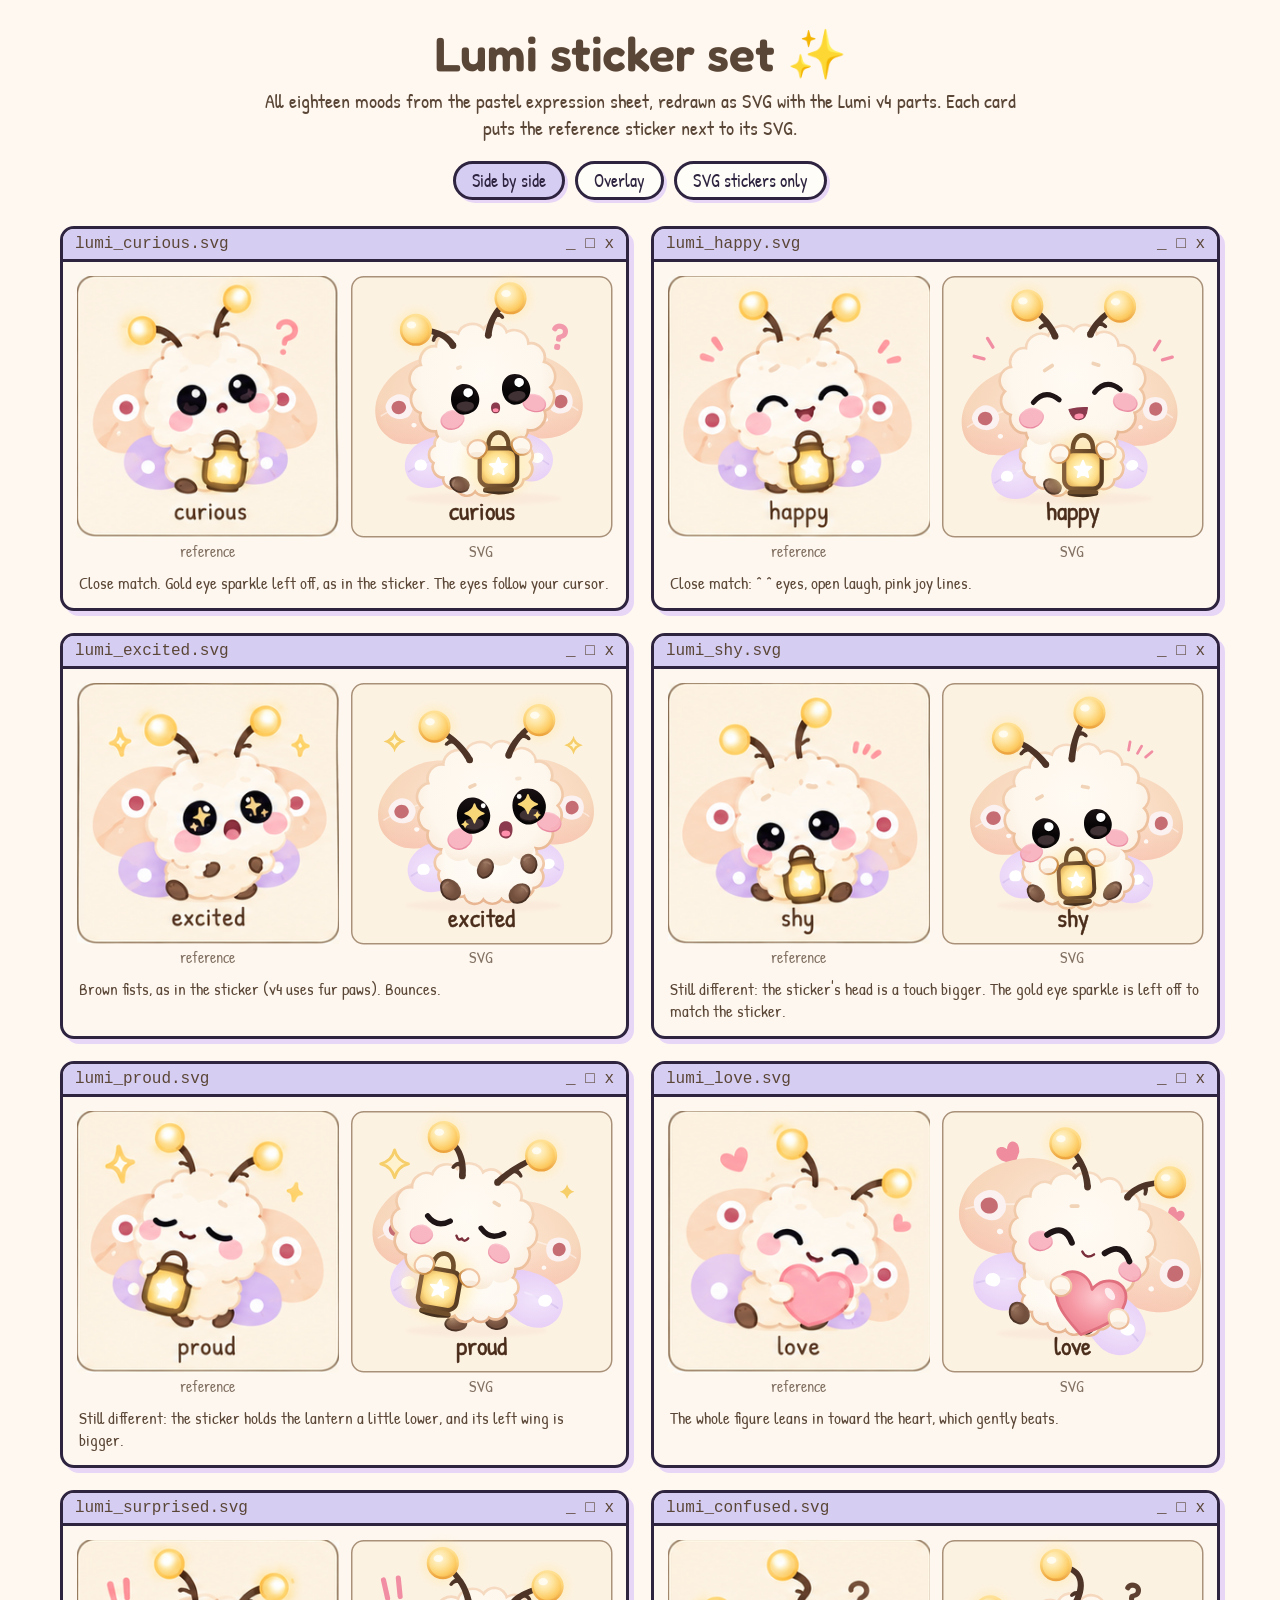
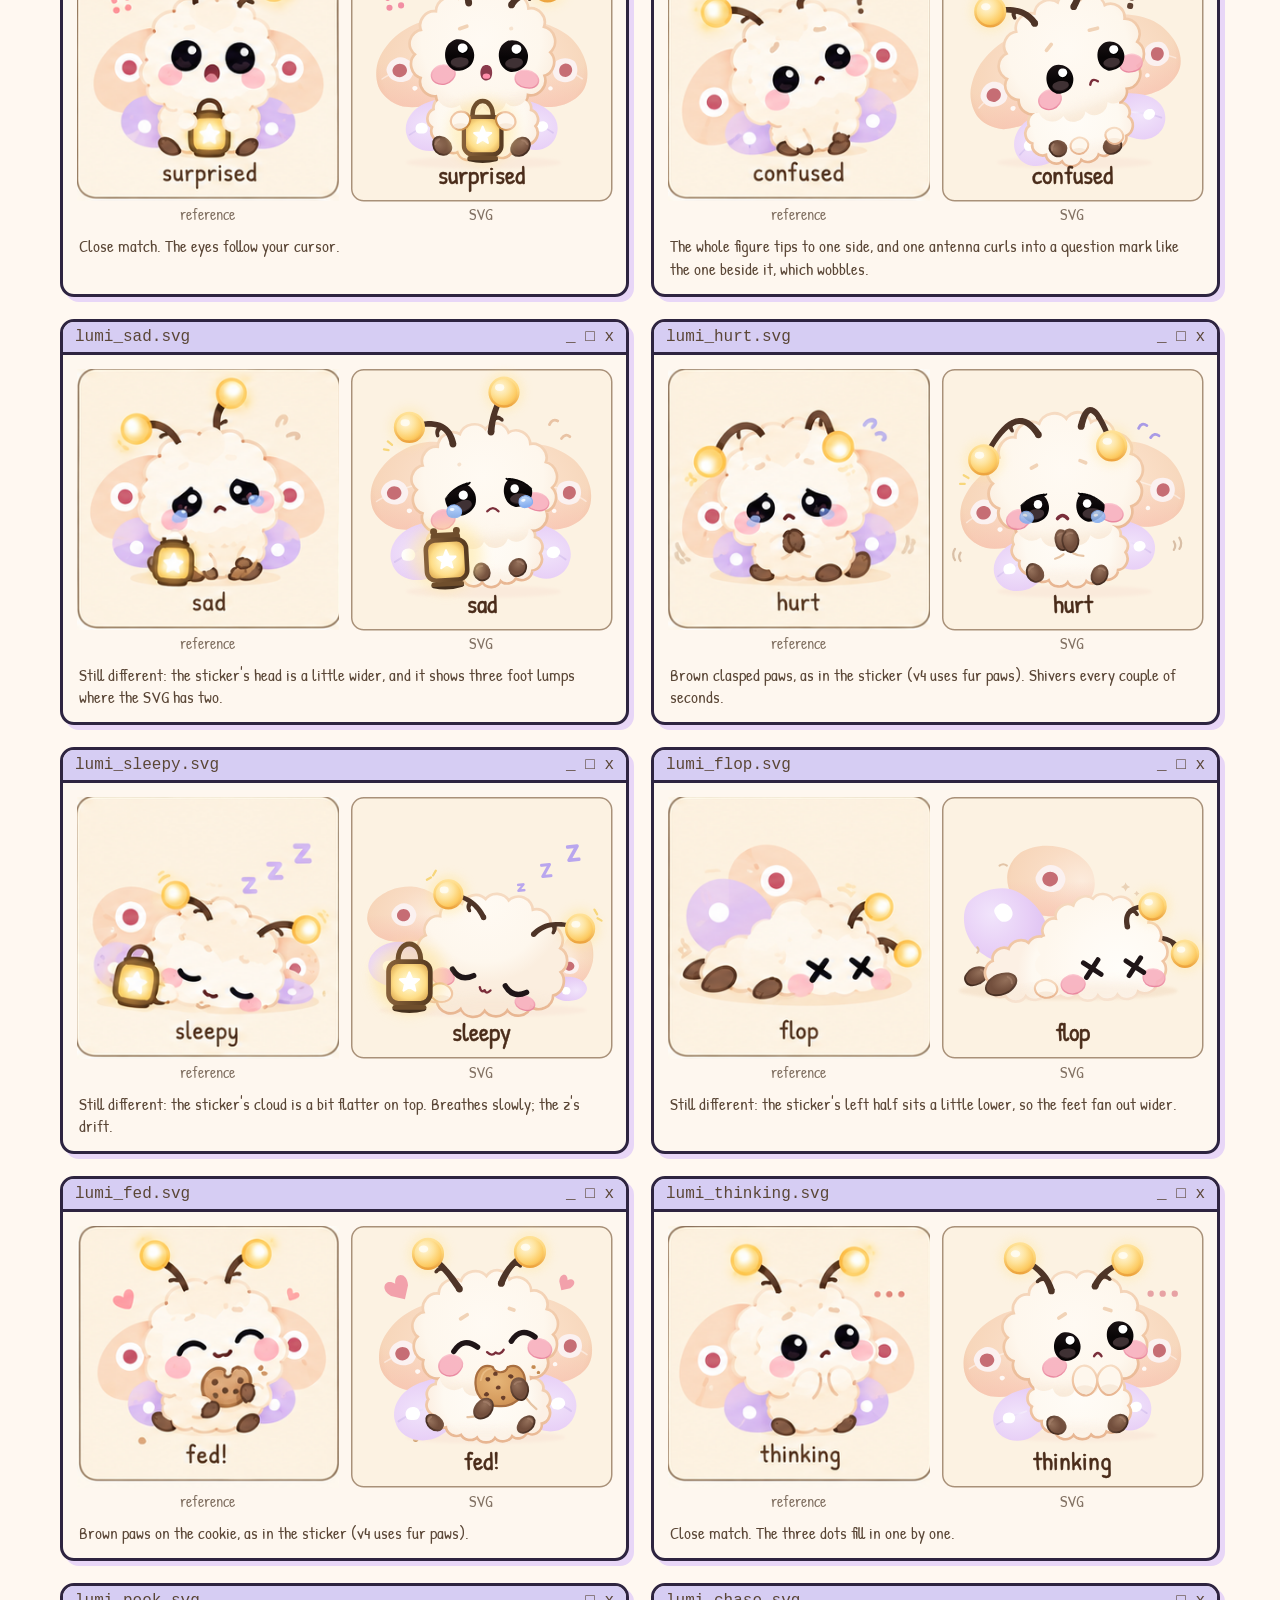
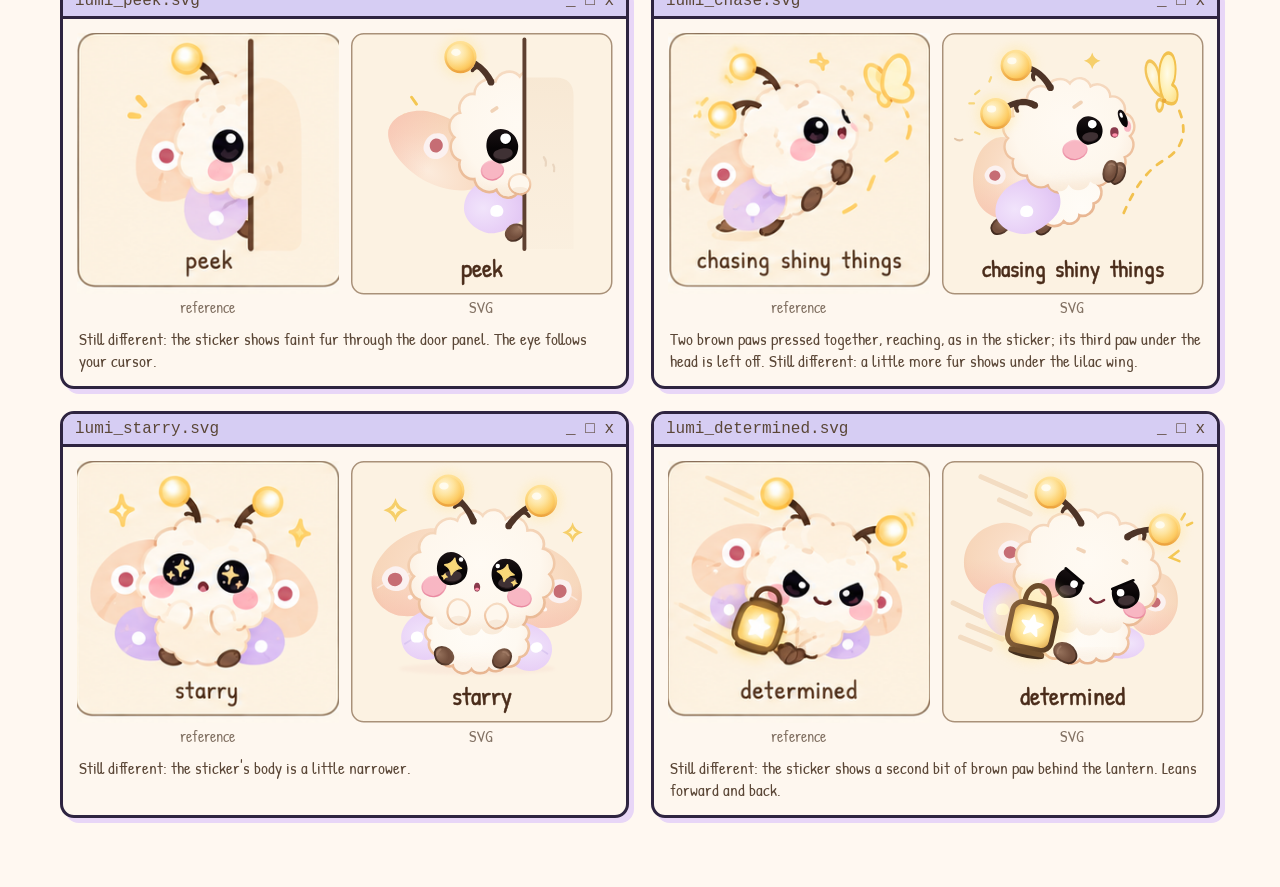
==== design/lumi-stickers.html @ 9dce3dbc "Shape the chased butterfly's wings like the sticker: one outline for the near pair, an oval far wing" ====
<!doctype html>
<html lang="en">
<head>
<meta charset="utf-8">
<meta name="viewport" content="width=device-width, initial-scale=1">
<title>Lumi Sticker Set</title>
<link href="https://fonts.googleapis.com/css2?family=Fredoka:wght@400;600&family=Patrick+Hand&display=swap" rel="stylesheet">
<style>
  :root {
    --cocoa: #5a4636;
    --lilac: #e8d6f7;
    --bg: #fff8f1;
    --ink: #2e2440;
  }
  * { box-sizing: border-box; }
  body {
    margin: 0; background: var(--bg); color: var(--cocoa);
    font-family: "Patrick Hand", "Comic Sans MS", cursive; font-size: 20px;
    padding: 24px 16px 60px;
  }
  main { max-width: 1160px; margin: 0 auto; }
  h1 { font-family: "Fredoka", sans-serif; font-weight: 600; font-size: clamp(28px, 6vw, 48px); text-align: center; margin: 0; }
  .sub { text-align: center; margin: 4px auto 20px; max-width: 760px; }
  .tools { display: flex; flex-wrap: wrap; gap: 10px; justify-content: center; align-items: center; margin-bottom: 26px; }
  .tools button {
    font: inherit; font-size: 18px; color: var(--ink); background: #fffdf8; cursor: pointer;
    border: 3px solid var(--ink); border-radius: 999px; padding: 4px 16px; box-shadow: 3px 3px 0 var(--lilac);
  }
  .tools button[aria-pressed="true"] { background: #d6cdf3; }
  .tools label { display: none; align-items: center; gap: 8px; font-size: 18px; }
  body[data-view="overlay"] .tools label { display: inline-flex; }
  .hint { display: none; text-align: center; font-size: 17px; margin: -14px auto 22px; max-width: 640px; opacity: .8; }
  body[data-view="overlay"] .hint { display: block; }

  .win {
    background: #fffdf8; border: 3px solid var(--ink); border-radius: 14px; overflow: hidden;
    box-shadow: 5px 5px 0 var(--lilac);
  }
  .win .bar {
    background: #d6cdf3; border-bottom: 3px solid var(--ink); padding: 6px 12px;
    font-family: monospace; font-size: 16px; display: flex; justify-content: space-between;
  }
  .cards { display: grid; grid-template-columns: repeat(auto-fit, minmax(min(100%, 500px), 1fr)); gap: 22px; }
  .pair { display: grid; grid-template-columns: 1fr 1fr; gap: 12px; padding: 14px 14px 4px; background: #fef7ef; }
  figure { margin: 0; text-align: center; }
  figcaption { font-size: 16px; opacity: .75; margin-top: 2px; }
  .stack { position: relative; aspect-ratio: 1; }
  .stack > * { position: absolute; inset: 0; width: 100%; height: 100%; display: block; }
  .stack svg { overflow: visible; }
  .ref img { width: 100%; aspect-ratio: 1; display: block; }
  .ghost { opacity: .5; pointer-events: none; display: none !important; }
  .note { margin: 6px 16px 14px; font-size: 17px; line-height: 1.3; background: #fef7ef; }
  .card { background: #fef7ef; }

  /* overlay: the reference sits on top of the SVG at the chosen opacity */
  body[data-view="overlay"] .ref { display: none; }
  body[data-view="overlay"] .pair { grid-template-columns: minmax(0, 420px); justify-content: center; }
  body[data-view="overlay"] .ghost { display: block !important; }
  /* sheet: just the SVG stickers, laid out like the original sheet */
  body[data-view="sheet"] .cards { grid-template-columns: repeat(auto-fill, minmax(min(100%, 170px), 1fr)); gap: 12px; }
  body[data-view="sheet"] .card { border: 0; box-shadow: none; background: transparent; }
  body[data-view="sheet"] .bar, body[data-view="sheet"] .ref, body[data-view="sheet"] .note, body[data-view="sheet"] figcaption { display: none; }
  body[data-view="sheet"] .pair { grid-template-columns: 1fr; padding: 0; background: transparent; }

  /* motion: the same beats as Lumi v4 */
  .bob { animation: bob 2.6s ease-in-out infinite; }
  @keyframes bob { 0%, 100% { transform: translateY(0); } 50% { transform: translateY(-4px); } }
  .wl { transform-origin: 118px 162px; animation: flapL 2.6s ease-in-out -2.4s infinite; }
  .wr { transform-origin: 122px 160px; animation: flapR 2.6s ease-in-out -2.4s infinite; }
  @keyframes flapL { 0%, 100% { transform: rotate(-4deg); } 50% { transform: rotate(5deg); } }
  @keyframes flapR { 0%, 100% { transform: rotate(4deg); } 50% { transform: rotate(-5deg); } }
  .ray, .glint { animation: twinkle 1.6s ease-in-out infinite; }
  @keyframes twinkle { 50% { opacity: .25; } }
  .blink { transform-origin: center; transform-box: fill-box; animation: blink 4.5s infinite; }
  @keyframes blink { 0%, 94%, 100% { transform: scaleY(1); } 97% { transform: scaleY(.1); } }
  .breathe { transform-origin: 125px 226px; animation: breathe 4s ease-in-out infinite; }
  @keyframes breathe { 50% { transform: scale(1.012, 1.025); } }
  .zz text { animation: zz 3s ease-in-out infinite; }
  .zz text:nth-child(2) { animation-delay: -1s; }
  .zz text:nth-child(3) { animation-delay: -2s; }
  @keyframes zz { 0%, 100% { opacity: .95; translate: 0 0; } 50% { opacity: .55; translate: 0 -3px; } }
  /* hurt: a small shiver; peek: lean out and back; chase: little hops toward the butterfly */
  .shiver { animation: shiver 2.2s ease-in-out infinite; }
  @keyframes shiver { 0%, 60%, 100% { transform: translateX(0); } 64% { transform: translateX(-1.2px); } 68% { transform: translateX(1.2px); } 72% { transform: translateX(-.8px); } 76% { transform: translateX(.6px); } }
  .lean { animation: lean 3.4s ease-in-out infinite; }
  @keyframes lean { 0%, 100% { transform: translateX(0); } 50% { transform: translateX(-5px); } }
  .hop { animation: hop 1.3s ease-in-out infinite; }
  @keyframes hop { 0%, 100% { transform: translate(0, 0); } 50% { transform: translate(2px, -6px); } }
  /* excited bounces, love's heart beats, the "?" wobbles, the thinking dots fill in one by one */
  .bounce { animation: bounce .9s ease-in-out infinite; }
  @keyframes bounce { 0%, 100% { transform: translateY(0); } 50% { transform: translateY(-6px); } }
  .beat { transform-box: fill-box; transform-origin: center; animation: beat 1.4s ease-in-out infinite; }
  @keyframes beat { 0%, 30%, 100% { transform: scale(1); } 15% { transform: scale(1.08); } 45% { transform: scale(1.04); } }
  .wobble { transform-box: fill-box; transform-origin: 50% 90%; animation: wobble 2.2s ease-in-out infinite; }
  @keyframes wobble { 0%, 100% { transform: rotate(-8deg); } 50% { transform: rotate(8deg); } }
  .dots circle { animation: dot 1.5s ease-in-out infinite; }
  .dots circle:nth-child(2) { animation-delay: .25s; }
  .dots circle:nth-child(3) { animation-delay: .5s; }
  @keyframes dot { 0%, 100% { opacity: .25; } 40% { opacity: 1; } }
  .fly { transform-origin: 210px 50px; animation: fly 2.4s ease-in-out infinite; }
  @keyframes fly { 0%, 100% { transform: translate(0, 0) rotate(0); } 50% { transform: translate(-3px, -4px) rotate(-6deg); } }
  @media (prefers-reduced-motion: reduce) {
    .bob, .wl, .wr, .ray, .glint, .blink, .breathe, .zz text, .shiver, .lean, .hop, .fly, .bounce, .beat, .wobble, .dots circle { animation: none; }
  }
</style>
</head>
<body data-view="side">
<main>
  <h1>Lumi sticker set ✨</h1>
  <p class="sub">All eighteen moods from the pastel expression sheet, redrawn as SVG with the Lumi v4 parts. Each card puts the reference sticker next to its SVG.</p>
  <div class="tools" role="group" aria-label="View">
    <button data-view="side" aria-pressed="true">Side by side</button>
    <button data-view="overlay" aria-pressed="false">Overlay</button>
    <button data-view="sheet" aria-pressed="false">SVG stickers only</button>
    <label>reference <input type="range" id="ghost" min="0" max="100" value="50"></label>
  </div>
  <p class="hint">On the original sheet the bottom-row cards (fed, thinking, peek, chase, starry, determined) are a little shorter, so their labels sit higher in overlay. The figures still line up.</p>
  <div class="cards" id="cards"></div>
</main>

<script>
// Palette sampled from the reference art (same as Lumi v4)
const C = {
  fur: "#fef7ed", line: "#f0c9a8", flick: "#efd0b4",
  stalk: "#4e3427", frame: "#6f4e2c",
  ring: "#fbf1f0", spot: "#c66d74", blush: "#f8b0bf",
  mouth: "#5e3b30", nose: "#4f3026", lid: "#1f1517", lip: "#7a2e3a",
  eye: "#080506", eyeTint: "#3f3134", eyeTintDark: "#22181a", sparkle: "#fbe3a4",
  gold: "#f6cf6a", heart: "#ee8196", shadow: "#faeadb",
  card: "#fcf2e2", cardLine: "#a99179", label: "#4a2c1a",
};

const f1 = (n) => n.toFixed(1);

const star4 = (x, y, s, fill, extra = "") =>
  `<path d="M${x} ${y - s} Q${x + s * .2} ${y - s * .2} ${x + s} ${y} Q${x + s * .2} ${y + s * .2} ${x} ${y + s} Q${x - s * .2} ${y + s * .2} ${x - s} ${y} Q${x - s * .2} ${y - s * .2} ${x} ${y - s} Z" fill="${fill}" ${extra}/>`;

const star5 = (x, y, R, r, fill) => {
  let d = "";
  for (let i = 0; i < 10; i++) {
    const a = -Math.PI / 2 + (i * Math.PI) / 5;
    const rad = i % 2 ? r : R;
    d += (i ? "L" : "M") + f1(x + Math.cos(a) * rad) + " " + f1(y + Math.sin(a) * rad);
  }
  return `<path d="${d}Z" fill="${fill}" stroke="${fill}" stroke-width="1.6" stroke-linejoin="round"/>`;
};

// Hearts are a little taller than wide and can be tilted around their own centre
const heart = (x, y, s, attrs, rot = 0) =>
  `<path transform="translate(${x} ${y}) rotate(${rot}) scale(${s} ${f1(s * 1.22)})" d="M0 -2 C-3 -7 -10 -4 -6 2 L0 7 L6 2 C10 -4 3 -7 0 -2 Z" ${attrs}/>`;

const seeded = (seed) => {
  let s = seed * 7 + 3;
  return () => (s = (s * 9301 + 49297) % 233280) / 233280;
};

// Organic oval: smooth closed curve through slightly jittered points (never a perfect circle)
function blob(cx, cy, rx, ry, seed, wob = .06, rotDeg = 0, n = 8) {
  const rand = seeded(seed);
  const rot = rotDeg * Math.PI / 180, cr = Math.cos(rot), sr = Math.sin(rot);
  const pts = [];
  for (let i = 0; i < n; i++) {
    const a = (i / n) * Math.PI * 2;
    const k = 1 + (rand() - .5) * 2 * wob;
    const x = Math.cos(a) * rx * k, y = Math.sin(a) * ry * k;
    pts.push([cx + x * cr - y * sr, cy + x * sr + y * cr]);
  }
  let d = `M${f1(pts[0][0])} ${f1(pts[0][1])}`;
  for (let i = 0; i < n; i++) {
    const p0 = pts[(i - 1 + n) % n], p1 = pts[i], p2 = pts[(i + 1) % n], p3 = pts[(i + 2) % n];
    d += ` C${f1(p1[0] + (p2[0] - p0[0]) / 6)} ${f1(p1[1] + (p2[1] - p0[1]) / 6)} ${f1(p2[0] - (p3[0] - p1[0]) / 6)} ${f1(p2[1] - (p3[1] - p1[1]) / 6)} ${f1(p2[0])} ${f1(p2[1])}`;
  }
  return d + "Z";
}

// Quadratic curve drawn as a filled shape that tapers from w0 to w1
function taper(p0, p1, p2, w0, w1, steps = 18) {
  const L = [], R = [];
  for (let i = 0; i <= steps; i++) {
    const t = i / steps, mt = 1 - t;
    const x = mt * mt * p0[0] + 2 * mt * t * p1[0] + t * t * p2[0];
    const y = mt * mt * p0[1] + 2 * mt * t * p1[1] + t * t * p2[1];
    const dx = 2 * mt * (p1[0] - p0[0]) + 2 * t * (p2[0] - p1[0]);
    const dy = 2 * mt * (p1[1] - p0[1]) + 2 * t * (p2[1] - p1[1]);
    const len = Math.hypot(dx, dy) || 1;
    const w = (w0 + (w1 - w0) * t) / 2;
    L.push([x - (dy / len) * w, y + (dx / len) * w]);
    R.push([x + (dy / len) * w, y - (dx / len) * w]);
  }
  return "M" + L.concat(R.reverse()).map(p => f1(p[0]) + " " + f1(p[1])).join(" L") + " Z";
}
const qpt = (p0, p1, p2, t) => {
  const mt = 1 - t;
  return [mt * mt * p0[0] + 2 * mt * t * p1[0] + t * t * p2[0], mt * mt * p0[1] + 2 * mt * t * p1[1] + t * t * p2[1]];
};

// Traditional cloud: evenly spaced, same-sized scallops that all bulge outward (no dents).
// `pear` > 0 narrows the top and fills out the bottom; `flat` < 1 flattens the bottom (for sitting);
// `trim` = [angleDeg, amount, spreadDeg] pulls the outline in around one spot.
function scallop(cx, cy, rx, ry, n, seed, kR = .58, pear = 0, flat = 1, trim = null) {
  const rand = seeded(seed);
  // sample the outline by arc length so every scallop comes out the same size
  const M = 360, pts = [], len = [0];
  for (let i = 0; i <= M; i++) {
    const t = (i / M) * Math.PI * 2, s = Math.sin(t);
    const k = trim ? 1 - trim[1] * Math.exp(-(((t * 180 / Math.PI - trim[0]) / trim[2]) ** 2)) : 1;
    pts.push([cx + Math.cos(t) * rx * (1 + pear * s) * k, cy + ry * (s > 0 ? s ** flat : s) * k]);
    if (i) len.push(len[i - 1] + Math.hypot(pts[i][0] - pts[i - 1][0], pts[i][1] - pts[i - 1][1]));
  }
  const total = len[M], off = rand();
  const at = (s) => {
    s = ((s % total) + total) % total;
    let i = 1;
    while (len[i] < s) i++;
    const u = (s - len[i - 1]) / (len[i] - len[i - 1]);
    return [pts[i - 1][0] + (pts[i][0] - pts[i - 1][0]) * u, pts[i - 1][1] + (pts[i][1] - pts[i - 1][1]) * u];
  };
  const notches = Array.from({ length: n }, (_, i) => at(((i + off + (rand() - .5) * .12) / n) * total));
  let d = `M${f1(notches[0][0])} ${f1(notches[0][1])}`;
  for (let i = 1; i <= n; i++) {
    const p = notches[i - 1], q = notches[i % n];
    const L = Math.hypot(q[0] - p[0], q[1] - p[1]), R = L * (kR + (rand() - .5) * .06);
    d += ` A${f1(R)} ${f1(R)} 0 0 1 ${f1(q[0])} ${f1(q[1])}`;
  }
  return (attrs) => `<path d="${d}Z" stroke-linejoin="round" ${attrs}/>`;
}

// Fluff = outline on the outside of the union only + gradient fill + clipped shading.
// part "line" or "fill" draws just one half, so parts that join can share one outline (see joined)
function fluff(shape, clipId, fill, shading = "", stroke = 4.4, line = C.line, part = "all") {
  const ln = shape(`fill="${line}" stroke="${line}" stroke-width="${stroke}"`);
  const fl = `<clipPath id="${clipId}">${shape("")}</clipPath>
    ${shape(`fill="${fill}"`)}
    <g clip-path="url(#${clipId})">${shading}</g>`;
  return part === "line" ? ln : part === "fill" ? fl : ln + fl;
}

// Feet (and the brown paws) get a border that is lighter on the side facing the light.
// The gradient runs in the foot's own rotated space, so the light direction is rotated into it.
const foot = (cx, cy, rx, ry, deg, id, seed, light = [130, 186]) => {
  const a = -deg * Math.PI / 180, R = Math.max(rx, ry);
  let dx = cx - light[0], dy = cy - light[1];
  const len = Math.hypot(dx, dy) || 1;
  dx /= len; dy /= len;
  const lx = dx * Math.cos(a) - dy * Math.sin(a), ly = dx * Math.sin(a) + dy * Math.cos(a);
  const gid = `${id}footLine${seed}`;
  return `<g transform="translate(${cx} ${cy}) rotate(${deg})">
  <linearGradient id="${gid}" gradientUnits="userSpaceOnUse" x1="${f1(-lx * R)}" y1="${f1(-ly * R)}" x2="${f1(lx * R)}" y2="${f1(ly * R)}">
    <stop offset="0" stop-color="#7d5a46"/><stop offset="1" stop-color="#3f281d"/></linearGradient>
  <path d="${blob(0, 0, rx, ry, seed, .05)}" fill="url(#${id}foot)" stroke="url(#${gid})" stroke-width="2"/>
  <path d="M${f1(-rx * .45)} ${f1(-ry * .55)} q${f1(rx * .35)} ${f1(-ry * .22)} ${f1(rx * .8)} ${f1(-ry * .08)}" fill="none" stroke="#a7826c" stroke-width="2" stroke-linecap="round" opacity=".7"/></g>`;
};

// Both eyes share one structure; only position (and the sparkle side) differ
const TILT = -5;
const EYE_L = { x: 91.5, y: 124, side: -1, seed: 11, rot: 5 };
const EYE_R = { x: 150.5, y: 119, side: 1, seed: 11 };
const EYE_RX = 15.5, EYE_RY = 16.5;

// Same order as the sticker sheet (three rows of six)
const MOODS = ["curious", "happy", "excited", "shy", "proud", "love",
  "surprised", "confused", "sad", "hurt", "sleepy", "flop",
  "fed", "thinking", "peek", "chase", "starry", "determined"];
const LABELS = {
  curious: "curious", happy: "happy", excited: "excited", shy: "shy", proud: "proud", love: "love",
  surprised: "surprised", confused: "confused", sad: "sad", hurt: "hurt", sleepy: "sleepy", flop: "flop",
  fed: "fed!", thinking: "thinking", peek: "peek", chase: "chasing shiny things", starry: "starry", determined: "determined",
};

let uid = 0;
function sticker(mood) {
  const id = "s" + uid++;
  const blur = (n) => `filter="url(#${id}b${n})"`;
  const LINE = `url(#${id}line)`;
  // Blush: soft blurred pink with a crisp gradient border (lighter on top, deeper pink below)
  const blush = (x, y, rx = 11, ry = 8.5, seed = 21, rot = 0) => {
    const d = blob(x, y, rx, ry, seed, .07, rot);
    return `<path d="${d}" fill="${C.blush}" opacity=".9" ${blur(1)}/>
      <path d="${d}" fill="none" stroke="url(#${id}blushLine)" stroke-width="1.5" opacity=".9"/>`;
  };

  // ---------- Wings (the v4 pair, each swinging from its root on the back) ----------
  // lo scales the lilac wing alone, from where it tucks under the body; up lifts it
  const upL = blob(57, 137, 58, 44, 31, .02, -28, 10);
  const upR = blob(184, 133, 56, 43, 33, .02, 28, 10);
  const loL = "M120 172 C100 168 78 172 60 178 C40 184 30 200 34 214 C38 230 58 236 74 228 C92 218 108 194 120 172 Z";
  const loR = "M120 170 C140 166 160 168 178 174 C198 180 208 194 204 208 C200 224 182 230 168 222 C150 212 132 192 120 170 Z";
  const wingL = (lo = 1, up = 0) => `<g class="wl">
    <path d="${upL}" fill="url(#${id}peachL)"/>
    <path d="${upL}" fill="url(#${id}wingBlush)"/>
    <path d="M58 139.5 Q21 143.5 6 150" transform="rotate(-11 27 144)" fill="none" stroke="#fff" stroke-width="1.6" stroke-linecap="round" opacity=".45"/>
    <path d="${blob(27, 144, 14.2, 13.8, 2, .05)}" fill="${C.ring}"/>
    <path d="${blob(26.6, 144.6, 7.6, 7.2, 5, .06)}" fill="${C.spot}"/>
    <path d="${blob(43, 164, 2.8, 2.5, 8, .1)}" fill="#fff" opacity=".85"/>
    <g transform="translate(120 ${172 - up}) scale(${lo}) translate(-120 -172)"><path d="${loL}" fill="url(#${id}lilacL)"/>
    <path d="M70 203.5 Q47 206.5 36 211.5" transform="rotate(-11 50 207)" fill="none" stroke="url(#${id}veinL)" stroke-width="1.8" stroke-linecap="round"/>
    <path d="${blob(50, 207, 6.6, 6.2, 9, .07)}" fill="#fff"/></g></g>`;
  const wingR = (lo = 1, up = 0) => `<g class="wr">
    <path d="${upR}" fill="url(#${id}peachR)"/>
    <path d="${upR}" fill="url(#${id}wingBlush)"/>
    <path d="M182 135 Q219 138 233 145" transform="rotate(11 213 139)" fill="none" stroke="#fff" stroke-width="1.6" stroke-linecap="round" opacity=".45"/>
    <path d="${blob(213, 139, 13.6, 13.2, 3, .05)}" fill="${C.ring}"/>
    <path d="${blob(213.4, 139.4, 7.3, 7, 7, .06)}" fill="${C.spot}"/>
    <path d="${blob(197, 159, 2.6, 2.3, 4, .1)}" fill="#fff" opacity=".85"/>
    <g transform="translate(120 ${170 - up}) scale(${lo}) translate(-120 -170)"><path d="${loR}" fill="url(#${id}lilacR)"/>
    <path d="M168 196 Q191.5 199.75 201 204.5" transform="rotate(11 188 200)" fill="none" stroke="url(#${id}veinR)" stroke-width="1.8" stroke-linecap="round"/>
    <path d="${blob(188, 200, 6.2, 5.8, 13, .07)}" fill="#fff"/></g></g>`;
  // Free-standing wings for the poses that are not sitting upright (same fills as the v4 pair)
  const peachWing = (cx, cy, rx, ry, rot, seed, spot, side = "L") => {
    const d = blob(cx, cy, rx, ry, seed, .02, rot, 10);
    return `<path d="${d}" fill="url(#${id}peach${side})"/><path d="${d}" fill="url(#${id}wingBlush)"/>
      <path d="${blob(spot[0], spot[1], spot[2], spot[2] * .97, 2, .05)}" fill="${C.ring}"/>
      <path d="${blob(spot[0] - .3, spot[1] + .4, spot[2] * .53, spot[2] * .5, 5, .06)}" fill="${C.spot}"/>`;
  };
  const lilacWing = (cx, cy, rx, ry, rot, seed, dot, side = "L") =>
    `<path d="${blob(cx, cy, rx, ry, seed, .03, rot, 10)}" fill="url(#${id}lilac${side})"/>
     <path d="${blob(dot[0], dot[1], dot[2], dot[2] * .94, 9, .07)}" fill="#fff"/>`;

  // ---------- Antennae: stalks run into the centre of each orb so they always connect ----------
  // twig: [where on the stalk, tip offset, bend offset]; `halo` adds a soft glow behind the orb
  const drawAnt = (a, w0 = 7.2, w1 = 5.5) => {
    let twig = "";
    if (a.twig) {
      const p = qpt(a.b, a.c, a.o, a.twig[0]);
      const end = [p[0] + a.twig[1][0], p[1] + a.twig[1][1]];
      twig = `<path d="${taper(p, [p[0] + a.twig[2][0], p[1] + a.twig[2][1]], end, 5.8, 3.6, 12)}" fill="${C.stalk}"/>
        <circle cx="${f1(end[0])}" cy="${f1(end[1])}" r="1.8" fill="${C.stalk}"/>`;
    }
    const [ox, oy] = a.o;
    const rays = (a.rays || []).map(deg => {
      const r = deg * Math.PI / 180;
      return `<line class="ray" x1="${f1(ox + Math.cos(r) * (a.r + 5))}" y1="${f1(oy + Math.sin(r) * (a.r + 5))}" x2="${f1(ox + Math.cos(r) * (a.r + 10))}" y2="${f1(oy + Math.sin(r) * (a.r + 10))}" stroke="#fcd96f" stroke-width="2.2" stroke-linecap="round" opacity=".9"/>`;
    }).join("");
    const [bx, by] = a.b;
    return `<circle cx="${ox}" cy="${oy}" r="${a.r + 6}" fill="#ffe7a0" opacity="${a.halo ?? .4}" ${blur(5)}/>
      <path d="${taper(a.b, a.c, a.o, w0, w1)}" fill="${C.stalk}"/>
      <circle cx="${f1(bx)}" cy="${f1(by)}" r="${f1(w0 / 2)}" fill="${C.stalk}"/>${twig}
      <circle cx="${ox}" cy="${oy}" r="${a.r}" fill="url(#${id}orb)" stroke="url(#${id}orbRim)" stroke-width="2.7"/>
      <ellipse cx="${f1(ox - a.r * .3)}" cy="${f1(oy - a.r * .32)}" rx="${f1(a.r * .32)}" ry="${f1(a.r * .24)}" fill="#fffdf4" opacity=".85" ${blur(1)}/>
      ${rays}`;
  };
  const ants = (list, w0, w1) => list.map(a => drawAnt(a, w0, w1)).join("");

  // ---------- Fluff: the v4 oval cloud head and pear-shaped body ----------
  // One or two short tan dashes on the forehead, like the stray tufts in the sticker art:
  // each [x1, y1, x2, y2, opacity] tip to tip, in final position
  const tufts = (list = [], w = 4) => list.map(([x1, y1, x2, y2, op = 1]) => {
    const len = Math.hypot(x2 - x1, y2 - y1), k = Math.max(0, len - w) / len / 2, mx = (x1 + x2) / 2, my = (y1 + y2) / 2;
    return `<path d="M${f1(mx - (x2 - x1) * k)} ${f1(my - (y2 - y1) * k)} L${f1(mx + (x2 - x1) * k)} ${f1(my + (y2 - y1) * k)}" stroke="#f1d3b7" stroke-width="${w}" stroke-linecap="round" opacity="${op}"/>`;
  }).join("");
  const headShape = scallop(120, 123, 71, 61.5, 16, 3, .55, 0, 1, [90, .07, 32]);
  const head = (t = "", sfx = "", part = "all") => `<g transform="${t}"><g transform="rotate(${TILT} 120 123)">${fluff(headShape, `${id}hc${sfx}`, `url(#${id}furH)`, `
    <ellipse cx="120" cy="189" rx="72" ry="14" fill="#f6e2cc" opacity=".45" ${blur(6)}/>`, 5.8, LINE, part)}</g></g>`;
  // The sticker art sits on a chunkier body than v4, so the width (and scallop count) can grow per mood
  const body = (t = "", [rx = 46, ry = 34, n = 13, pear = .22] = [], part = "all") => `<g transform="${t}">${fluff(scallop(119, 196, rx, ry, n, 7, .55, pear, .65, [152, .16, 28]), `${id}bc`, `url(#${id}furB)`, `
    <ellipse cx="119" cy="${196 + ry}" rx="${rx + 8}" ry="8" fill="#fbebdc" opacity=".55" ${blur(5)}/>`, 5.8, LINE, part)}</g>`;
  // Any other cloud (lying down, flopped): same outline and fill treatment
  const cloud = (cx, cy, rx, ry, n, seed, flat, sfx, fill = "furH", part = "all", pear = 0, line = LINE) => fluff(scallop(cx, cy, rx, ry, n, seed, .55, pear, flat), `${id}cl${sfx}`, `url(#${id}${fill})`, `
    <ellipse cx="${cx}" cy="${cy + ry}" rx="${rx}" ry="${f1(ry * .22)}" fill="#f6e2cc" opacity=".45" ${blur(6)}/>`, 5.8, line, part);
  // Head and body are one ball of fluff in the sticker art, with no line across the neck: draw every
  // part's outline first, then every fill, so the outline only shows around the outside
  const joined = (...parts) => parts.map(p => p("line")).join("") + parts.map(p => p("fill")).join("");
  // Keeps only the part of what it wraps that lies over the path d: lets the head redraw its outline
  // across a wing tucked between body and head without bringing back the neck line
  const onlyOver = (mid, d, s) => `<mask id="${id}${mid}" maskUnits="userSpaceOnUse" x="-30" y="-10" width="300" height="300">
    <path d="${d}" fill="#fff"/></mask><g mask="url(#${id}${mid})">${s}</g>`;

  // ---------- Eyes ----------
  // The eye is a hair lighter at the top; a darker band along its lower side holds the reflection
  const eyeBase = (e, s = 1) => {
    const rx = EYE_RX * s, ry = EYE_RY * s;
    return `<g transform="rotate(${e.rot || 0} ${e.x} ${e.y})">
      <path d="${blob(e.x, e.y, rx, ry, e.seed, .03, TILT, 10)}" fill="url(#${id}eyeG)"/>
      <path d="${blob(e.x + 1, e.y + ry * .53, rx * .62, ry * .3, e.seed + 3, .08, TILT)}" fill="${C.eyeTintDark}"/>
      <path d="${blob(e.x + 1, e.y + ry * .45, rx * .62, ry * .3, e.seed + 3, .08, TILT)}" fill="${C.eyeTint}"/></g>`;
  };
  // White shine with a thin crisp shadow line on its lower-right edge
  const hl = (e, s = 1, dx = 3.2, dy = -7.2) => {
    const x = e.x + dx * s, y = e.y + dy * s;
    return `<path d="${blob(x + .5 * s, y + .6 * s, 5.8 * s, 5.5 * s, e.seed + 1, .06)}" fill="#000"/>
      <path d="${blob(x, y, 5.2 * s, 4.9 * s, e.seed + 1, .06)}" fill="#fff"/>`;
  };
  const openEye = (e, s = 1) => `<g class="pupil"><g class="blink">${eyeBase(e, s)}${hl(e, s, e.hx, e.hy)}</g></g>`;
  // Closed eyes: ^ (happy) or ‿ (content / asleep), thick near-black strokes with round ends; arch deepens the curve
  const closedEye = (x, y, w, up, rot = 0, sw = 4.4, arch = 0) => {
    const d = up ? `M${x - w} ${y + 4} Q${x} ${y - 10 - arch} ${x + w} ${y + 4}` : `M${x - w} ${y - 3} Q${x} ${y + 8 + arch} ${x + w} ${y - 3}`;
    return `<path d="${d}" fill="none" stroke="${C.lid}" stroke-width="${sw}" stroke-linecap="round" transform="rotate(${rot} ${x} ${y})"/>`;
  };
  // Worried eye: the top is cut by a line that rises toward the nose. A dark lid runs along the cut
  // in one stroke, thinning out as it reaches the outer edge, and flicks up slightly past the inner corner;
  // a blue tear pools at the outer bottom edge
  const tear = (x, y, rx = 7.5, ry = 6.2, rot = 0, op = 1) => `<g transform="rotate(${rot} ${x} ${y})" opacity="${op}">
    <path d="${blob(x, y, rx, ry, 17, .06)}" fill="url(#${id}tear)" stroke="#86aef0" stroke-width="1.2"/>
    <ellipse cx="${f1(x - rx * .3)}" cy="${f1(y - ry * .3)}" rx="${f1(rx * .32)}" ry="${f1(ry * .24)}" fill="#fff" opacity=".85"/></g>`;
  // An eye with its top cut off by a straight line from a point on the inner edge (inDeg above
  // the middle) to one on the outer edge (outDeg): inner high reads worried, inner low reads fierce
  // bow lifts the middle of the cut into a gentle arch. Returns the cut's ends, its curve's control
  // point and unit vectors along it and up from it, for drawing a lid on top
  const cutEye = (e, s, inDeg, outDeg, tag, bow = 0) => {
    const rx = EYE_RX * s, ry = EYE_RY * s, k = e.side, ti = inDeg * Math.PI / 180, to = outDeg * Math.PI / 180;
    const pin = [e.x - k * rx * Math.cos(ti), e.y - ry * Math.sin(ti)];
    const pout = [e.x + k * rx * Math.cos(to), e.y - ry * Math.sin(to)];
    const d = [pout[0] - pin[0], pout[1] - pin[1]], len = Math.hypot(d[0], d[1]);
    const u = [d[0] / len, d[1] / len], up = u[0] > 0 ? [u[1], -u[0]] : [-u[1], u[0]];
    const c = [(pin[0] + pout[0]) / 2 + up[0] * bow * 2, (pin[1] + pout[1]) / 2 + up[1] * bow * 2];
    const a = [pin[0] - d[0], pin[1] - d[1]], b = [pout[0] + d[0], pout[1] + d[1]];
    const cid = `${id}${tag}${k < 0 ? "L" : "R"}`;
    return [pin, `<clipPath id="${cid}"><path d="M${f1(a[0])} ${f1(a[1])} L${f1(pin[0])} ${f1(pin[1])} Q${f1(c[0])} ${f1(c[1])} ${f1(pout[0])} ${f1(pout[1])} L${f1(b[0])} ${f1(b[1])} L${f1(b[0])} ${f1(e.y + ry * 2)} L${f1(a[0])} ${f1(e.y + ry * 2)} Z"/></clipPath>
      <g clip-path="url(#${cid})">${eyeBase(e, s)}</g>`, pout, c, u, up];
  };
  const worriedEye = (e, s = 1, outDeg = 10, tearOp = 1) => {
    const k = e.side, [pin, eye, pout, c] = cutEye(e, s, 52, outDeg, "we", 2.6 * s);
    // The lid follows the gently arched cut; at the inner corner it flicks up a little
    const back = [pin[0] - (c[0] - pin[0]) * .2, pin[1] - (c[1] - pin[1]) * .2];
    const tip = [back[0] - k * .6 * s, back[1] - 1.5 * s];
    return `${eye}
      <path d="${taper(pin, c, pout, 3 * s, .4 * s, 24)}" fill="${C.eye}"/>
      <circle cx="${f1(pin[0])}" cy="${f1(pin[1])}" r="${f1(1.4 * s)}" fill="${C.eye}"/>
      <path d="${taper(pin, back, tip, 2.8 * s, 1.2 * s)}" fill="${C.eye}"/>
      <circle cx="${f1(e.x - k * 3.5 * s)}" cy="${f1(e.y - 3 * s)}" r="${f1(4.6 * s)}" fill="#fff"/>
      ${tear(e.x + k * 8.5 * s, e.y + 11 * s, 7.6 * s, 6.2 * s, k * -12, tearOp)}`;
  };
  // Determined: the cut drops toward the nose like a lowered brow, with a dark lid along it that pokes
  // a little past the eye at the outer end and only just at the inner one; the shine sits on the inner side
  const fierceEye = (e, s = 1, inDeg = 18, outDeg = 60) => {
    const [pin, eye, pout, , u] = cutEye(e, s, inDeg, outDeg, "fe"), extIn = 0, extOut = .9 * s;
    const a = [pin[0] - u[0] * extIn, pin[1] - u[1] * extIn], b = [pout[0] + u[0] * extOut, pout[1] + u[1] * extOut];
    return `${eye}
      <path d="M${f1(a[0])} ${f1(a[1])} L${f1(b[0])} ${f1(b[1])}" stroke="${C.eye}" stroke-width="${f1(3 * s)}" stroke-linecap="round"/>
      <circle cx="${f1(e.x - e.side * 5.5 * s)}" cy="${f1(e.y - 1 * s)}" r="${f1(4.2 * s)}" fill="#fff"/>`;
  };
  // Starry: a big gold sparkle, a small one toward the outer edge and a white glint toward the nose
  const starEye = (e, s = 1, spin = 0) => {
    const k = e.side, gold = "#f8d779";
    const big = [e.x - k * 1 * s, e.y - 2 * s], small = [e.x + k * 7.5 * s, e.y + 8 * s];
    const turn = (p) => `transform="rotate(${spin} ${f1(p[0])} ${f1(p[1])})"`;
    return `${eyeBase(e, s)}
      ${star4(big[0], big[1], 8.6 * s, gold, `stroke="${gold}" stroke-width="${f1(1.4 * s)}" stroke-linejoin="round" ${turn(big)}`)}
      ${star4(small[0], small[1], 3.8 * s, gold, turn(small))}
      <circle cx="${f1(e.x - k * 9 * s)}" cy="${f1(e.y - 9 * s)}" r="${f1(2.2 * s)}" fill="#fff"/>`;
  };
  const xEye = (x, y, r = 8, rot = 0) => `<path d="M${x - r} ${y - r} L${x + r} ${y + r} M${x + r} ${y - r} L${x - r} ${y + r}" stroke="${C.lid}" stroke-width="5.4" stroke-linecap="round" transform="rotate(${rot} ${x} ${y})"/>`;

  // ---------- Mouths and nose ----------
  const wMouth = (x, y, w, rot = 0) => `<path d="M${x - w} ${y - 2.2} Q${x - w * .5} ${y + 3.6} ${x} ${y - .6} Q${x + w * .5} ${y + 3.6} ${x + w} ${y - 2.2}" fill="none" stroke="${C.lip}" stroke-width="2.6" stroke-linecap="round" stroke-linejoin="round" transform="rotate(${rot} ${x} ${y})"/>`;
  const frown = (x, y, w, rot = 0, sw = 2.6) => `<path d="M${x - w} ${y + 2.4} Q${x} ${y - 4.4} ${x + w} ${y + 2.4}" fill="none" stroke="${C.lip}" stroke-width="${sw}" stroke-linecap="round" transform="rotate(${rot} ${x} ${y})"/>`;
  const nose = (x, y, fill = C.nose) => `<path d="${blob(x, y, 2.4, 1.8, 6, .1, TILT)}" fill="${fill}"/>`;
  const oMouth = (x, y, rx = 4, ry = 5.5) => `<path d="${blob(x, y, rx, ry, 3, .06)}" fill="#8a3a4c"/>
    <ellipse cx="${x}" cy="${f1(y + ry * .45)}" rx="${f1(rx * .62)}" ry="${f1(ry * .34)}" fill="#ff8fab"/>`;
  const laugh = (x, y, w, rot = 0) => `<g transform="rotate(${rot} ${x} ${y})">
    <path d="M${x - w} ${y - 1} Q${x} ${y - 2.5} ${x + w} ${y - 1} Q${f1(x + w * .75)} ${f1(y + w * 1.15)} ${x} ${f1(y + w * 1.1)} Q${f1(x - w * .75)} ${f1(y + w * 1.15)} ${x - w} ${y - 1} Z" fill="#8a3a4c" stroke="#8a3a4c" stroke-width="1.2" stroke-linejoin="round"/>
    <ellipse cx="${x}" cy="${f1(y + w * .74)}" rx="${f1(w * .5)}" ry="${f1(w * .3)}" fill="#ff8fab"/></g>`;
  const smile = (x, y, w, rot = 0) => `<path d="M${x - w} ${y - 1.5} Q${x} ${y + 5.5} ${x + w} ${y - 2.5}" fill="none" stroke="${C.lip}" stroke-width="2.6" stroke-linecap="round" transform="rotate(${rot} ${x} ${y})"/>`;

  // ---------- Props: lantern (v4), cookie, fur paws, brown paws ----------
  const lanternArt = (lit, handle = true) => `
    ${handle ? `<path d="M112 183.5 C110.5 166 129.5 166 128 183.5" fill="none" stroke="${C.frame}" stroke-width="3.6" stroke-linecap="round"/>`
      : `<path d="M109 184 L109 180.5 Q109 177.5 112 177.5 L128 177.5 Q131 177.5 131 180.5 L131 184 Z" fill="${C.frame}"/>
         <circle cx="111.5" cy="176.5" r="2.6" fill="${C.frame}"/><circle cx="128.5" cy="176.5" r="2.6" fill="${C.frame}"/>`}
    <rect x="105" y="183" width="30" height="30" rx="7" fill="url(#${id}${lit ? "glass" : "glassOff"})" stroke="url(#${id}frameG)" stroke-width="3.4"/>
    ${star5(120, 198, 7.2, 3.2, lit ? "#ffffff" : "#f6efe0")}
    <path d="M109.5 216.8 Q120 219.6 130.5 216.8" fill="none" stroke="#45301e" stroke-width="3.4" stroke-linecap="round"/>
    <path d="M109.5 215.9 L130.5 215.9" stroke="${C.frame}" stroke-width="3.4" stroke-linecap="round"/>`;
  // (x, y) is the centre of the glass
  const lantern = (x, y, s, rot = 0, lit = true, handle = true) => `
    ${lit ? `<path d="${blob(x, y - 3 * s, 27 * s, 25 * s, 14, .05)}" fill="#ffe8a0" opacity=".55" ${blur(7)}/>` : ""}
    <g transform="translate(${x} ${y}) rotate(${rot}) scale(${s}) translate(-120 -198)">${lanternArt(lit, handle)}</g>`;
  // Cookie: round, a little wider than tall, with one bite out of the top
  const cookie = (x, y, rx, ry) => {
    const P = (u, v) => `${f1(x + u * rx)} ${f1(y + v * ry)}`;
    const d = `M${P(.3, -.86)} C${P(.75, -1.08)} ${P(1.02, -.6)} ${P(.99, -.05)} C${P(.96, .6)} ${P(.5, .99)} ${P(0, .97)} C${P(-.5, .99)} ${P(-.96, .6)} ${P(-.99, -.05)} C${P(-1.02, -.6)} ${P(-.75, -1.08)} ${P(-.3, -.86)} A${f1(rx * .32)} ${f1(ry * .36)} 0 0 0 ${P(.3, -.86)} Z`;
    const chips = [[-.5, -.3], [.42, -.42], [-.08, .1], [.52, .22], [-.55, .42], [.12, .58], [-.2, -.55]]
      .map(([u, v], i) => `<path d="${blob(x + u * rx, y + v * ry, 2.6, 2.3, 30 + i, .15)}" fill="#6a3f2a"/>`).join("");
    return `<path d="${d}" fill="url(#${id}cookie)" stroke="#a96f40" stroke-width="2.4" stroke-linejoin="round"/>
      <path d="M${P(-.78, -.25)} Q${P(-.7, -.72)} ${P(-.38, -.8)}" fill="none" stroke="#ecc08a" stroke-width="2" stroke-linecap="round" opacity=".8"/>${chips}`;
  };
  // Small round fur paws; the border turns warm gold on the side facing `light` (a lit lantern)
  const paw = (x, y, deg, seed, rx = 8.5, ry = 7.6, light = null) => {
    let grad = "", line = LINE;
    if (light) {
      let dx = light[0] - x, dy = light[1] - y;
      const len = Math.hypot(dx, dy) || 1, R = Math.max(rx, ry) + .5;
      dx /= len; dy /= len;
      const gid = `${id}pawLine${seed}`;
      grad = `<linearGradient id="${gid}" gradientUnits="userSpaceOnUse" x1="${f1(x - dx * R)}" y1="${f1(y - dy * R)}" x2="${f1(x + dx * R)}" y2="${f1(y + dy * R)}">
        <stop offset="0" stop-color="#f0c6a4"/><stop offset=".4" stop-color="#f0c6a4"/><stop offset="1" stop-color="#c8893f"/></linearGradient>`;
      line = `url(#${gid})`;
    }
    return `${grad}
      ${fluff((a) => `<path d="${blob(x, y, rx, ry, seed, .04, deg)}" ${a}/>`,
        `${id}paw${seed}`, C.fur, `<ellipse cx="${x}" cy="${f1(y + ry * .76)}" rx="${f1(rx * .94)}" ry="${f1(ry * .45)}" fill="#f6e4d2" opacity=".7" ${blur(1)}/>`, 4.6, line)}`;
  };
  // A big glossy heart to hug (love); r is half its width
  const bigHeart = (x, y, r, rot = 0) => {
    const P = (u, v) => `${f1(u * r)} ${f1(v * r)}`;
    const d = `M${P(0, -.42)} C${P(-.22, -.95)} ${P(-1.02, -.92)} ${P(-1, -.28)} C${P(-.98, .28)} ${P(-.4, .62)} ${P(0, .9)} C${P(.4, .62)} ${P(.98, .28)} ${P(1, -.28)} C${P(1.02, -.92)} ${P(.22, -.95)} ${P(0, -.42)} Z`;
    return `<g transform="translate(${x} ${y}) rotate(${rot})"><g class="beat">
      <path d="${d}" fill="url(#${id}heartG)" stroke="#e1707f" stroke-width="3" stroke-linejoin="round"/>
      <ellipse cx="${f1(r * .52)}" cy="${f1(-r * .42)}" rx="${f1(r * .2)}" ry="${f1(r * .11)}" transform="rotate(40 ${f1(r * .52)} ${f1(-r * .42)})" fill="#fff" opacity=".75"/></g></g>`;
  };
  // Brown paws (the sticker art uses them for cookie-holding, clasping and reaching)
  const bpaw = (x, y, rx, ry, deg, seed, light = [x - 20, y - 30]) => foot(x, y, rx, ry, deg, id, seed, light);

  // ---------- Little marks around the stickers ----------
  const strokes = (list, color, w = 2.6, cls = "") => `<g class="${cls}" fill="none" stroke="${color}" stroke-width="${w}" stroke-linecap="round">${list.map(d => `<path d="${d}"/>`).join("")}</g>`;
  const dash = (x, y, len, deg) => {
    const r = deg * Math.PI / 180, dx = Math.cos(r) * len / 2, dy = Math.sin(r) * len / 2;
    return `M${f1(x - dx)} ${f1(y - dy)} L${f1(x + dx)} ${f1(y + dy)}`;
  };
  // Gold sparkle with a pale centre, like the ones floating around the stickers
  const sparkle = (x, y, s) => star4(x, y, s, C.gold) + star4(x, y, s * .42, "#fff6d8");
  const question = (x, y, size, color) => `<g transform="rotate(10 ${x} ${y})"><text class="wobble" x="${x}" y="${f1(y + size * .36)}" text-anchor="middle" font-family="Fredoka, sans-serif" font-weight="600" font-size="${size}" fill="${color}">?</text></g>`;
  const ground = (cx = 119, cy = 236, rx = 84) => `<ellipse cx="${cx}" cy="${cy}" rx="${rx}" ry="6.6" fill="${C.shadow}" ${blur(2)}/>`;

  // ---------- Sitting rig: v4 parts, each with its own placement per mood ----------
  // o = { fig, wl, wr, body, head: transforms (fig turns wings, body and head together); lo, loUp: lilac wing scale and lift;
  //       ant: antennae; tufts: forehead dashes; feet, face, hands: markup in final position; under: tucked behind the body;
  //       back, front: unbobbed }
  const sit = (o) => `
    ${o.back || ""}
    ${o.ground ?? ground()}
    <g class="bob"><g class="${o.cls || ""}">
      ${o.under || ""}
      <g transform="${o.fig || ""}">
        <g transform="${o.wl || ""}">${wingL(o.lo, o.loUp)}</g><g transform="${o.wr || ""}">${wingR(o.lo, o.loUp)}</g>
        ${joined(p => body(o.body, o.bodySize, p), p => head(o.head, "", p))}
      </g>
      ${tufts(o.tufts)}
      ${ants(o.ant)}
      ${o.feet || ""}
      ${o.face}
      ${o.hands || ""}
    </g></g>
    ${o.front || ""}`;

  const poses = {
    // Wide open eyes looking off to one side, a small "o" mouth, lantern held low, a pink "?"
    curious: () => sit({
      wl: "translate(1 -7)", wr: "translate(-11 -8)",
      body: "translate(-4 -4)", bodySize: [52, 34, 15, .06], head: "translate(-2 -6)",
      tufts: [[89.5, 96, 95.5, 93.5, .7]],
      ant: [
        { b: [86, 71], c: [76, 54], o: [46, 54], r: 16, twig: [.5, [-6, 7], [-5, 2]] },
        { b: [124, 60], c: [127, 35], o: [148, 20], r: 16, twig: [.45, [9, 1], [5, -4]] },
      ],
      feet: foot(93, 221, 7.5, 10.5, -70, id, 2),
      face: `${blush(86, 151, 12.5, 9.5, 21, -10)}${blush(173, 133, 12.5, 9.5, 23, 10)}
        ${openEye({ x: 99, y: 129, side: -1, seed: 11, rot: 5 })}${openEye({ x: 154, y: 118, side: 1, seed: 11 })}
        ${oMouth(132, 138, 5, 6)}`,
      hands: `${lantern(135, 202, 1.35, 0)}${paw(112, 183, -20, 41, 9.5, 8.5, [135, 200])}${paw(160, 179, 20, 47, 9.5, 8.5, [135, 200])}`,
      back: question(201, 61, 40, "#f29aac"),
    }),

    // Eyes squeezed shut in a ^ ^ grin, mouth open in a laugh, little pink joy lines
    happy: () => sit({
      wl: "translate(-4 5)", wr: "translate(-7 0)",
      body: "translate(-4 -4)", bodySize: [52, 34, 15, .06], head: "translate(-3 -4)",
      tufts: [[85, 99, 96.5, 91.5], [137.2, 89.7, 146.9, 92.8]],
      ant: [
        { b: [98, 61], c: [88, 39], o: [68, 28], r: 16, twig: [.27, [-10, 2], [-5, -3]] },
        { b: [136, 59], c: [146, 38], o: [168, 29], r: 16, twig: [.27, [10, 2], [5, -3]] },
      ],
      feet: foot(95, 223, 7, 10, -60, id, 2),
      face: `${blush(73, 149, 13, 10, 21, -10)}${blush(173, 132, 13, 10, 23, 10)}
        ${closedEye(88, 127, 14, true, -6, 5.4)}${closedEye(154, 116, 14, true, -6, 5.4)}
        ${laugh(123, 140, 10, -6)}`,
      hands: `${lantern(128, 205, 1.35, 0)}${paw(103, 188, -20, 41, 9.5, 8.5, [128, 203])}${paw(153, 184, 20, 47, 9.5, 8.5, [128, 203])}`,
      back: strokes([dash(28, 68, 11, 58), dash(16, 84, 11, 15), dash(208, 71, 11, -58), dash(219, 85, 11, -15)], "#f28ea3", 3.6),
    }),

    // Sparkles in both eyes, mouth open, little brown fists up, bouncing
    excited: () => sit({
      cls: "bounce",
      wl: "translate(4 -10)", wr: "translate(1 -9)",
      body: "translate(5 -3)", bodySize: [55, 34, 15, .06], head: "translate(6 6)",
      tufts: [[102.5, 109, 111.3, 105], [153, 99.5, 160, 98.5, .55]],
      ant: [
        { b: [104, 79], c: [93, 59], o: [66, 43], r: 16, twig: [.5, [-10, 2], [-5, -3]] },
        { b: [146, 74], c: [153, 53], o: [179, 36], r: 16, twig: [.5, [10, 2], [5, -3]] },
      ],
      feet: foot(83, 219, 9, 12, -40, id, 2) + foot(158, 223, 9, 11.5, 50, id, 5),
      face: `${blush(94, 164, 13, 10.5, 21, -10)}${blush(189, 146, 13, 10.5, 23, 10)}
        ${starEye({ x: 108, y: 139, side: -1, seed: 11, rot: 5 }, 1.18)}${starEye({ x: 168, y: 129, side: 1, seed: 11 }, 1.18)}
        ${oMouth(143, 154, 7.5, 9.5)}`,
      hands: `${bpaw(121, 196, 8, 10, 20, 7)}${bpaw(168, 191, 8, 10, -20, 8)}`,
      back: `${sparkle(23, 59, 12)}${sparkle(216, 63, 10)}`,
    }),

    // Leaning over to hug a big glossy heart, eyes closed happily, pink hearts floating
    love: () => sit({
      fig: "rotate(18 120 170)",
      wl: "translate(1 -11) translate(118 162) scale(1.2) translate(-118 -162)",
      wr: "translate(-9 3) translate(122 160) scale(1.2) translate(-122 -160)",
      bodySize: [50, 34, 14, .06], head: "translate(-5 9)",
      tufts: [[113.5, 98.5, 124.5, 98.5]],
      ant: [
        { b: [133, 78], c: [131, 50], o: [109, 31], r: 16, twig: [.45, [-9, 3], [-5, -3]] },
        { b: [176, 89], c: [189, 72], o: [222, 73], r: 16, twig: [.5, [1, 9], [3, 4]] },
      ],
      feet: foot(59, 214, 9.5, 12, -30, id, 2) + foot(133, 226, 8, 10, 10, id, 5),
      face: `${blush(83, 136, 12.5, 10, 21, 10)}${blush(178, 169, 12.5, 10, 23, 25)}
        ${closedEye(104, 130, 14, true, 18, 6.4, 4)}${closedEye(166, 150, 14, true, 18, 6.4, 4)}
        ${smile(133, 151, 6.5, 18)}`,
      hands: `${bigHeart(134, 204, 38, 14)}${paw(104, 185, 14, 41, 10, 9.5)}${paw(166.5, 220, 39, 47, 10, 9.5)}`,
      back: `${heart(48, 41, 1.75, `fill="${C.heart}" opacity=".9"`, -26)}${heart(228, 108, 1.25, `fill="${C.heart}" opacity=".9"`, 26)}
        ${strokes([dash(83, 55, 5, -40)], "#e9c3a4", 2.4)}`,
    }),

    // Eyes wide, mouth a round "o", lantern clutched in front, a pink "!!"
    surprised: () => sit({
      wl: "translate(2 -8)", wr: "translate(-6 -3)",
      body: "translate(-2 -4)", bodySize: [56, 34, 15, .06], head: "translate(-2 -5)",
      tufts: [[91.3, 92.2, 102.8, 88.4], [146.5, 92, 151, 91, .55]],
      ant: [
        { b: [103, 64], c: [99, 39], o: [75, 21], r: 16, twig: [.5, [-10, 3], [-5, -3]] },
        { b: [149, 66], c: [158, 52], o: [188, 46], r: 16, twig: [.4, [9, 4], [5, -2]] },
      ],
      feet: foot(74, 218, 8.5, 11, -45, id, 2) + foot(159, 219, 8.5, 11, 45, id, 5),
      face: `${blush(76, 141, 13, 10, 21, -8)}${blush(165, 146, 13, 10, 23, 8)}
        ${openEye({ x: 93, y: 120, side: -1, seed: 11, rot: 5 }, 1.03)}${openEye({ x: 151, y: 121, side: 1, seed: 11 }, 1.03)}
        ${oMouth(122, 139, 6.5, 8.5)}`,
      hands: `${lantern(118, 207, 1.35, 0)}${paw(94, 191, -20, 41, 9.5, 8.5, [118, 205])}${paw(143, 191, 20, 47, 9.5, 8.5, [118, 205])}`,
      back: `${strokes(["M11 39 L15.5 59", "M27 37 L29 57"], "#f28ea3", 5.5)}
        <circle cx="17.5" cy="69" r="3.3" fill="#f28ea3"/><circle cx="30" cy="66.5" r="3.3" fill="#f28ea3"/>`,
    }),

    // Whole body tipped over to one side, one antenna curled into a question mark, a brown "?"
    confused: () => sit({
      fig: "rotate(-15 120 170)",
      wl: "translate(10 -4)", wr: "translate(5 4)",
      body: "translate(-4 0)", bodySize: [54, 34, 15, .06], head: "translate(8 3)",
      tufts: [[133, 93.8, 145.6, 90.6], [87.5, 116.6, 95, 107]],
      ant: [
        { b: [76, 86], c: [64, 66], o: [28, 73], r: 16, twig: [.55, [-1, 8], [-4, 3]] },
        { b: [118, 68], c: [140, 28], o: [99, 23], r: 16, twig: [.18, [-8, 1], [-4, -3]] },
      ],
      feet: foot(101, 221, 8, 9.5, -70, id, 2) + foot(160, 218, 8.5, 10, 60, id, 6),
      face: `${blush(93, 168, 12.5, 10, 21, -15)}${blush(179, 129, 12.5, 10, 23, -15)}
        ${openEye({ x: 103, y: 146, side: -1, seed: 11 }, .95)}${openEye({ x: 158, y: 121, side: 1, seed: 11 }, .95)}
        ${frown(139, 148, 4.5, -24)}`,
      hands: `${paw(124, 218, -10, 41, 8.5, 7.6)}${paw(162, 207, 15, 47, 8.5, 7.6)}`,
      back: question(181, 56, 40, "#5e4030"),
    }),

    // Paws pressed together under the chin, a small pout, three dots filling in
    thinking: () => sit({
      wl: "translate(-2 -4)", wr: "translate(-3 -9)",
      body: "translate(4 -11)", bodySize: [52, 34, 15, .06], head: "translate(0 -8)",
      tufts: [[100.3, 96.3, 110.6, 89.7], [149.4, 84.4, 160, 87.8]],
      ground: ground(124, 222, 84),
      ant: [
        { b: [94, 66], c: [88, 43], o: [60, 31], r: 16, twig: [.28, [-10, 2], [-5, -3]] },
        { b: [141, 61], c: [149, 43], o: [176, 33], r: 16, twig: [.28, [10, 2], [5, -3]] },
      ],
      feet: foot(99, 211, 8.5, 11, -50, id, 2) + foot(166, 209, 8.5, 11, 50, id, 5),
      face: `${blush(98, 148, 13, 10, 21, -10)}${blush(184, 129, 13, 10, 23, 10)}
        ${openEye({ x: 111, y: 126, side: -1, seed: 11, rot: 5 }, .94)}${openEye({ x: 168, y: 114, side: 1, seed: 11 }, .94)}
        ${frown(144, 134, 4)}`,
      hands: `${paw(130, 163, -8, 41, 12, 15)}${paw(157, 162, 8, 47, 12, 15)}`,
      back: `<g class="dots" fill="#e7a2a4"><circle cx="201" cy="69" r="3.4"/><circle cx="214" cy="69" r="3.4"/><circle cx="227" cy="69" r="3.4"/></g>`,
    }),

    // Gold sparkles in both eyes, paws up at the chest, sparkles all around
    starry: () => sit({
      wl: "translate(-3 -21)", wr: "translate(-12 -3)",
      body: "translate(-8 -12)", bodySize: [52, 34, 15, .06], head: "translate(-3 -4)",
      ground: ground(112, 220, 84),
      ant: [
        { b: [108, 61], c: [101, 43], o: [81, 28], r: 16, twig: [.5, [-10, 2], [-5, -3]] },
        { b: [146, 66], c: [158, 48], o: [181, 39], r: 16, twig: [.45, [9, 4], [5, -2]] },
      ],
      feet: foot(76, 206, 8.5, 11, -50, id, 2) + foot(139, 209, 8.5, 11, 40, id, 5),
      face: `${blush(66, 131, 13, 10.5, 21, -8)}${blush(157, 143, 13, 10.5, 23, 8)}
        ${starEye({ x: 85, y: 112, side: -1, seed: 11, rot: 5 }, 1.08, 12)}${starEye({ x: 144, y: 119, side: 1, seed: 11 }, 1.08, 12)}
        ${oMouth(112, 132, 3.4, 4.8)}`,
      hands: `${paw(92, 159, -10, 41, 11, 12.5)}${paw(133, 163, 10, 47, 11, 12.5)}`,
      back: `${sparkle(24, 49, 13)}${sparkle(215, 73, 11)}`,
    }),

    // Charging forward with the lantern held out in front, lowered brows, a little smirk, speed lines
    determined: () => `
      ${strokes(["M18 13 L66 34", "M38 38 L71 53", "M-12 149 L19 164", "M4 173 L41 188", "M-4 186 L28 199"], "#f3dcc2", 5.5)}
      ${strokes(["M231 93 L222 100 L232 104", dash(236, 56, 7, -60), dash(243, 64, 6, -25)], "#f4c752", 2.8, "glint")}
      <g class="lean">
        ${peachWing(43, 103, 43, 40, -15, 31, [50, 94, 13], "L")}
        ${peachWing(203, 150, 27, 34, 15, 33, [206, 148, 11], "R")}
        ${lilacWing(42, 156, 22, 28, -10, 9, [41, 156, 7], "L")}
        ${lilacWing(168, 191, 26, 18, 10, 13, [169, 193, 6], "R")}
        ${joined(p => cloud(128, 182, 46, 26, 12, 7, .7, "b", "furB", p), p => head("translate(132 119) rotate(10) translate(-120 -123)", "", p))}
        ${tufts([[121, 90, 131, 94.4], [169.7, 102.5, 176.9, 106.9]])}
        ${ants([
          { b: [126, 63], c: [116, 43], o: [93, 30], r: 16, twig: [.5, [-7, 6], [-5, 1]] },
          { b: [176, 78], c: [189, 68], o: [216, 70], r: 16, twig: [.5, [1, 9], [3, 4]] },
        ])}
        ${blush(94, 133, 12, 9.5, 21, 10)}${blush(183, 156, 12, 9.5, 23, 10)}
        <g transform="rotate(18 113 128)">${fierceEye({ x: 113, y: 128, side: -1, seed: 11 }, .98)}</g>${fierceEye({ x: 174, y: 139, side: 1, seed: 11 }, .98)}
        ${smile(143, 147, 7.5, 10)}
        ${lantern(73, 174, 1.6, 12)}
        ${bpaw(109, 203, 10, 12.5, -60, 7)}
      </g>`,

    // Eyes low in the face, lantern held up under the chin, three pink blush lines
    shy: () => sit({
      wl: "translate(5 -3)", wr: "translate(-1 8)",
      body: "translate(2 2)", bodySize: [57, 34, 16, .06], head: "translate(1 9)",
      tufts: [[76.6, 121.9, 85.6, 116.9], [125.6, 107.2, 135.6, 109.1]],
      ant: [
        { b: [88, 84], c: [71, 62], o: [47, 56], r: 16, twig: [.45, [-10, 5], [-5, -1]] },
        { b: [116, 78], c: [119, 46], o: [135, 28], r: 16, twig: [.45, [10, 1], [5, -4]] },
      ],
      feet: foot(77, 223, 7, 10.5, -44, id, 2) + foot(160, 220, 7, 10.8, 44, id, 5),
      face: `${blush(73, 179, 12, 9, 21, -10)}${blush(164, 163, 12, 9, 23, 10)}
        ${openEye({ x: 88, y: 158, side: -1, seed: 11, rot: 5 }, .98)}${openEye({ x: 144, y: 148, side: 1, seed: 11 }, .98)}
        ${nose(116, 165, "#d7a28c")}`,
      hands: `${lantern(121, 209, 1.25, -3)}${paw(91, 193, -20, 41, 9, 8, [121, 205])}${paw(142, 184, 20, 47, 9, 8, [121, 205])}`,
      back: strokes([dash(178, 64, 9, -80), dash(189, 68, 9, -60), dash(199, 73, 9, -40)], "#f28ea3", 3),
    }),

    // Head tipped to the side, eyes closed in a content ‿, lantern lifted up on one side, standing
    proud: () => {
      const H = "translate(-22 0) rotate(18 121 121.5)";
      return sit({
        wl: "translate(-2 -21)", wr: "translate(-13 6)", lo: 1.15, loUp: 10,
        body: "translate(-14 -10) rotate(4 119 196)", bodySize: [46, 31, 13, .1], head: H, ground: ground(111, 233, 76),
        tufts: [[128.8, 93.4, 137.5, 98.8]],
        ant: [
          { b: [96, 66], c: [99, 36], o: [76, 24], r: 16, twig: [.2, [-10, 2], [-5, -4]] },
          { b: [134, 73], c: [152, 56], o: [181, 44], r: 16, twig: [.4, [9, 6], [6, 0]] },
        ],
        under: foot(89, 225, 11, 8, -4, id, 2) + foot(133, 223, 11, 8, 6, id, 5),
        face: `<g transform="${H}">${blush(79, 143, 12, 9.5, 21, -13)}${blush(164, 137, 12, 9.5, 23, 10)}
          ${closedEye(EYE_L.x, EYE_L.y, 12.5, false, TILT, 5.8)}${closedEye(EYE_R.x, EYE_R.y, 12.5, false, TILT, 5.8)}
          ${wMouth(121.6, 134.5, 6.5, TILT)}</g>`,
        hands: `${lantern(71, 188, 1.4, 10)}${paw(55, 162, -20, 41, 9.5, 8.5, [71, 188])}${paw(104, 176, 20, 47, 9.5, 8.5, [71, 188])}`,
        back: `${star4(23, 53, 15, "#fff3cf", `stroke="${C.gold}" stroke-width="3" stroke-linejoin="round"`)}${star4(209, 83, 8, C.gold)}`,
      });
    },

    // Slumped, tears welling, one antenna drooping; the lantern is set down on the ground beside it
    sad: () => sit({
      wl: "translate(-4 -15)", wr: "translate(-2 -10)",
      body: "translate(-1 -6)", bodySize: [60, 33, 16, .06], head: "translate(0 2)", lo: 1.12,
      tufts: [[90.6, 99.5, 95, 98.5, .6]],
      ant: [
        { b: [86, 77], c: [80, 46], o: [39, 59], r: 15.5, twig: [.45, [-4, 10], [-6, 4]] },
        { b: [127, 64], c: [129, 40], o: [141, 21], r: 15.5, twig: [.28, [10, 0], [5, -5]] },
      ],
      feet: foot(117, 215, 8, 9.5, -20, id, 2) + foot(156, 210, 8.5, 9.5, 30, id, 5),
      face: `${blush(76, 158, 13, 10, 21, -10)}${blush(176, 139, 13, 10, 23, 10)}
        <g transform="rotate(-12 94 136)">${worriedEye({ x: 94, y: 136, side: -1, seed: 11 }, 1.08, 10)}</g>${worriedEye({ x: 156, y: 128, side: 1, seed: 11 }, 1, 10)}
        ${frown(129, 147, 6)}`,
      front: lantern(79, 202, 1.45, -3, true, false),
      back: `${strokes(["M190 56 q3 -7 9 -4", "M203 71 q4 -6 9 -2"], "#e9c3a4", 3)}
        ${strokes([dash(18, 76, 6, 40), dash(14, 83, 5, 10)], "#f7d67a", 2.4, "glint")}`,
    }),

    // Both antennae arched over, worried eyes with tears, brown paws clasped at the chest
    hurt: () => sit({
      cls: "shiver",
      wl: "translate(-4 4) rotate(-4 60 170)", wr: "translate(1 -13)",
      body: "translate(-7 -7)", bodySize: [60, 34, 16, .06], head: "translate(109 118) scale(1.07) translate(-120 -123)",
      tufts: [[70.6, 103.8, 79.7, 98.8], [123, 94, 132.8, 98]],
      ant: [
        { b: [80, 67], c: [55, 27], o: [21, 94], r: 15.5, twig: [.5, [-1, 9], [-5, 3]] },
        { b: [126, 58], c: [136, 14], o: [159, 79], r: 15.5, twig: [.5, [5, 8], [5, 2]] },
      ],
      feet: foot(76, 216, 8, 10.5, -35, id, 2) + foot(146, 218, 8, 10.5, 25, id, 5),
      face: `${blush(59, 158, 13, 10, 21, -10)}${blush(158, 151, 13, 10, 23, 10)}
        ${worriedEye({ x: 76, y: 145, side: -1, seed: 11 }, 1, 5, .88)}${worriedEye({ x: 136, y: 144, side: 1, seed: 11 }, 1, 5, .88)}
        ${frown(106, 155, 5.5, 0, 3.6)}`,
      hands: `${strokes(["M107 195.8 Q102.5 199.5 98 200.6", "M117.5 194.6 Q123 197.6 128.5 197.6"], "#e6c4a4", 2.4)}
        ${bpaw(105.5, 180.5, 7.4, 10.5, -12, 7)}${bpaw(114.5, 181.3, 8.6, 12.3, -6, 8)}
        <path d="M109.5 171.5 Q104.6 177 106 183 Q106.8 186.6 108 188.5" fill="none" stroke="#3f281d" stroke-width="1.5" stroke-linecap="round" opacity=".5"/>`,
      back: `${strokes(["M188 60 q3 -7 9 -3", "M201 70 q4 -6 9 -2"], "#a99be6", 3)}
        ${strokes(["M-10 190 q-4 6 0 12", "M-4 194 q-3 5 0 9", "M232 178 q4 6 0 12", "M226 182 q3 5 0 9"], "#d9bfa6", 2.4)}
        ${strokes([dash(2, 112, 6, 30), dash(-2, 120, 5, 0)], "#f7d67a", 2.4, "glint")}`,
    }),

    // Closed happy eyes, a bitten cookie held in brown paws, hearts and crumbs
    fed: () => sit({
      wl: "translate(5 -11)", wr: "translate(-1 -14)",
      body: "translate(3 -10)", bodySize: [64, 36, 18, .06], head: "translate(1 -9)", lo: 1.18, loUp: 4,
      tufts: [[92.5, 97.2, 103, 90.6], [145, 84.2, 153.5, 87.3]],
      ground: ground(121, 224, 86),
      ant: [
        { b: [93, 64], c: [76, 38], o: [59, 26], r: 16, twig: [.45, [-10, 2], [-5, -4]] },
        { b: [138, 58], c: [147, 34], o: [169, 24], r: 16, twig: [.45, [10, 0], [5, -5]] },
      ],
      feet: foot(66, 208, 7, 10.5, -50, id, 2) + foot(165, 210, 7, 10.5, 45, id, 5),
      face: `${blush(84, 146, 13, 11, 21, -10)}${blush(179, 128, 13, 11, 23, 10)}
        ${closedEye(99, 125, 13, true, -10, 5.8)}${closedEye(161, 114, 13, true, -10, 5.8)}
        ${wMouth(132, 133, 9, -8)}`,
      hands: `${strokes(["M113 199.5 Q107.5 202.5 101.5 202", "M164.5 181 Q169.5 188 176 193.5"], "#e6c4a4", 2.4)}
        ${cookie(137, 168, 27, 23)}
        <path d="${blob(173, 148, 2.4, 2, 3, .2)}" fill="#c48a50"/><path d="${blob(178, 154, 2, 1.7, 4, .2)}" fill="#c48a50"/>
        ${bpaw(119, 193, 9, 11.5, 35, 7)}${bpaw(158, 172, 9, 12, -15, 8)}`,
      back: `${heart(26, 62, 1.8, `fill="${C.heart}" opacity=".72"`, -32)}${heart(208, 57, 1.15, `fill="${C.heart}" opacity=".72"`, 32)}
        <path d="${blob(46, 226, 3, 2.6, 5, .2)}" fill="#c48a50"/>`,
    }),

    // Curled up asleep with the lantern beside it as a night light
    sleepy: () => `
      <ellipse cx="118" cy="226" rx="112" ry="7" fill="${C.shadow}" ${blur(2)}/>
      <path d="${blob(40, 188, 34, 32, 14, .05)}" fill="#ffe8a0" opacity=".55" ${blur(7)}/>
      <g class="breathe">
        ${peachWing(35, 123, 41, 30, -8, 31, [33, 123, 13], "L")}
        ${lilacWing(24, 176, 30, 23, -10, 9, [16, 178, 6], "L")}
        ${peachWing(219, 170, 18, 29, 10, 33, [212, 178, 9.5], "R")}
        ${lilacWing(211, 203, 19, 13, 0, 13, [208, 205, 4.5], "R")}
        ${cloud(127, 166, 73, 58, 17, 5, .36, "s")}
        ${ants([
          { b: [119, 126], c: [108, 103], o: [81, 101], r: 15, twig: [.45, [-2, 9], [-5, 4]], halo: .5 },
          { b: [173, 144], c: [190, 126], o: [223, 138], r: 15, twig: [.5, [0, 9], [3, 4]], halo: .5 },
        ], 5.8, 4.4)}
        ${blush(76, 190, 12, 9, 21, 15)}${blush(163, 218, 11, 8, 23, 15)}
        ${closedEye(96, 188, 12, false, 17, 5.8)}${closedEye(153, 206, 12, false, 17, 5.8)}
        ${wMouth(120, 205, 6, 17)}
        ${paw(73, 207, 10, 51, 11, 8.5, [40, 196])}
      </g>
      ${lantern(39, 196, 1.5, 0)}
      <g class="zz" font-family="Fredoka, sans-serif" font-weight="600" fill="#b9a6ee">
        <text x="154" y="98" font-size="18" transform="rotate(-6 161 91)">z</text>
        <text x="180" y="82" font-size="22" transform="rotate(-6 189 74)">Z</text>
        <text x="208" y="65" font-size="26" transform="rotate(-6 218 56)">Z</text></g>
      ${strokes([dash(66, 78, 6, -60), dash(60, 84, 5, -30), dash(240, 120, 6, -120), dash(244, 128, 5, -150)], "#f7d67a", 2.4, "glint")}`,

    // Belly-flop: lying flat, the head the top of the mound and the body sloping off to the left,
    // wings sticking up, feet out behind, a paw on the ground, X eyes
    flop: () => `
      <radialGradient id="${id}furF" gradientUnits="userSpaceOnUse" cx="166" cy="180" r="82">
        <stop offset="0" stop-color="#fffdf9"/><stop offset=".6" stop-color="#fffaf3"/><stop offset="1" stop-color="${C.fur}"/></radialGradient>
      <linearGradient id="${id}flopLine" gradientUnits="userSpaceOnUse" x1="0" y1="104" x2="0" y2="212">
        <stop offset="0" stop-color="#f6dbc2"/><stop offset=".45" stop-color="#f0c6a4"/><stop offset=".75" stop-color="#f0c6a4"/><stop offset="1" stop-color="#f7e2cf"/></linearGradient>
      <ellipse cx="112" cy="205" rx="118" ry="10" fill="#f6e3cc" opacity=".85" ${blur(2)}/>
      ${peachWing(93, 87, 48, 38, 10, 4, [93, 84, 15.5], "L")}
      <g transform="translate(0 9) rotate(55 44 126)">${lilacWing(44, 126, 46, 39, -25, 6, [31, 119, 10], "L")}</g>
      ${foot(13, 189, 8.5, 13.5, 64, id, 2, [40, 150])}
      ${ants([{ b: [201, 153], c: [217, 140], o: [238, 165], r: 14, twig: [.66, [2, 9], [3, 4]] }], 5.8, 4.4)}
      ${joined(p => `<g transform="rotate(-9 74 181)">${cloud(74, 181, 47, 26, 11, 11, .4, "b", "furB", p, 0, `url(#${id}flopLine)`)}</g>`,
        p => cloud(147, 157, 64, 50, 17, 5, .5, "h", "furF", p, .22, `url(#${id}flopLine)`))}
      ${foot(40, 198, 10.5, 17, 66, id, 5, [40, 150])}
      ${paw(88, 203, 8, 41, 11, 8.5)}
      ${ants([{ b: [176, 136], c: [170, 112], o: [203, 114], r: 14, twig: [.45, [8, 3], [4, -3]] }], 5.8, 4.4)}
      ${blush(118, 198, 13, 10, 21)}${blush(204, 191, 12, 10, 23)}
      ${xEye(138, 181, 8, -12)}${xEye(184, 179, 8, -12)}
      ${strokes(["M38 70 q4 -3 8 0", "M14 158 q3 3 0 6"], "#e2c4a6", 2.2)}${star4(174, 93, 5, "#ead2b6")}${star4(186, 100, 3, "#ead2b6")}`,

    // Peeking out from behind a door: one eye, one antenna, a paw gripping the edge
    peek: () => {
      // The clip stays put at the door while the figure leans out and back inside it
      const hid = (s) => `<g clip-path="url(#${id}doorClip)">${s}</g>`;
      return `
      <clipPath id="${id}doorClip"><rect x="-30" y="-10" width="193" height="260"/></clipPath>
      ${strokes([dash(44, 69, 9, 55), dash(38, 85, 9, 5)], "#f4c752", 3.2, "glint")}
      ${hid(`<g class="lean">
          <g transform="rotate(120 71 123)">${peachWing(71, 123, 35, 60, 0, 31, [68, 128, 14], "L")}</g>
          ${lilacWing(132, 182, 35, 29, -12, 9, [133, 188, 7], "L")}
          ${foot(153, 211, 8, 11, 62, id, 2)}
          ${head("translate(157 107) scale(.95 1) translate(-120 -123)")}${tufts([[126.6, 81.3, 134.7, 75.6]])}
          ${ants([{ b: [127, 49], c: [118, 29], o: [94, 22], r: 16, twig: [.45, [-9, 3], [-5, -3]] }])}
          ${blush(129, 144, 12, 10, 21)}
          ${openEye({ x: 139, y: 118, side: 1, seed: 11 }, 1.12)}</g>`)}
      <path d="M163 44 L196 44 Q216 44 216 64 L216 229 L163 229 Z" fill="url(#${id}door)" opacity=".9"/>
      ${strokes(["M184 130 q3 4 2 9", "M194 138 q2 3 1 7"], "#ead6c0", 2.4)}
      <path d="M163 3 L163 229" stroke="#5e4030" stroke-width="4.2" stroke-linecap="round"/>
      <g class="lean">${paw(158, 159, 0, 53, 10.5, 10, null)}</g>`;
    },

    // Mid-hop after a glowing butterfly: three-quarter view, antennae swept back, paws reaching
    chase: () => {
      const H = "translate(113 108) scale(.9) translate(-120 -123)";
      // Glowing butterfly seen from the side, as in the sticker: wings rise from the body at (0, 0),
      // the far pair smaller on the left, the near pair tall on the right. In a flap the two pairs
      // fold toward each other over the body, then open out again
      const wing = (d) => `<path d="${d}" fill="url(#${id}fly)" stroke="#f2c14e" stroke-width="2.4" stroke-linejoin="round"/>`;
      const flap = (to) => matchMedia("(prefers-reduced-motion: reduce)").matches ? ""
        : `<animateTransform attributeName="transform" type="scale" values="1 1;${to} 1;1 1" dur=".55s" repeatCount="indefinite" calcMode="spline" keySplines=".4 0 .6 1;.4 0 .6 1"/>`;
      const butterfly = `
        <g opacity=".92">${flap(.5)}
          ${wing("M-2 0 C-7 -3 -9 3 -7 6 C-5 9 -1 6 -1 1 Z")}
          ${wing(`M-3 -3 C-12 -6 -21 -17 -19 -24 C-17 -31 -9 -27 -6 -20 C-4 -14 -3 -8 -3 -3 Z`)}</g>
        <g>${flap(.35)}
          ${wing("M0 0 C-5 -6 -7 -14 -6 -20 C-5 -29 1 -34 7 -33 C13 -32 16 -24 13 -15 C12 -13 11 -12 10 -11 C15 -10 18 -6 16 -1 C14 3 6 3 0 0 Z")}</g>
        <circle cx="0" cy="0" r="1.6" fill="#e9a93a"/>`;
      const fur = (part) => `<g transform="rotate(-25 108 170)">${fluff(scallop(108, 170, 35, 25, 10, 7, .55, .1, .8), `${id}cb`, `url(#${id}furB)`, "", 5.8, LINE, part)}</g>`;
      return `
      ${strokes(["M-10 110 q4 3 8 1"], "#e2c4a6", 2.2)}
      <path d="M232 80 Q246 116 214 134 Q190 148 172 190" fill="none" stroke="#f2c14e" stroke-width="3" stroke-linecap="round" stroke-dasharray="7 9"/>
      ${star4(138, 26, 9, C.gold)}
      <g class="fly"><g transform="translate(215.5 69) scale(1.55)">${butterfly}</g></g>
      <g class="hop">
        ${peachWing(40, 152, 30, 44, 3, 31, [33.3, 149.3, 11], "L")}
        ${foot(39, 204, 7.5, 11, 60, id, 2, [80, 160])}
        ${foot(86, 203, 7.5, 11, 30, id, 5, [80, 160])}
        ${fur("line")}${head(H, "", "line")}${fur("fill")}
        ${lilacWing(68, 183, 36, 28, -22, 9, [67.1, 188.3, 7], "L")}
        ${onlyOver("chm", blob(68, 183, 36, 28, 9, .03, -22, 10), head(H, "", "line"))}
        ${head(H, "", "fill")}${tufts([[116.9, 76.9, 127.5, 69.7]])}
        ${ants([
          { b: [93, 55], c: [80, 32], o: [56, 31], r: 15.5, twig: [.5, [-2, 9], [-5, 4]] },
          { b: [76, 74], c: [60, 64], o: [34, 83], r: 15.5, twig: [.5, [0, 9], [-3, 5]] },
        ])}
        ${blush(120, 122, 13, 10, 21)}<path d="${blob(176, 97, 4, 6, 4, .1)}" fill="${C.blush}" opacity=".9" ${blur(1)}/>
        ${openEye({ x: 135, y: 101, side: 1, seed: 11 }, .92)}
        <g transform="rotate(-22 171 88)"><g class="blink"><path d="${blob(171, 88, 4.2, 10, 12, .05)}" fill="url(#${id}eyeG)"/>
          <ellipse cx="170.6" cy="84.2" rx="1.6" ry="2.9" fill="#fff"/></g></g>
        <path d="${blob(162, 103, 4.6, 5.8, 3, .08)}" fill="#8a3a4c"/><ellipse cx="162.5" cy="106" rx="3" ry="2" fill="#ff8fab"/>
        ${bpaw(165.6, 147.6, 7.2, 11.8, 20, 8)}${bpaw(157.6, 145, 7.2, 11.6, 13, 3)}
      </g>
      ${strokes([dash(14, 60, 6, -40), dash(8, 72, 5, 0), dash(28, 46, 5, -70), dash(14, 104, 5, 20)], "#f7d67a", 2.4, "glint")}`;
    },
  };

  return `<svg viewBox="-24 -4 282 282" xmlns="http://www.w3.org/2000/svg" role="img" aria-label="Lumi, ${LABELS[mood]}">
    <defs>
      <filter id="${id}b1" x="-50%" y="-50%" width="200%" height="200%"><feGaussianBlur stdDeviation=".7"/></filter>
      <filter id="${id}b2" x="-20%" y="-100%" width="140%" height="300%"><feGaussianBlur stdDeviation="1.8"/></filter>
      <filter id="${id}b5" x="-50%" y="-50%" width="200%" height="200%"><feGaussianBlur stdDeviation="5"/></filter>
      <filter id="${id}b6" x="-50%" y="-50%" width="200%" height="200%"><feGaussianBlur stdDeviation="6"/></filter>
      <filter id="${id}b7" x="-50%" y="-50%" width="200%" height="200%"><feGaussianBlur stdDeviation="7"/></filter>
      <linearGradient id="${id}veinL" gradientUnits="userSpaceOnUse" x1="70" y1="203.5" x2="36" y2="211.5">
        <stop offset="0" stop-color="#ffffff" stop-opacity=".3"/><stop offset=".3" stop-color="#ece0f9"/><stop offset="1" stop-color="#d9c4f0"/></linearGradient>
      <linearGradient id="${id}veinR" gradientUnits="userSpaceOnUse" x1="168" y1="196" x2="201" y2="204.5">
        <stop offset="0" stop-color="#ffffff" stop-opacity=".3"/><stop offset=".3" stop-color="#ece0f9"/><stop offset="1" stop-color="#d9c4f0"/></linearGradient>
      <linearGradient id="${id}blushLine" x1="0" y1="0" x2="0" y2="1">
        <stop offset="0" stop-color="#fbc4ce"/><stop offset="1" stop-color="#e7809a"/></linearGradient>
      <linearGradient id="${id}eyeG" x1="0" y1="0" x2="0" y2="1">
        <stop offset="0" stop-color="#1a1214"/><stop offset=".55" stop-color="${C.eye}"/></linearGradient>
      <linearGradient id="${id}line" x1="0" y1="0" x2="0" y2="1">
        <stop offset="0" stop-color="#f6dbc2"/><stop offset=".55" stop-color="#f0c6a4"/><stop offset="1" stop-color="#e8b692"/></linearGradient>
      <radialGradient id="${id}furH" gradientUnits="userSpaceOnUse" cx="120" cy="110" r="86">
        <stop offset="0" stop-color="#fffaf3"/><stop offset=".75" stop-color="${C.fur}"/><stop offset="1" stop-color="#fbeedf"/></radialGradient>
      <radialGradient id="${id}furB" gradientUnits="userSpaceOnUse" cx="119" cy="190" r="62">
        <stop offset="0" stop-color="#fffcf7"/><stop offset=".75" stop-color="#fef9f1"/><stop offset="1" stop-color="#fcf0e4"/></radialGradient>
      <linearGradient id="${id}orbRim" x1="0" y1="0" x2="0" y2="1">
        <stop offset="0" stop-color="#ffe196"/><stop offset=".45" stop-color="#fdd477"/><stop offset="1" stop-color="#eda43e"/></linearGradient>
      <radialGradient id="${id}orb" cx=".38" cy=".34" r=".7">
        <stop offset="0" stop-color="#fff6dc"/><stop offset=".45" stop-color="#fee39c"/><stop offset=".82" stop-color="#fdcb62"/><stop offset="1" stop-color="#f2b450"/></radialGradient>
      <radialGradient id="${id}glass" cx=".5" cy=".5" r=".62">
        <stop offset="0" stop-color="#fffdf6"/><stop offset=".3" stop-color="#fff0b8"/><stop offset=".62" stop-color="#fedd87"/><stop offset=".88" stop-color="#e3b25a"/><stop offset="1" stop-color="#ae8847"/></radialGradient>
      <linearGradient id="${id}glassOff" x1="0" y1="0" x2="0" y2="1"><stop offset="0" stop-color="#f3eadb"/><stop offset="1" stop-color="#e2d3b8"/></linearGradient>
      <linearGradient id="${id}frameG" x1="0" y1="0" x2="1" y2="0">
        <stop offset="0" stop-color="#86603a"/><stop offset=".5" stop-color="${C.frame}"/><stop offset="1" stop-color="#583c22"/></linearGradient>
      <linearGradient id="${id}wingBlush" x1="0" y1="0" x2="0" y2="1">
        <stop offset=".5" stop-color="#f8b9ac" stop-opacity="0"/><stop offset="1" stop-color="#f8b9ac" stop-opacity=".5"/></linearGradient>
      <radialGradient id="${id}peachL" cx=".85" cy=".5" r=".95">
        <stop offset="0" stop-color="#fcebdc"/><stop offset=".5" stop-color="#f9dcc4"/><stop offset=".85" stop-color="#f7d6ba"/><stop offset="1" stop-color="#f1c8a6"/></radialGradient>
      <radialGradient id="${id}peachR" cx=".15" cy=".5" r=".95">
        <stop offset="0" stop-color="#fcefe2"/><stop offset=".5" stop-color="#fadec6"/><stop offset=".85" stop-color="#f7d8bd"/><stop offset="1" stop-color="#f1c8a6"/></radialGradient>
      <radialGradient id="${id}lilacL" cx=".3" cy=".55" r=".8">
        <stop offset="0" stop-color="#f1e4fb"/><stop offset=".6" stop-color="#e7cef6"/><stop offset="1" stop-color="#dcc0f1"/></radialGradient>
      <radialGradient id="${id}lilacR" cx=".7" cy=".55" r=".8">
        <stop offset="0" stop-color="#f1e4fb"/><stop offset=".6" stop-color="#e7cef6"/><stop offset="1" stop-color="#dcc0f1"/></radialGradient>
      <radialGradient id="${id}foot" cx=".4" cy=".3"><stop offset="0" stop-color="#94705a"/><stop offset="1" stop-color="#734f3d"/></radialGradient>
      <linearGradient id="${id}tear" x1="0" y1="0" x2="0" y2="1"><stop offset="0" stop-color="#c3dcfb"/><stop offset="1" stop-color="#7fa9ee"/></linearGradient>
      <radialGradient id="${id}cookie" cx=".42" cy=".38" r=".7"><stop offset="0" stop-color="#e6b679"/><stop offset=".7" stop-color="#d69c5e"/><stop offset="1" stop-color="#c88a4f"/></radialGradient>
      <radialGradient id="${id}heartG" cx=".62" cy=".32" r=".75"><stop offset="0" stop-color="#fdcbd0"/><stop offset=".55" stop-color="#f597a3"/><stop offset="1" stop-color="#ea7c8b"/></radialGradient>
      <radialGradient id="${id}fly" cx=".45" cy=".4" r=".7"><stop offset="0" stop-color="#fffbe8"/><stop offset=".6" stop-color="#ffefb0"/><stop offset="1" stop-color="#fde08a"/></radialGradient>
      <linearGradient id="${id}door" x1="0" y1="0" x2="0" y2="1"><stop offset="0" stop-color="#f7e7d2"/><stop offset="1" stop-color="#f9eddc" stop-opacity=".6"/></linearGradient>
    </defs>
    <rect x="-23.2" y="-3.2" width="280.4" height="280.4" rx="13" fill="${C.card}" stroke="${C.cardLine}" stroke-width="1.6"/>
    ${poses[mood]()}
    <text x="117" y="259" text-anchor="middle" font-family="Patrick Hand, Comic Sans MS, cursive" font-size="${mood === "chase" ? 26 : 28}" fill="${C.label}" stroke="${C.label}" stroke-width=".5" word-spacing="4">${LABELS[mood]}</text>
  </svg>`;
}

// What still differs from the sticker art, per card
const NOTES = {
  curious: "Close match. Gold eye sparkle left off, as in the sticker. The eyes follow your cursor.",
  happy: "Close match: ^ ^ eyes, open laugh, pink joy lines.",
  excited: "Brown fists, as in the sticker (v4 uses fur paws). Bounces.",
  love: "The whole figure leans in toward the heart, which gently beats.",
  surprised: "Close match. The eyes follow your cursor.",
  confused: "The whole figure tips to one side, and one antenna curls into a question mark like the one beside it, which wobbles.",
  thinking: "Close match. The three dots fill in one by one.",
  starry: "Still different: the sticker's body is a little narrower.",
  determined: "Still different: the sticker shows a second bit of brown paw behind the lantern. Leans forward and back.",
  shy: "Still different: the sticker's head is a touch bigger. The gold eye sparkle is left off to match the sticker.",
  proud: "Still different: the sticker holds the lantern a little lower, and its left wing is bigger.",
  sad: "Still different: the sticker's head is a little wider, and it shows three foot lumps where the SVG has two.",
  hurt: "Brown clasped paws, as in the sticker (v4 uses fur paws). Shivers every couple of seconds.",
  sleepy: "Still different: the sticker's cloud is a bit flatter on top. Breathes slowly; the z's drift.",
  flop: "Still different: the sticker's left half sits a little lower, so the feet fan out wider.",
  fed: "Brown paws on the cookie, as in the sticker (v4 uses fur paws).",
  peek: "Still different: the sticker shows faint fur through the door panel. The eye follows your cursor.",
  chase: "Two brown paws pressed together, reaching, as in the sticker; its third paw under the head is left off. Still different: a little more fur shows under the lilac wing.",
};

const ref = (m) => `stickers-ref/${m}.png`;
const cards = document.getElementById("cards");
cards.innerHTML = MOODS.map(m => `
  <article class="win card">
    <div class="bar"><span>lumi_${m}.svg</span><span>_ □ x</span></div>
    <div class="pair">
      <figure class="ref"><img src="${ref(m)}" alt="Reference sticker: ${LABELS[m]}"><figcaption>reference</figcaption></figure>
      <figure class="svg"><div class="stack">${sticker(m)}<img class="ghost" src="${ref(m)}" alt=""></div><figcaption>SVG</figcaption></figure>
    </div>
    ${NOTES[m] ? `<p class="note">${NOTES[m]}</p>` : ""}
  </article>`).join("");

// View switcher (also opens straight to #overlay or #sheet) + overlay strength
const setView = (v) => {
  document.body.dataset.view = v;
  document.querySelectorAll(".tools button").forEach(o => o.setAttribute("aria-pressed", o.dataset.view === v));
};
document.querySelectorAll(".tools button").forEach(b => b.addEventListener("click", () => setView(b.dataset.view)));
if (["#overlay", "#sheet"].includes(location.hash)) setView(location.hash.slice(1));
const ghost = document.getElementById("ghost");
ghost.addEventListener("input", () => document.querySelectorAll(".ghost").forEach(g => g.style.opacity = ghost.value / 100));

// #compare[=shy,fed]: reference | SVG | overlay at 2x, for checking proportions
if (location.hash.startsWith("#compare")) {
  const list = location.hash.split("=")[1]?.split(",") || MOODS;
  document.body.style.padding = "0";
  document.head.insertAdjacentHTML("beforeend", "<style>* { animation: none !important; }</style>");
  document.body.innerHTML = list.map(m => `<div style="display:flex">
    <img src="${ref(m)}" style="width:564px;height:564px">
    <div style="position:relative;width:564px;height:564px">${sticker(m)}</div>
    <div style="position:relative;width:564px;height:564px">${sticker(m)}<img src="${ref(m)}" style="position:absolute;inset:0;width:564px;height:564px;opacity:.5"></div></div>`).join("");
  document.querySelectorAll("body > div > div > svg").forEach(s => Object.assign(s.style, { position: "absolute", inset: 0, width: "564px", height: "564px" }));
}

// Eyes follow the pointer (mouse or touch)
addEventListener("pointermove", e => {
  document.querySelectorAll(".pupil").forEach(p => {
    const r = p.getBoundingClientRect();
    const dx = e.clientX - (r.left + r.width / 2);
    const dy = e.clientY - (r.top + r.height / 2);
    const len = Math.hypot(dx, dy) || 1;
    const m = Math.min(3, len / 40);
    p.setAttribute("transform", `translate(${(dx / len) * m} ${(dy / len) * m})`);
  });
});
</script>
</body>
</html>
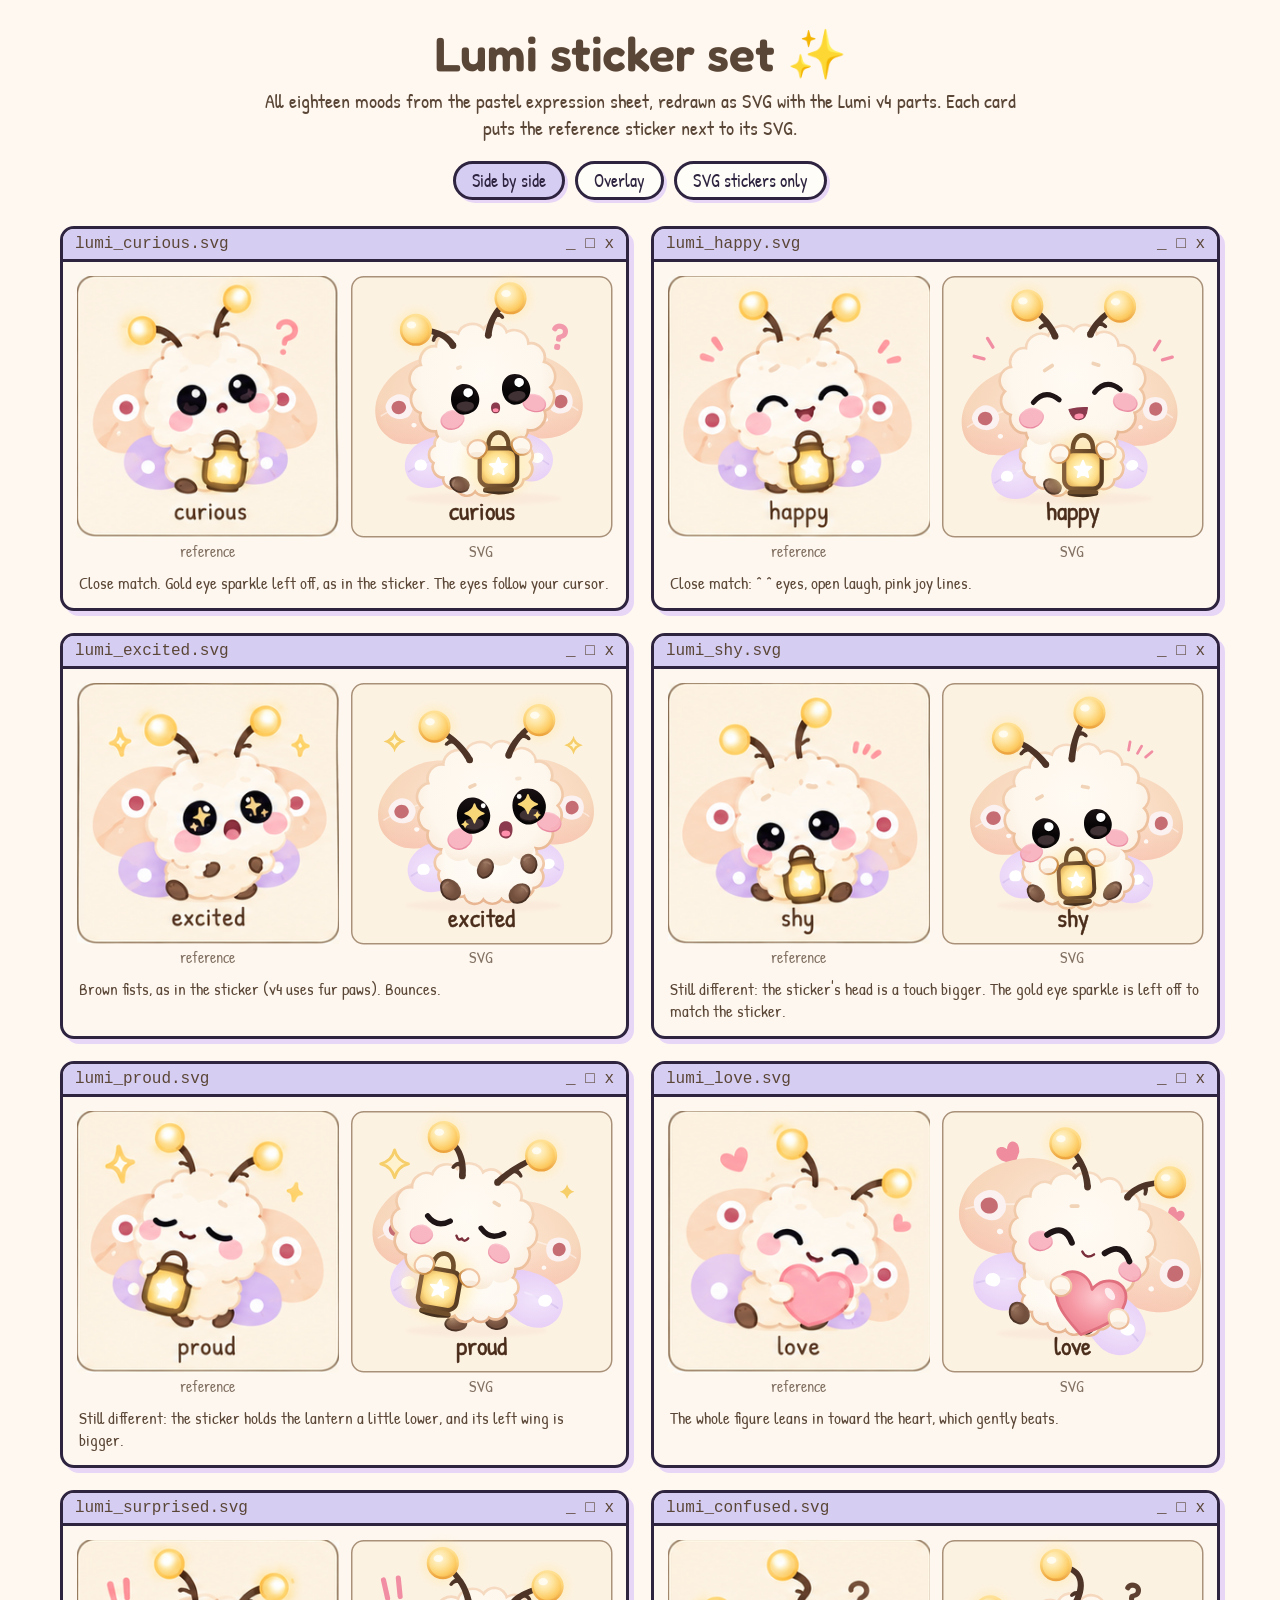
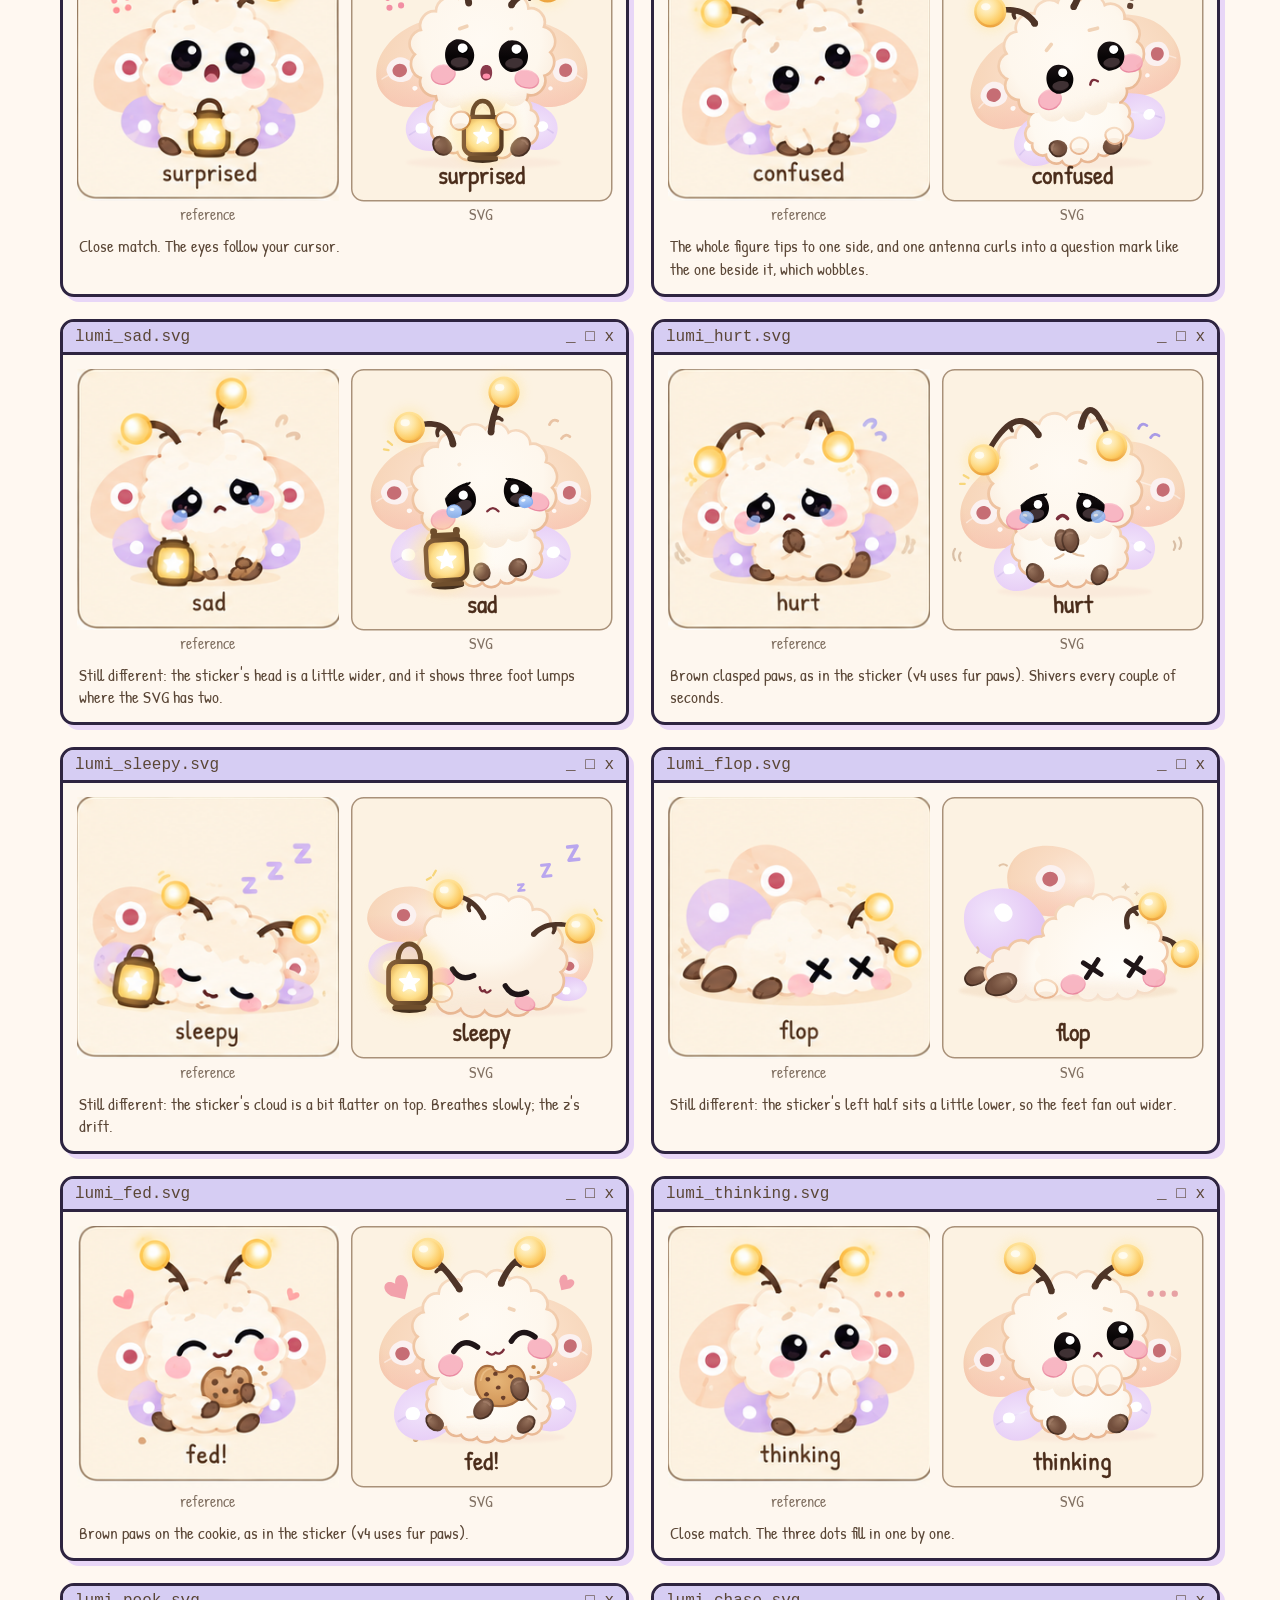
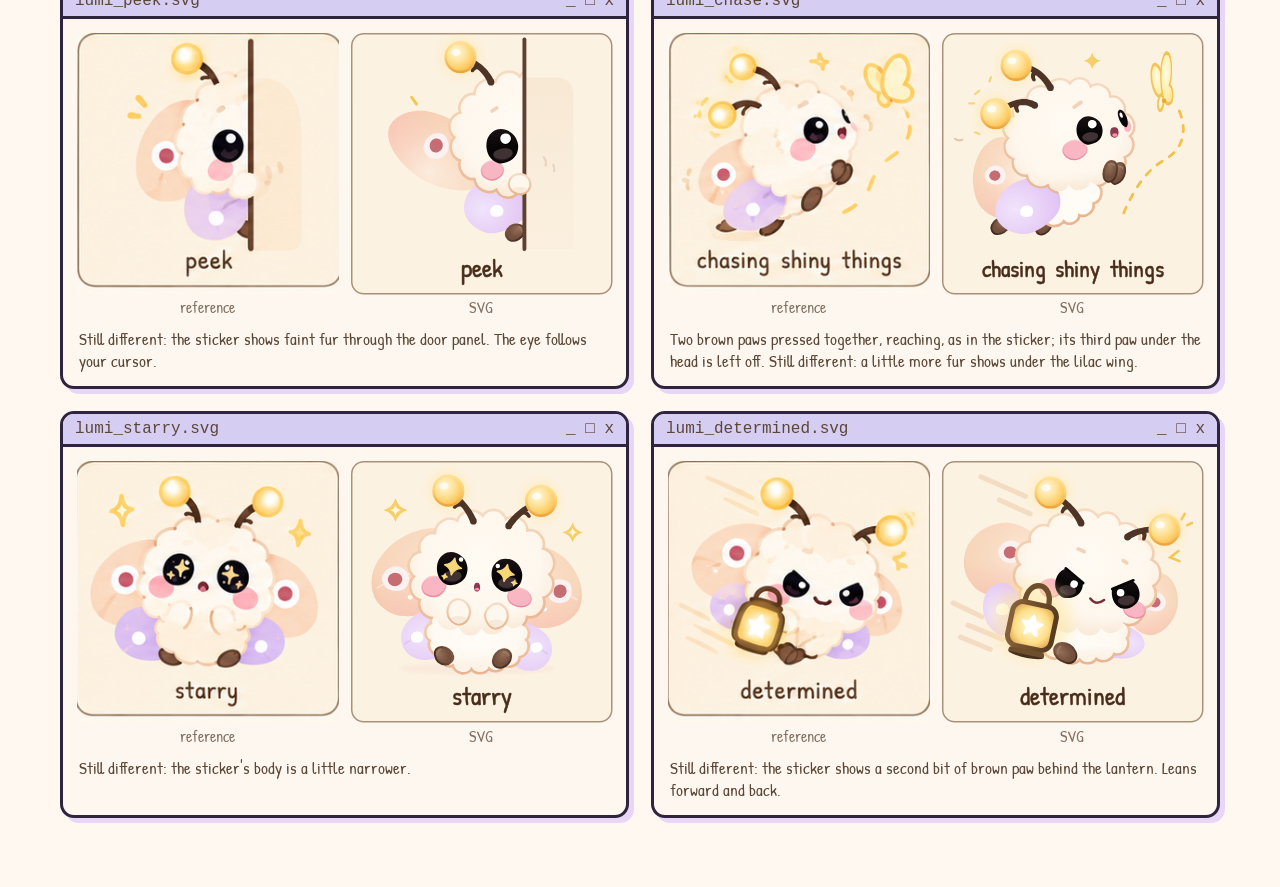
==== commit 77fb1ed4: "Tuck the butterfly's far wing behind the near one, as an oval with a round lobe below" ====
--- a/design/lumi-stickers.html
+++ b/design/lumi-stickers.html
@@ -877,8 +877,8 @@
         : `<animateTransform attributeName="transform" type="scale" values="1 1;${to} 1;1 1" dur=".55s" repeatCount="indefinite" calcMode="spline" keySplines=".4 0 .6 1;.4 0 .6 1"/>`;
       const butterfly = `
         <g opacity=".92">${flap(.5)}
-          ${wing("M-2 0 C-7 -3 -9 3 -7 6 C-5 9 -1 6 -1 1 Z")}
-          ${wing(`M-3 -3 C-12 -6 -21 -17 -19 -24 C-17 -31 -9 -27 -6 -20 C-4 -14 -3 -8 -3 -3 Z`)}</g>
+          ${wing(blob(-9, -14, 7.5, 12, 4, .02, -28))}
+          ${wing(blob(-4.5, 1.5, 3.8, 5.6, 6, .03, 20))}</g>
         <g>${flap(.35)}
           ${wing("M0 0 C-5 -6 -7 -14 -6 -20 C-5 -29 1 -34 7 -33 C13 -32 16 -24 13 -15 C12 -13 11 -12 10 -11 C15 -10 18 -6 16 -1 C14 3 6 3 0 0 Z")}</g>
         <circle cx="0" cy="0" r="1.6" fill="#e9a93a"/>`;
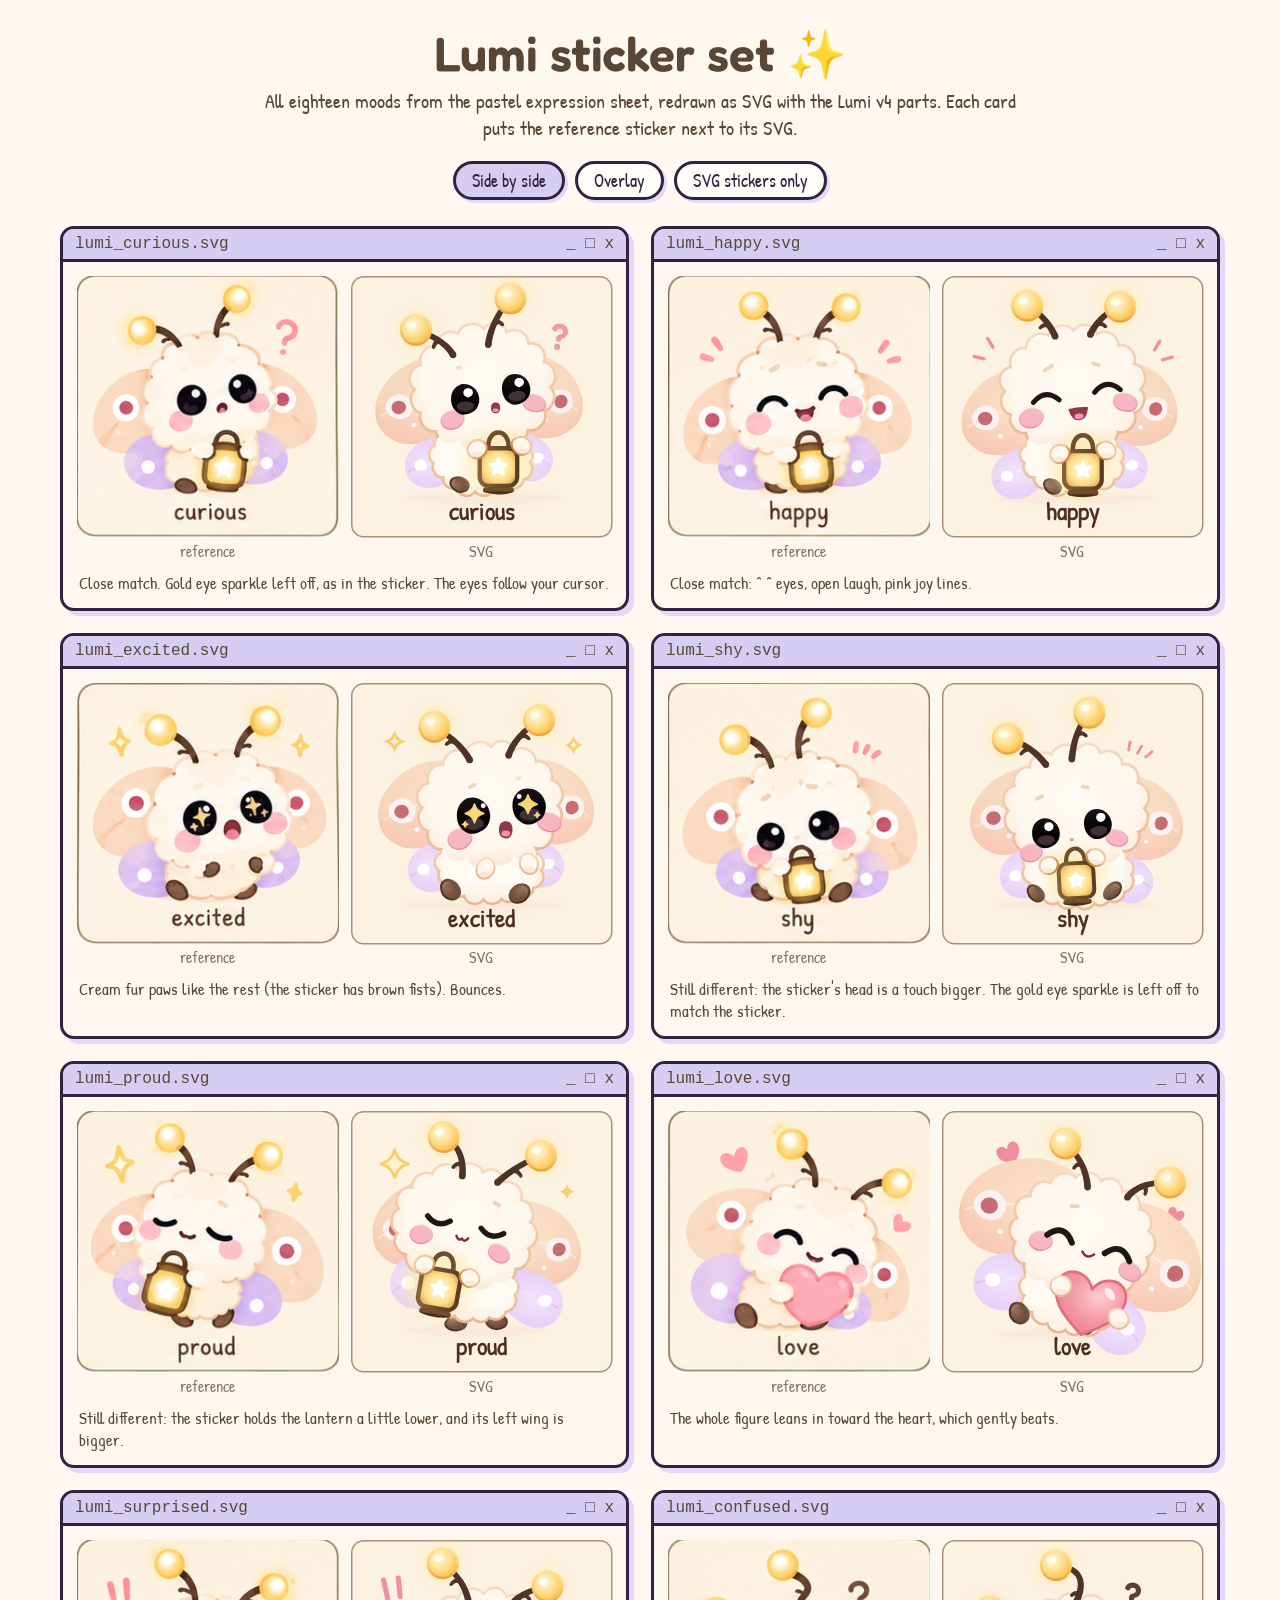
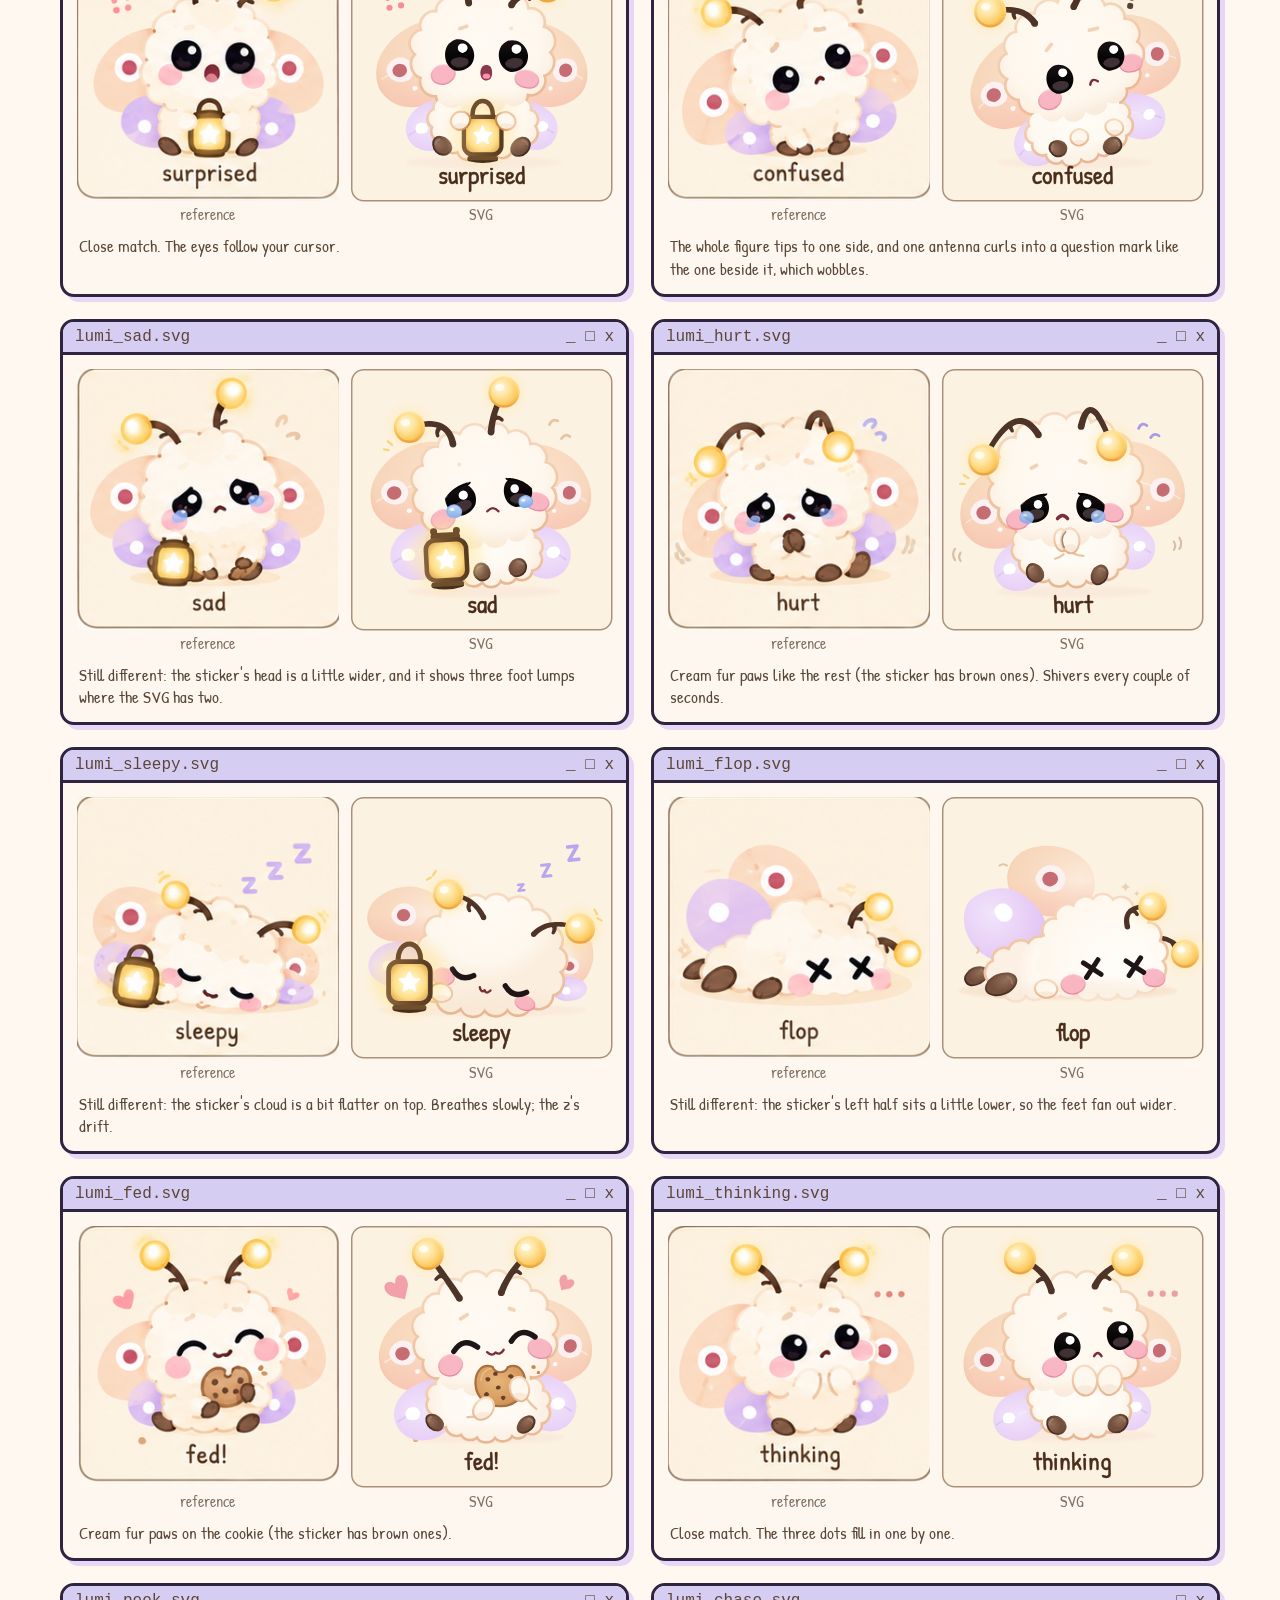
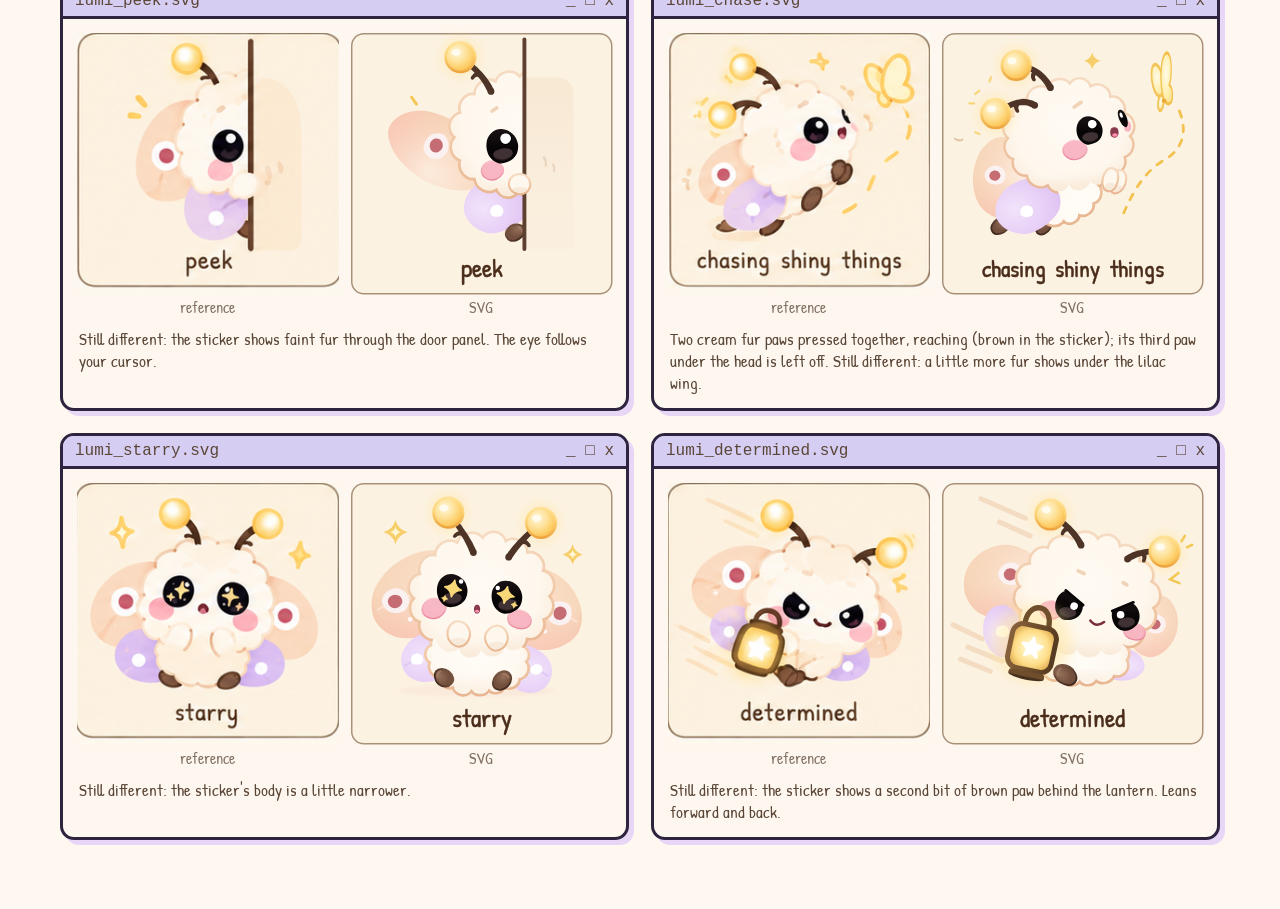
==== commit de15a6a7: "Tidy the sticker sheet: normal-coloured hands on the excited, hurt, fed and chasing stickers, hands " ====
--- a/design/lumi-stickers.html
+++ b/design/lumi-stickers.html
@@ -540,8 +540,8 @@
       body: "translate(-4 -4)", bodySize: [52, 34, 15, .06], head: "translate(-2 -6)",
       tufts: [[89.5, 96, 95.5, 93.5, .7]],
       ant: [
-        { b: [86, 71], c: [76, 54], o: [46, 54], r: 16, twig: [.5, [-6, 7], [-5, 2]] },
-        { b: [124, 60], c: [127, 35], o: [148, 20], r: 16, twig: [.45, [9, 1], [5, -4]] },
+        { b: [86, 81], c: [76, 64], o: [46, 54], r: 16, twig: [.5, [-6, 7], [-5, 2]] },
+        { b: [124, 70], c: [127, 45], o: [148, 20], r: 16, twig: [.45, [9, 1], [5, -4]] },
       ],
       feet: foot(93, 221, 7.5, 10.5, -70, id, 2),
       face: `${blush(86, 151, 12.5, 9.5, 21, -10)}${blush(173, 133, 12.5, 9.5, 23, 10)}
@@ -582,7 +582,7 @@
       face: `${blush(94, 164, 13, 10.5, 21, -10)}${blush(189, 146, 13, 10.5, 23, 10)}
         ${starEye({ x: 108, y: 139, side: -1, seed: 11, rot: 5 }, 1.18)}${starEye({ x: 168, y: 129, side: 1, seed: 11 }, 1.18)}
         ${oMouth(143, 154, 7.5, 9.5)}`,
-      hands: `${bpaw(121, 196, 8, 10, 20, 7)}${bpaw(168, 191, 8, 10, -20, 8)}`,
+      hands: `${paw(121, 196, 20, 7, 8.5, 10)}${paw(168, 191, -20, 8, 8.5, 10)}`,
       back: `${sparkle(23, 59, 12)}${sparkle(216, 63, 10)}`,
     }),
 
@@ -638,7 +638,7 @@
       face: `${blush(93, 168, 12.5, 10, 21, -15)}${blush(179, 129, 12.5, 10, 23, -15)}
         ${openEye({ x: 103, y: 146, side: -1, seed: 11 }, .95)}${openEye({ x: 158, y: 121, side: 1, seed: 11 }, .95)}
         ${frown(139, 148, 4.5, -24)}`,
-      hands: `${paw(124, 218, -10, 41, 8.5, 7.6)}${paw(162, 207, 15, 47, 8.5, 7.6)}`,
+      hands: `${paw(124, 209, -10, 41, 8.5, 7.6)}${paw(162, 198, 15, 47, 8.5, 7.6)}`,
       back: question(181, 56, 40, "#5e4030"),
     }),
 
@@ -666,8 +666,8 @@
       body: "translate(-8 -12)", bodySize: [52, 34, 15, .06], head: "translate(-3 -4)",
       ground: ground(112, 220, 84),
       ant: [
-        { b: [108, 61], c: [101, 43], o: [81, 28], r: 16, twig: [.5, [-10, 2], [-5, -3]] },
-        { b: [146, 66], c: [158, 48], o: [181, 39], r: 16, twig: [.45, [9, 4], [5, -2]] },
+        { b: [108, 71], c: [101, 53], o: [81, 28], r: 16, twig: [.5, [-10, 2], [-5, -3]] },
+        { b: [146, 76], c: [158, 58], o: [181, 39], r: 16, twig: [.45, [9, 4], [5, -2]] },
       ],
       feet: foot(76, 206, 8.5, 11, -50, id, 2) + foot(139, 209, 8.5, 11, 40, id, 5),
       face: `${blush(66, 131, 13, 10.5, 21, -8)}${blush(157, 143, 13, 10.5, 23, 8)}
@@ -769,7 +769,7 @@
         ${worriedEye({ x: 76, y: 145, side: -1, seed: 11 }, 1, 5, .88)}${worriedEye({ x: 136, y: 144, side: 1, seed: 11 }, 1, 5, .88)}
         ${frown(106, 155, 5.5, 0, 3.6)}`,
       hands: `${strokes(["M107 195.8 Q102.5 199.5 98 200.6", "M117.5 194.6 Q123 197.6 128.5 197.6"], "#e6c4a4", 2.4)}
-        ${bpaw(105.5, 180.5, 7.4, 10.5, -12, 7)}${bpaw(114.5, 181.3, 8.6, 12.3, -6, 8)}
+        ${paw(105.5, 180.5, -12, 7, 7.4, 10.5)}${paw(114.5, 181.3, -6, 8, 8.6, 12.3)}
         <path d="M109.5 171.5 Q104.6 177 106 183 Q106.8 186.6 108 188.5" fill="none" stroke="#3f281d" stroke-width="1.5" stroke-linecap="round" opacity=".5"/>`,
       back: `${strokes(["M188 60 q3 -7 9 -3", "M201 70 q4 -6 9 -2"], "#a99be6", 3)}
         ${strokes(["M-10 190 q-4 6 0 12", "M-4 194 q-3 5 0 9", "M232 178 q4 6 0 12", "M226 182 q3 5 0 9"], "#d9bfa6", 2.4)}
@@ -783,8 +783,8 @@
       tufts: [[92.5, 97.2, 103, 90.6], [145, 84.2, 153.5, 87.3]],
       ground: ground(121, 224, 86),
       ant: [
-        { b: [93, 64], c: [76, 38], o: [59, 26], r: 16, twig: [.45, [-10, 2], [-5, -4]] },
-        { b: [138, 58], c: [147, 34], o: [169, 24], r: 16, twig: [.45, [10, 0], [5, -5]] },
+        { b: [93, 74], c: [76, 48], o: [59, 26], r: 16, twig: [.45, [-10, 2], [-5, -4]] },
+        { b: [138, 68], c: [147, 44], o: [169, 24], r: 16, twig: [.45, [10, 0], [5, -5]] },
       ],
       feet: foot(66, 208, 7, 10.5, -50, id, 2) + foot(165, 210, 7, 10.5, 45, id, 5),
       face: `${blush(84, 146, 13, 11, 21, -10)}${blush(179, 128, 13, 11, 23, 10)}
@@ -793,7 +793,7 @@
       hands: `${strokes(["M113 199.5 Q107.5 202.5 101.5 202", "M164.5 181 Q169.5 188 176 193.5"], "#e6c4a4", 2.4)}
         ${cookie(137, 168, 27, 23)}
         <path d="${blob(173, 148, 2.4, 2, 3, .2)}" fill="#c48a50"/><path d="${blob(178, 154, 2, 1.7, 4, .2)}" fill="#c48a50"/>
-        ${bpaw(119, 193, 9, 11.5, 35, 7)}${bpaw(158, 172, 9, 12, -15, 8)}`,
+        ${paw(119, 193, 35, 7, 9, 11.5)}${paw(158, 172, -15, 8, 9, 12)}`,
       back: `${heart(26, 62, 1.8, `fill="${C.heart}" opacity=".72"`, -32)}${heart(208, 57, 1.15, `fill="${C.heart}" opacity=".72"`, 32)}
         <path d="${blob(46, 226, 3, 2.6, 5, .2)}" fill="#c48a50"/>`,
     }),
@@ -857,7 +857,7 @@
           ${lilacWing(132, 182, 35, 29, -12, 9, [133, 188, 7], "L")}
           ${foot(153, 211, 8, 11, 62, id, 2)}
           ${head("translate(157 107) scale(.95 1) translate(-120 -123)")}${tufts([[126.6, 81.3, 134.7, 75.6]])}
-          ${ants([{ b: [127, 49], c: [118, 29], o: [94, 22], r: 16, twig: [.45, [-9, 3], [-5, -3]] }])}
+          ${ants([{ b: [127, 59], c: [118, 39], o: [94, 22], r: 16, twig: [.45, [-9, 3], [-5, -3]] }])}
           ${blush(129, 144, 12, 10, 21)}
           ${openEye({ x: 139, y: 118, side: 1, seed: 11 }, 1.12)}</g>`)}
       <path d="M163 44 L196 44 Q216 44 216 64 L216 229 L163 229 Z" fill="url(#${id}door)" opacity=".9"/>
@@ -905,7 +905,7 @@
         <g transform="rotate(-22 171 88)"><g class="blink"><path d="${blob(171, 88, 4.2, 10, 12, .05)}" fill="url(#${id}eyeG)"/>
           <ellipse cx="170.6" cy="84.2" rx="1.6" ry="2.9" fill="#fff"/></g></g>
         <path d="${blob(162, 103, 4.6, 5.8, 3, .08)}" fill="#8a3a4c"/><ellipse cx="162.5" cy="106" rx="3" ry="2" fill="#ff8fab"/>
-        ${bpaw(165.6, 147.6, 7.2, 11.8, 20, 8)}${bpaw(157.6, 145, 7.2, 11.6, 13, 3)}
+        ${paw(165.6, 156.6, 20, 8, 7.2, 11.8)}${paw(157.6, 154, 13, 3, 7.2, 11.6)}
       </g>
       ${strokes([dash(14, 60, 6, -40), dash(8, 72, 5, 0), dash(28, 46, 5, -70), dash(14, 104, 5, 20)], "#f7d67a", 2.4, "glint")}`;
     },
@@ -968,7 +968,7 @@
 const NOTES = {
   curious: "Close match. Gold eye sparkle left off, as in the sticker. The eyes follow your cursor.",
   happy: "Close match: ^ ^ eyes, open laugh, pink joy lines.",
-  excited: "Brown fists, as in the sticker (v4 uses fur paws). Bounces.",
+  excited: "Cream fur paws like the rest (the sticker has brown fists). Bounces.",
   love: "The whole figure leans in toward the heart, which gently beats.",
   surprised: "Close match. The eyes follow your cursor.",
   confused: "The whole figure tips to one side, and one antenna curls into a question mark like the one beside it, which wobbles.",
@@ -978,12 +978,12 @@
   shy: "Still different: the sticker's head is a touch bigger. The gold eye sparkle is left off to match the sticker.",
   proud: "Still different: the sticker holds the lantern a little lower, and its left wing is bigger.",
   sad: "Still different: the sticker's head is a little wider, and it shows three foot lumps where the SVG has two.",
-  hurt: "Brown clasped paws, as in the sticker (v4 uses fur paws). Shivers every couple of seconds.",
+  hurt: "Cream fur paws like the rest (the sticker has brown ones). Shivers every couple of seconds.",
   sleepy: "Still different: the sticker's cloud is a bit flatter on top. Breathes slowly; the z's drift.",
   flop: "Still different: the sticker's left half sits a little lower, so the feet fan out wider.",
-  fed: "Brown paws on the cookie, as in the sticker (v4 uses fur paws).",
+  fed: "Cream fur paws on the cookie (the sticker has brown ones).",
   peek: "Still different: the sticker shows faint fur through the door panel. The eye follows your cursor.",
-  chase: "Two brown paws pressed together, reaching, as in the sticker; its third paw under the head is left off. Still different: a little more fur shows under the lilac wing.",
+  chase: "Two cream fur paws pressed together, reaching (brown in the sticker); its third paw under the head is left off. Still different: a little more fur shows under the lilac wing.",
 };
 
 const ref = (m) => `stickers-ref/${m}.png`;
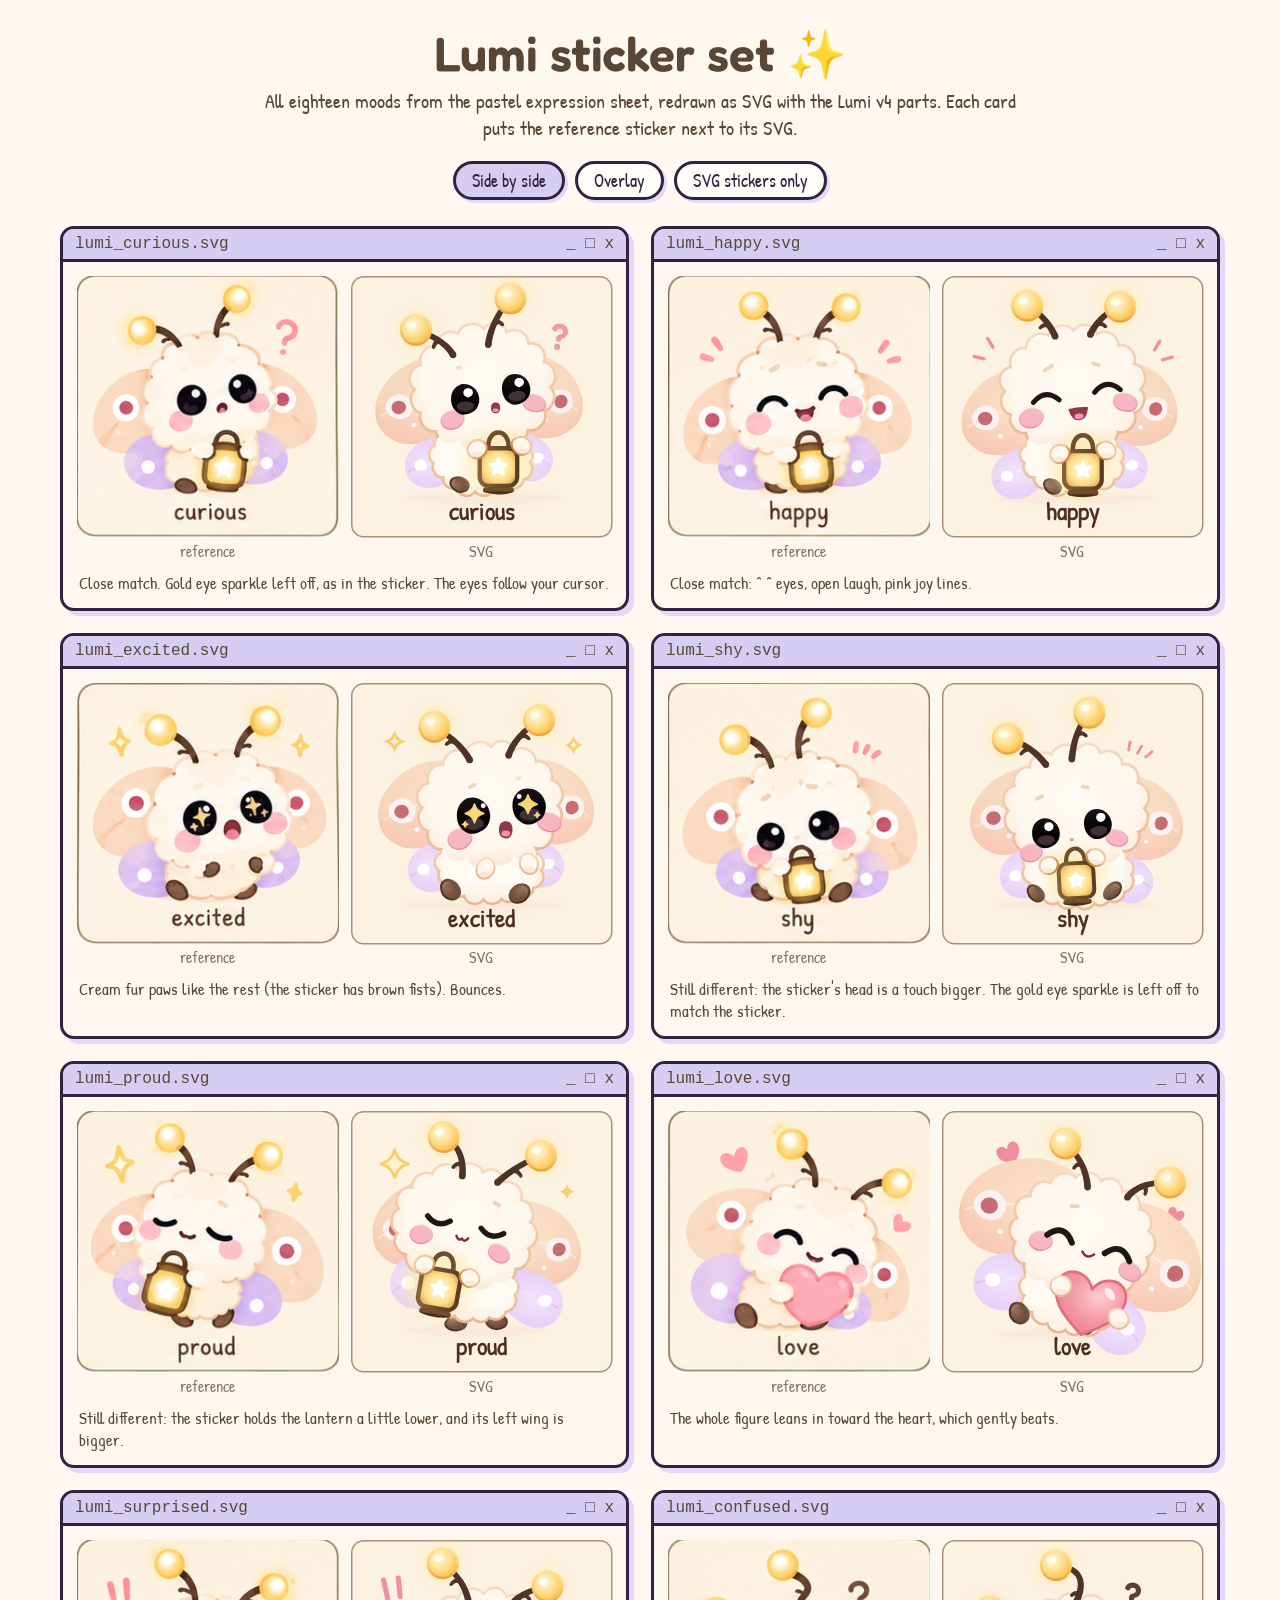
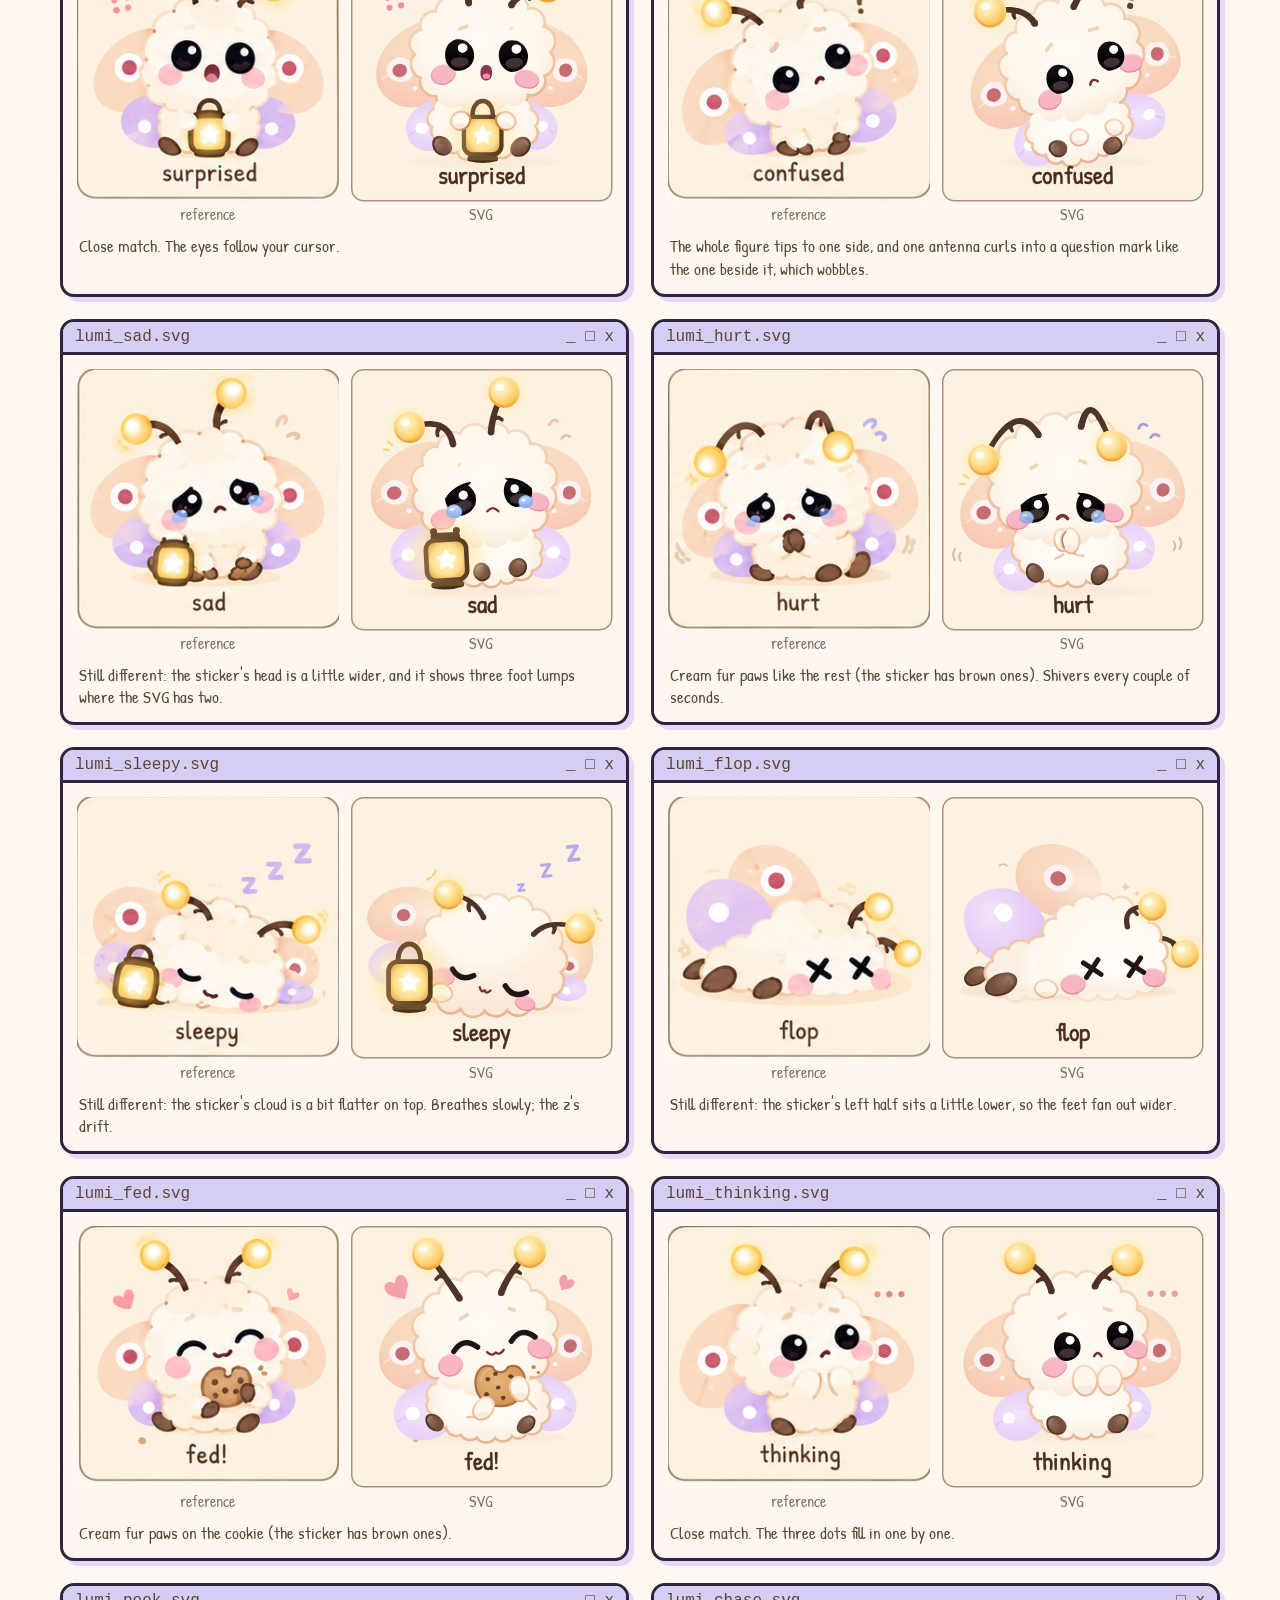
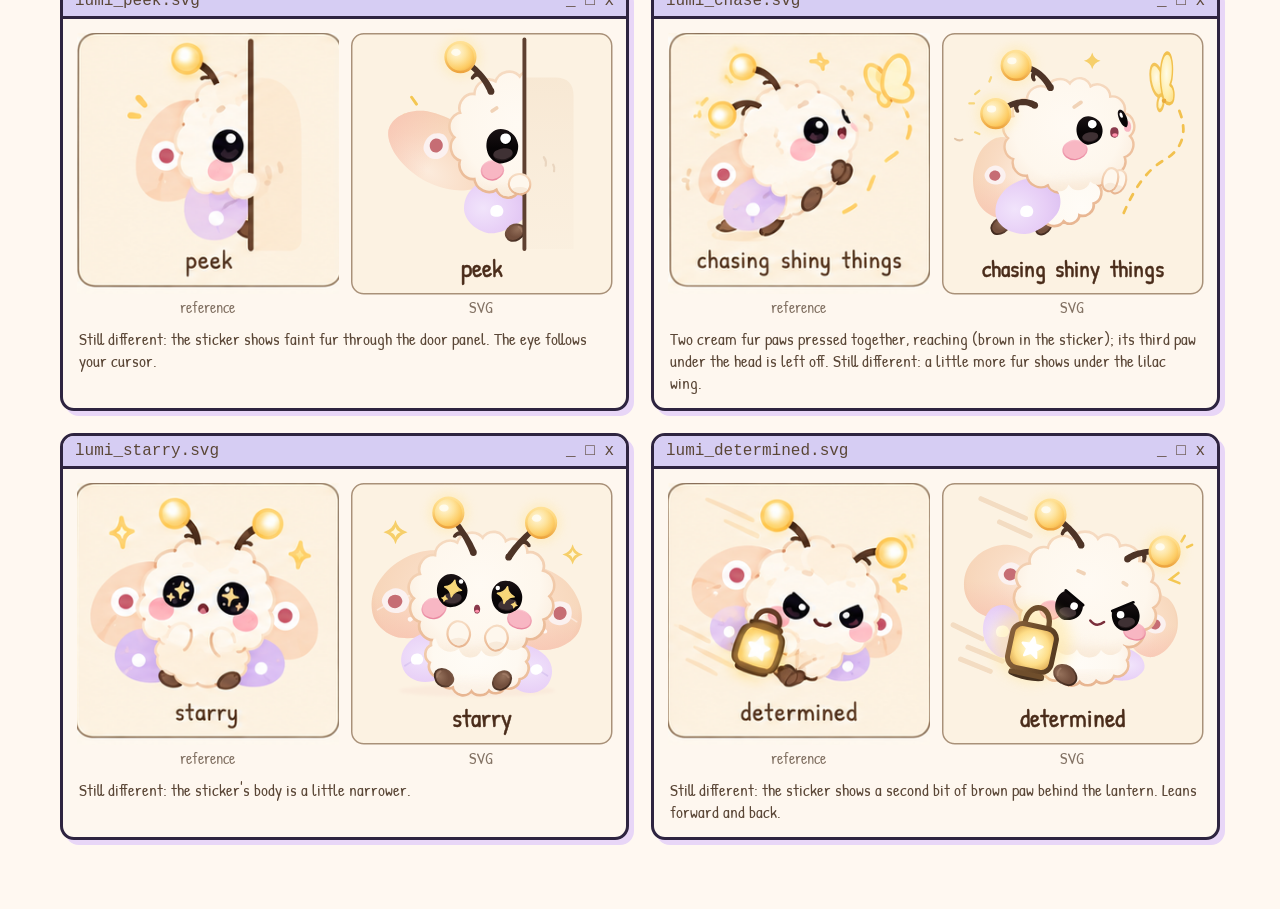
==== commit c9bc79dd: "Flop sticker: the peach wing tilts a little clockwise" ====
--- a/design/lumi-stickers.html
+++ b/design/lumi-stickers.html
@@ -832,7 +832,7 @@
       <linearGradient id="${id}flopLine" gradientUnits="userSpaceOnUse" x1="0" y1="104" x2="0" y2="212">
         <stop offset="0" stop-color="#f6dbc2"/><stop offset=".45" stop-color="#f0c6a4"/><stop offset=".75" stop-color="#f0c6a4"/><stop offset="1" stop-color="#f7e2cf"/></linearGradient>
       <ellipse cx="112" cy="205" rx="118" ry="10" fill="#f6e3cc" opacity=".85" ${blur(2)}/>
-      ${peachWing(93, 87, 48, 38, 10, 4, [93, 84, 15.5], "L")}
+      <g transform="rotate(12 100 125)">${peachWing(93, 87, 48, 38, 10, 4, [93, 84, 15.5], "L")}</g>
       <g transform="translate(0 9) rotate(55 44 126)">${lilacWing(44, 126, 46, 39, -25, 6, [31, 119, 10], "L")}</g>
       ${foot(13, 189, 8.5, 13.5, 64, id, 2, [40, 150])}
       ${ants([{ b: [201, 153], c: [217, 140], o: [238, 165], r: 14, twig: [.66, [2, 9], [3, 4]] }], 5.8, 4.4)}
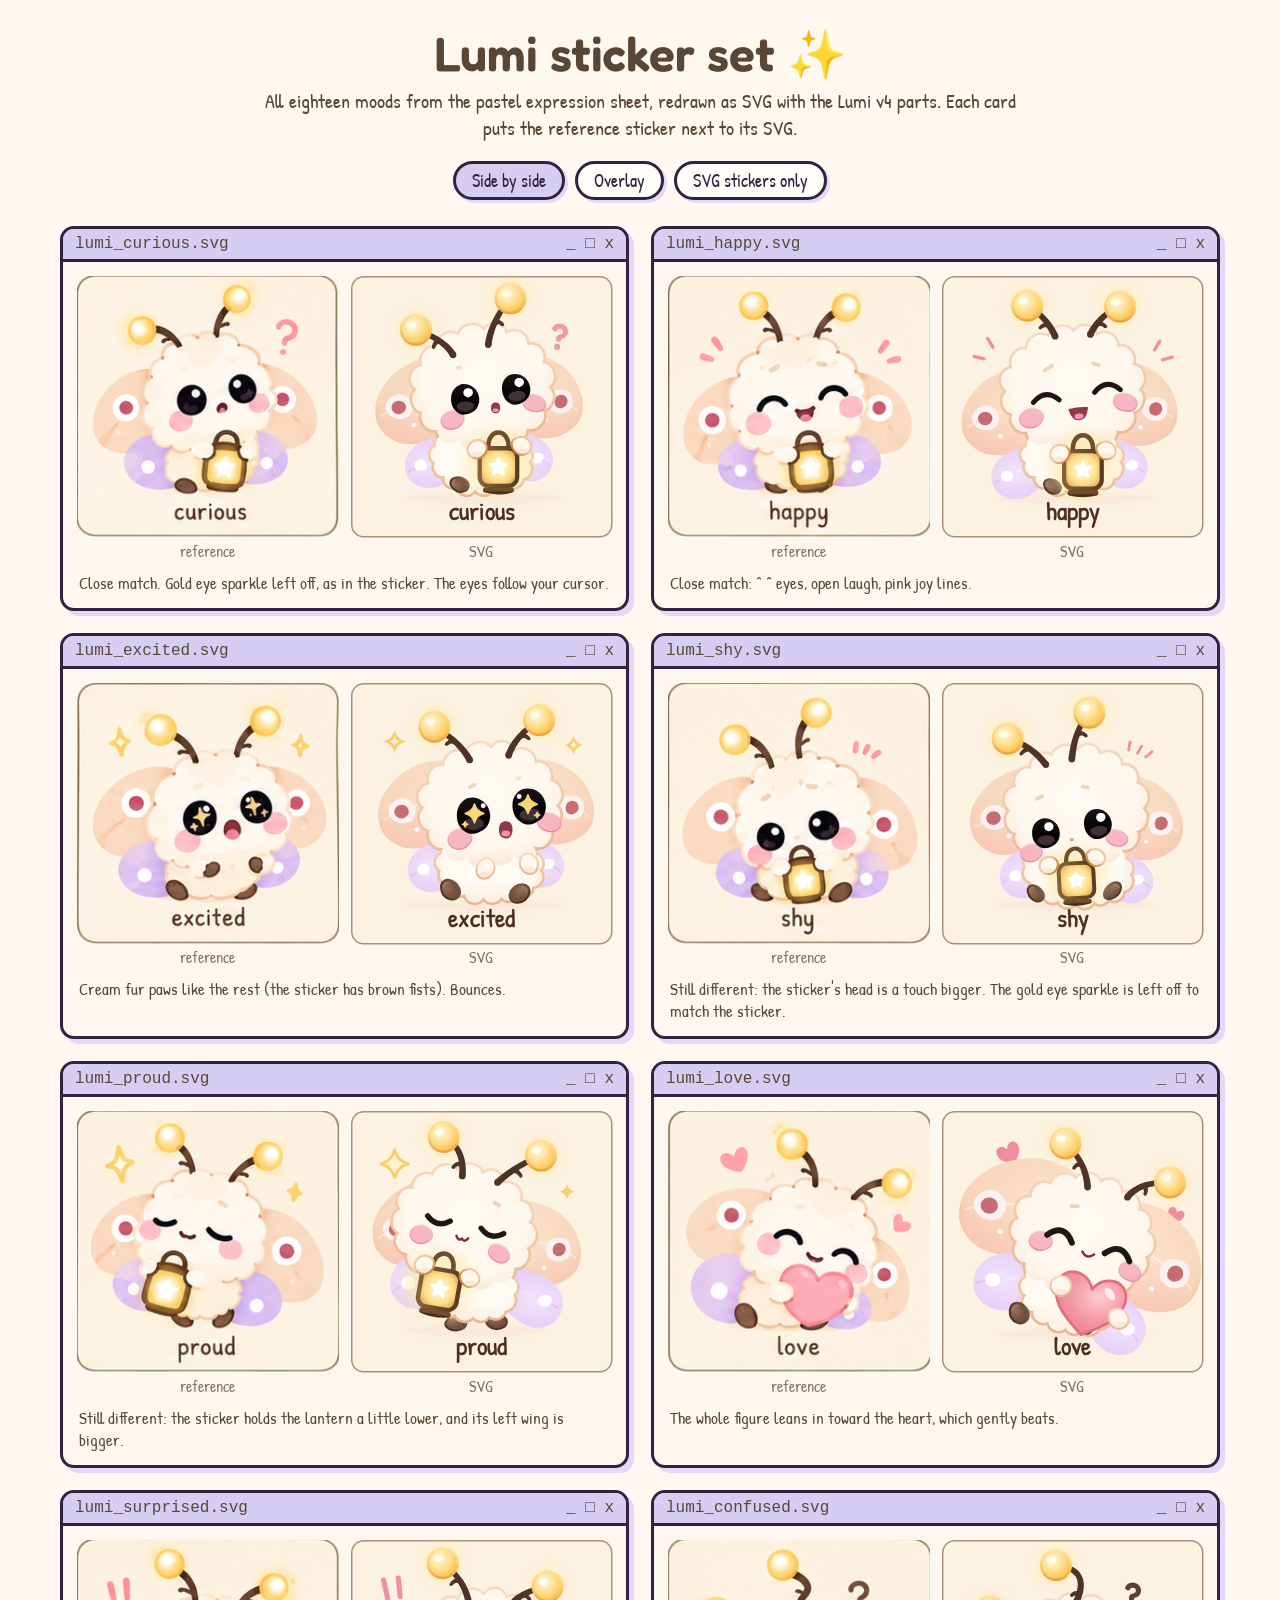
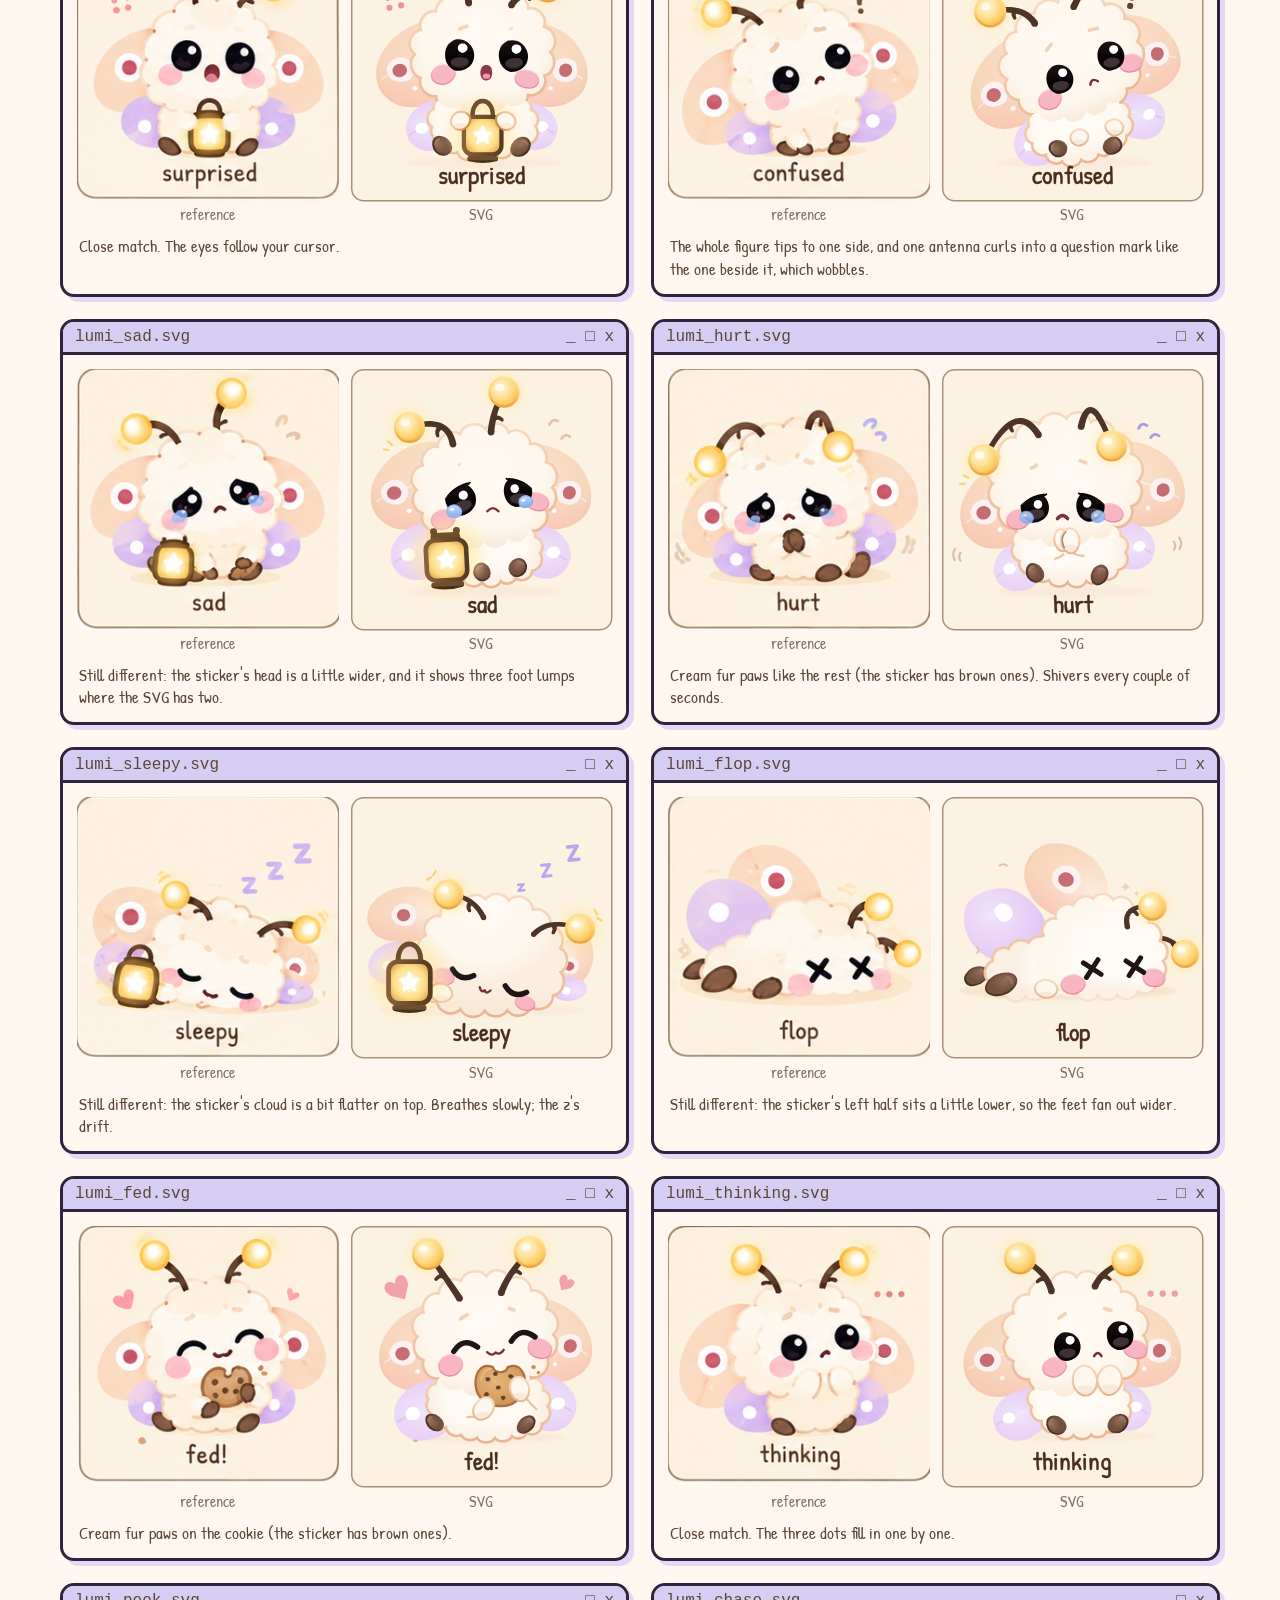
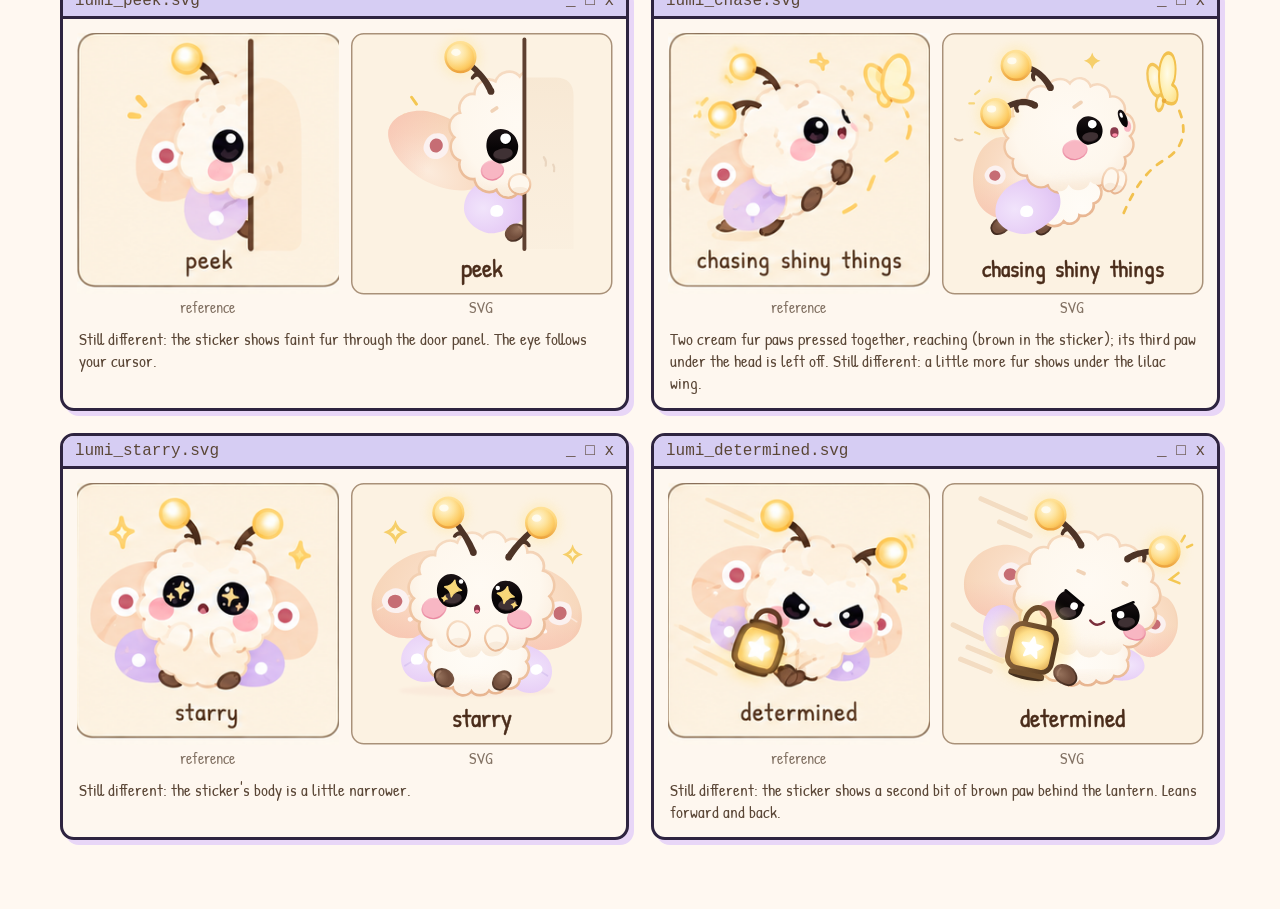
==== commit 7c8ad884: "Flop sticker: the peach wing tilts further clockwise" ====
--- a/design/lumi-stickers.html
+++ b/design/lumi-stickers.html
@@ -832,7 +832,7 @@
       <linearGradient id="${id}flopLine" gradientUnits="userSpaceOnUse" x1="0" y1="104" x2="0" y2="212">
         <stop offset="0" stop-color="#f6dbc2"/><stop offset=".45" stop-color="#f0c6a4"/><stop offset=".75" stop-color="#f0c6a4"/><stop offset="1" stop-color="#f7e2cf"/></linearGradient>
       <ellipse cx="112" cy="205" rx="118" ry="10" fill="#f6e3cc" opacity=".85" ${blur(2)}/>
-      <g transform="rotate(12 100 125)">${peachWing(93, 87, 48, 38, 10, 4, [93, 84, 15.5], "L")}</g>
+      <g transform="rotate(24 100 125)">${peachWing(93, 87, 48, 38, 10, 4, [93, 84, 15.5], "L")}</g>
       <g transform="translate(0 9) rotate(55 44 126)">${lilacWing(44, 126, 46, 39, -25, 6, [31, 119, 10], "L")}</g>
       ${foot(13, 189, 8.5, 13.5, 64, id, 2, [40, 150])}
       ${ants([{ b: [201, 153], c: [217, 140], o: [238, 165], r: 14, twig: [.66, [2, 9], [3, 4]] }], 5.8, 4.4)}
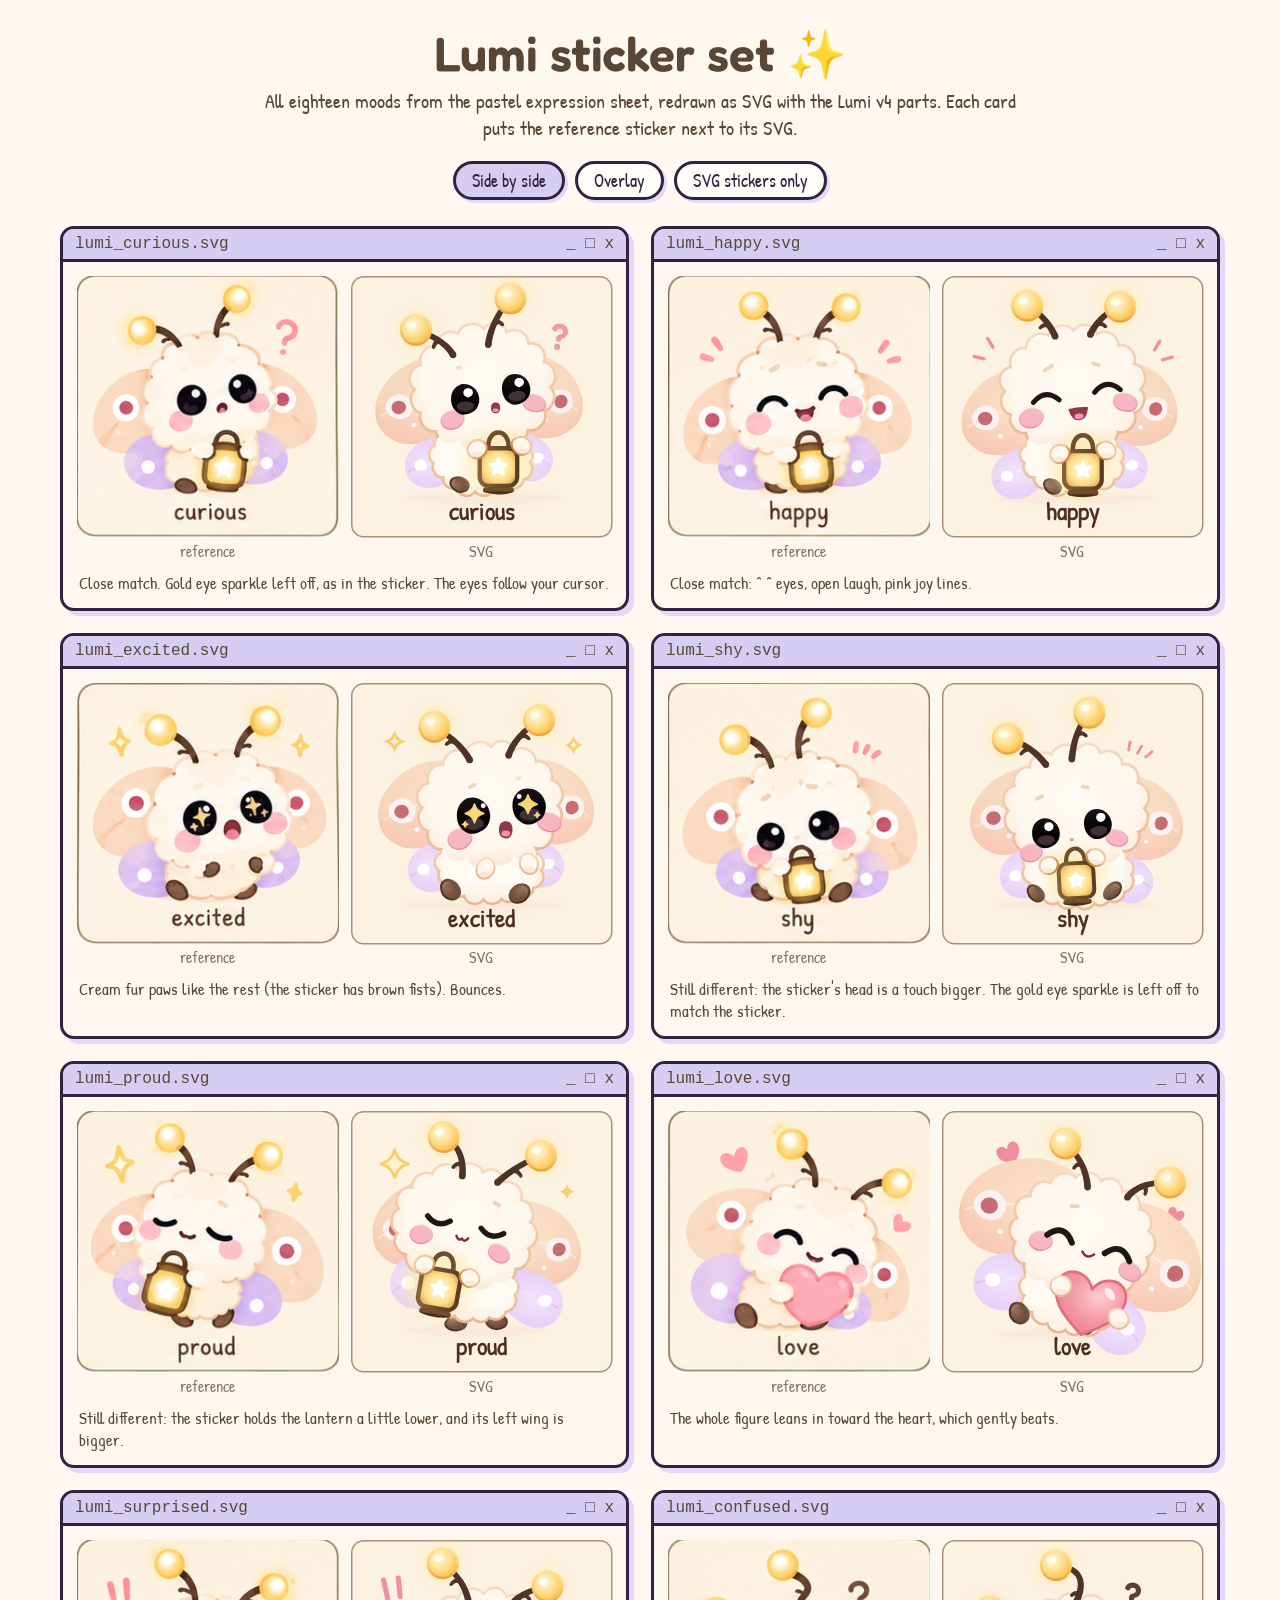
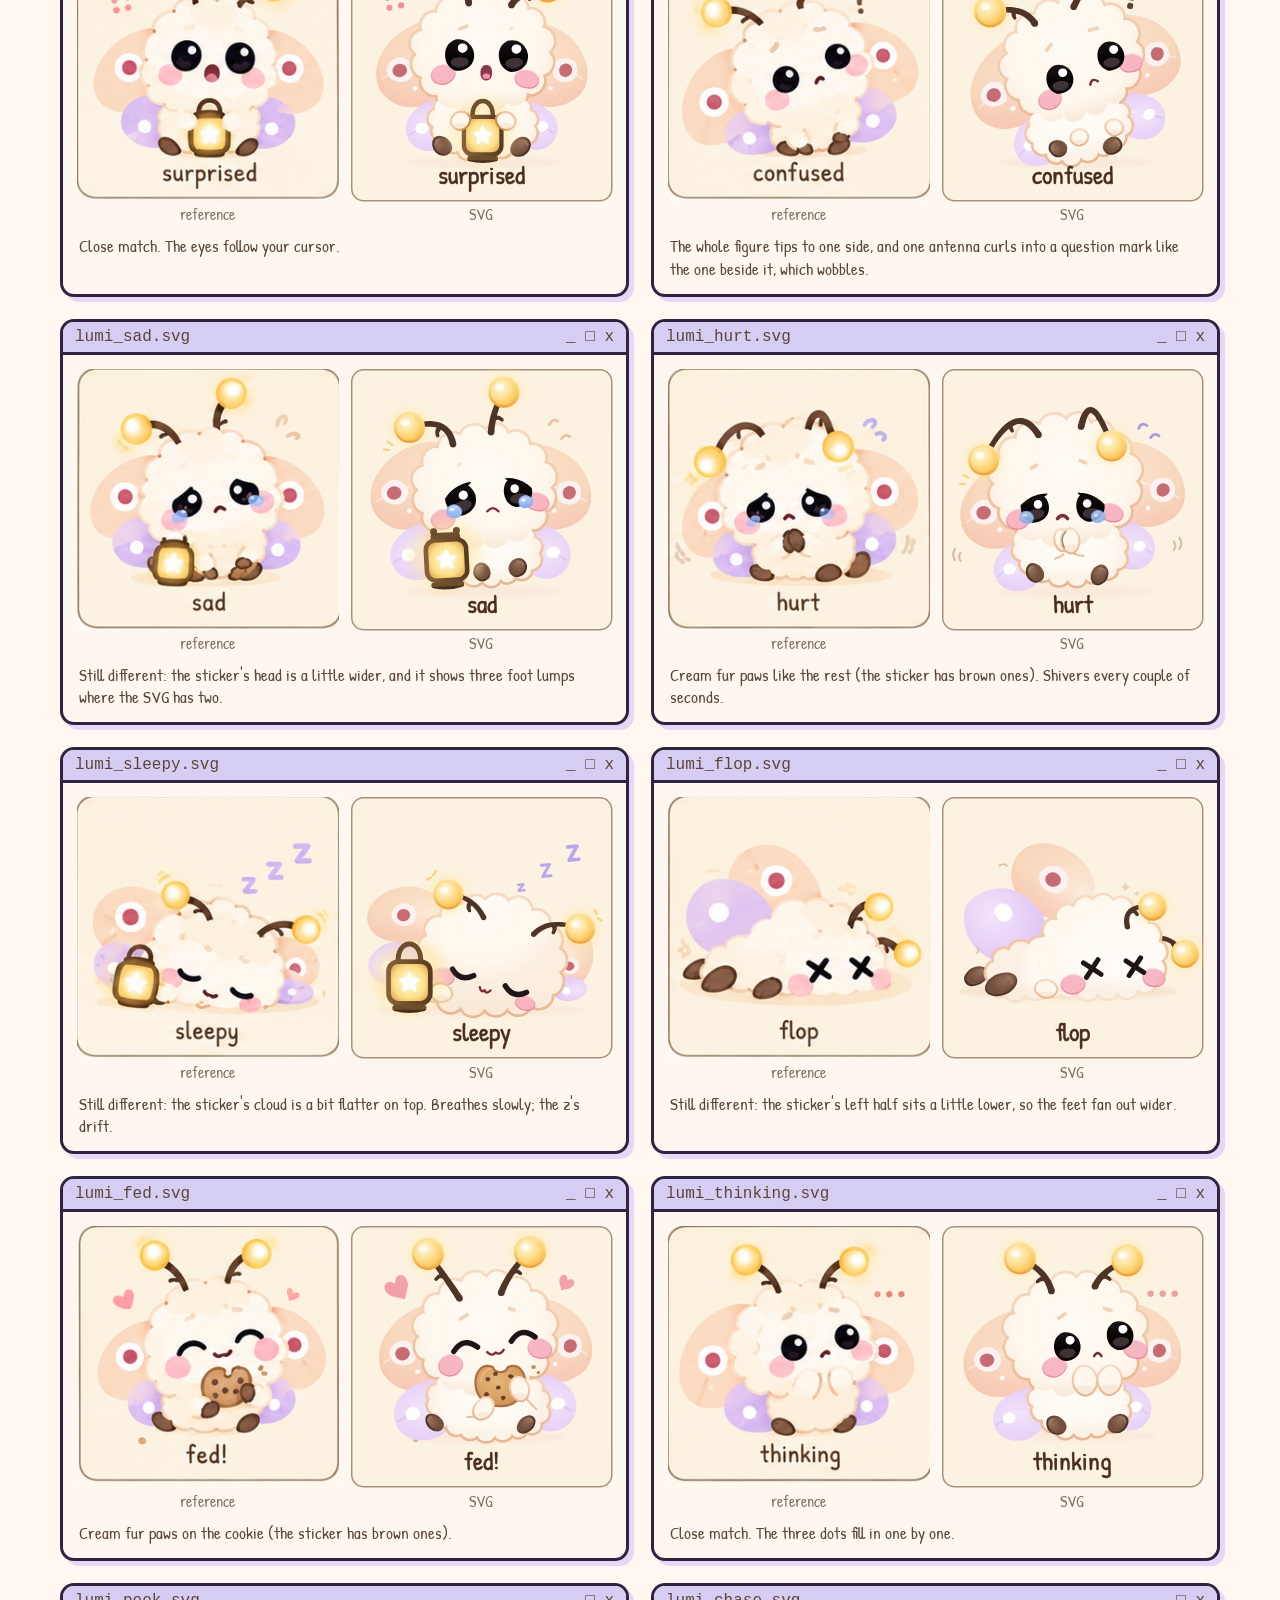
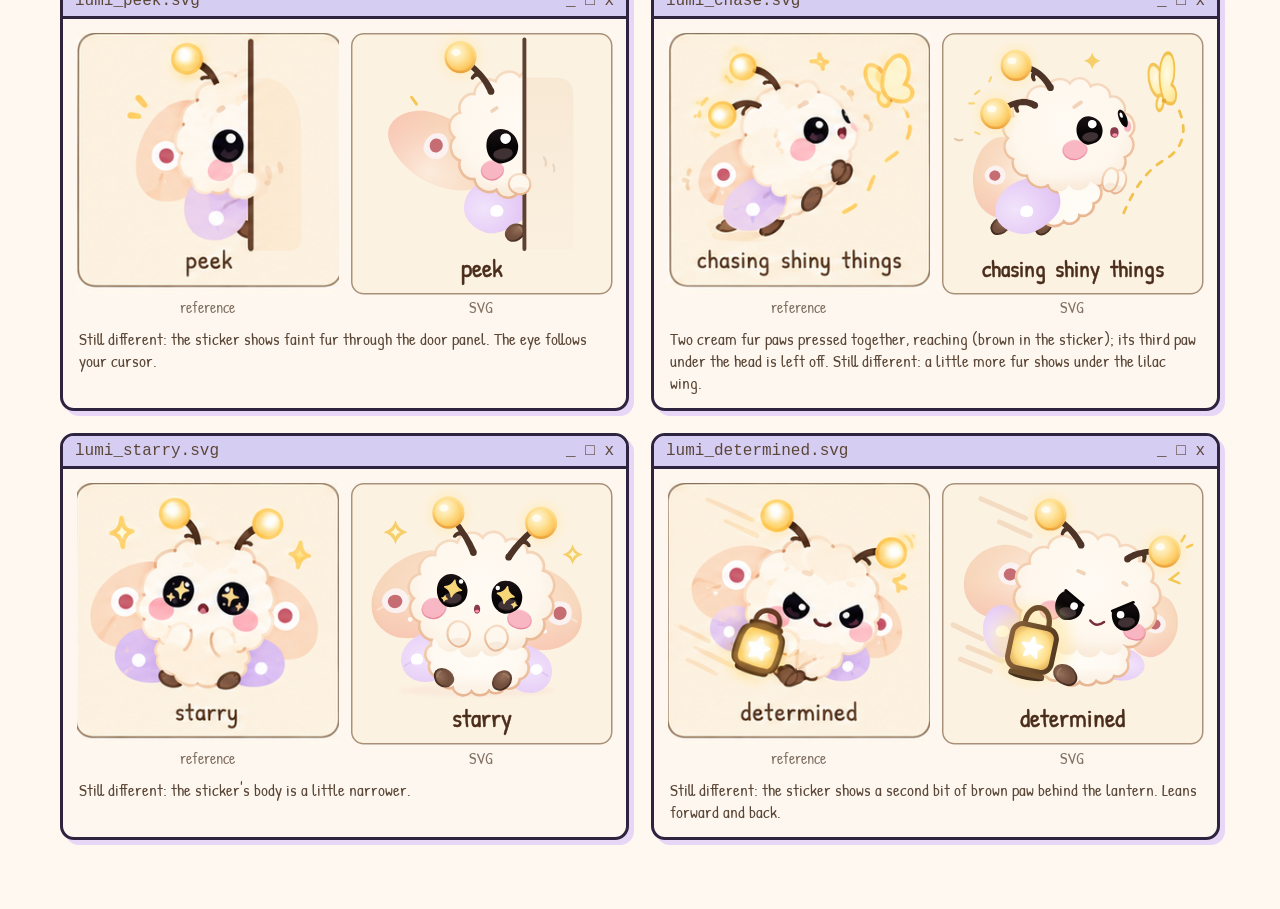
==== commit b52e90a8: "Flop sticker: the peach wing sits a little further left" ====
--- a/design/lumi-stickers.html
+++ b/design/lumi-stickers.html
@@ -832,7 +832,7 @@
       <linearGradient id="${id}flopLine" gradientUnits="userSpaceOnUse" x1="0" y1="104" x2="0" y2="212">
         <stop offset="0" stop-color="#f6dbc2"/><stop offset=".45" stop-color="#f0c6a4"/><stop offset=".75" stop-color="#f0c6a4"/><stop offset="1" stop-color="#f7e2cf"/></linearGradient>
       <ellipse cx="112" cy="205" rx="118" ry="10" fill="#f6e3cc" opacity=".85" ${blur(2)}/>
-      <g transform="rotate(24 100 125)">${peachWing(93, 87, 48, 38, 10, 4, [93, 84, 15.5], "L")}</g>
+      <g transform="translate(-14 0) rotate(24 100 125)">${peachWing(93, 87, 48, 38, 10, 4, [93, 84, 15.5], "L")}</g>
       <g transform="translate(0 9) rotate(55 44 126)">${lilacWing(44, 126, 46, 39, -25, 6, [31, 119, 10], "L")}</g>
       ${foot(13, 189, 8.5, 13.5, 64, id, 2, [40, 150])}
       ${ants([{ b: [201, 153], c: [217, 140], o: [238, 165], r: 14, twig: [.66, [2, 9], [3, 4]] }], 5.8, 4.4)}
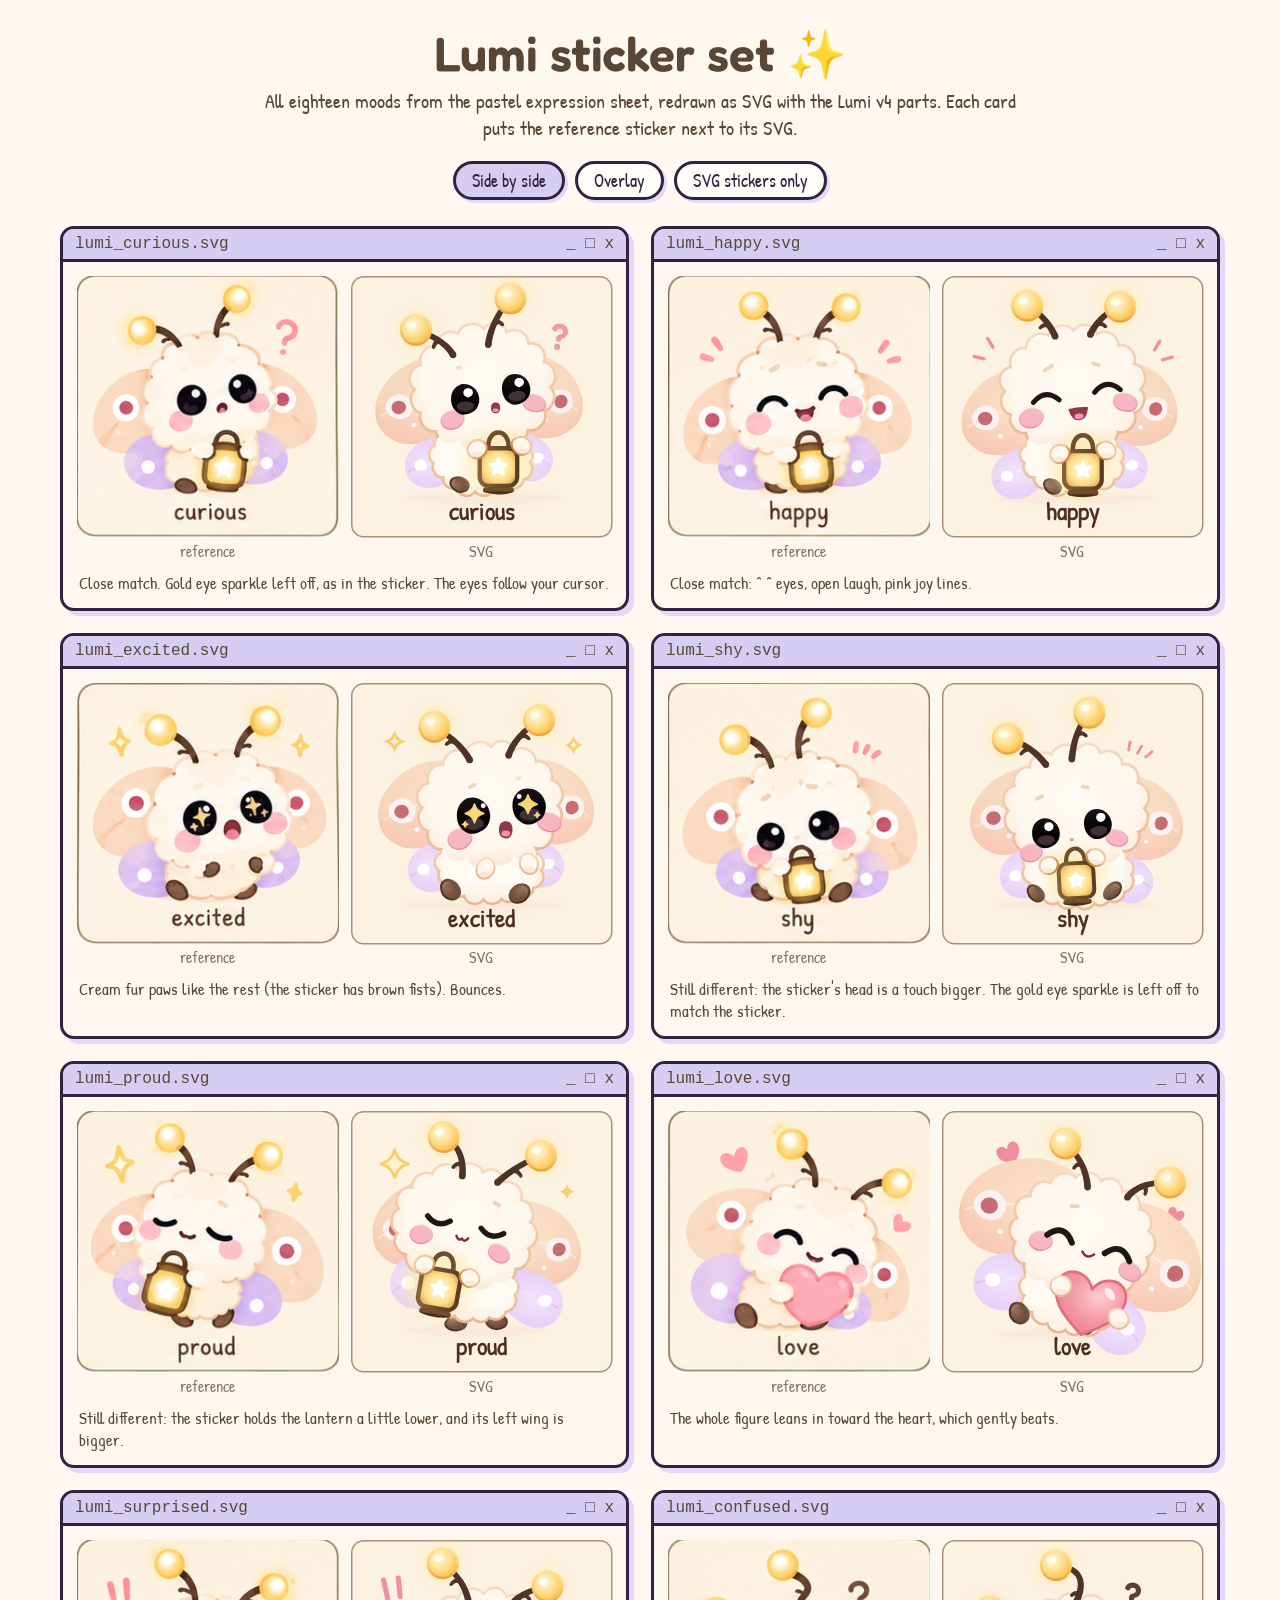
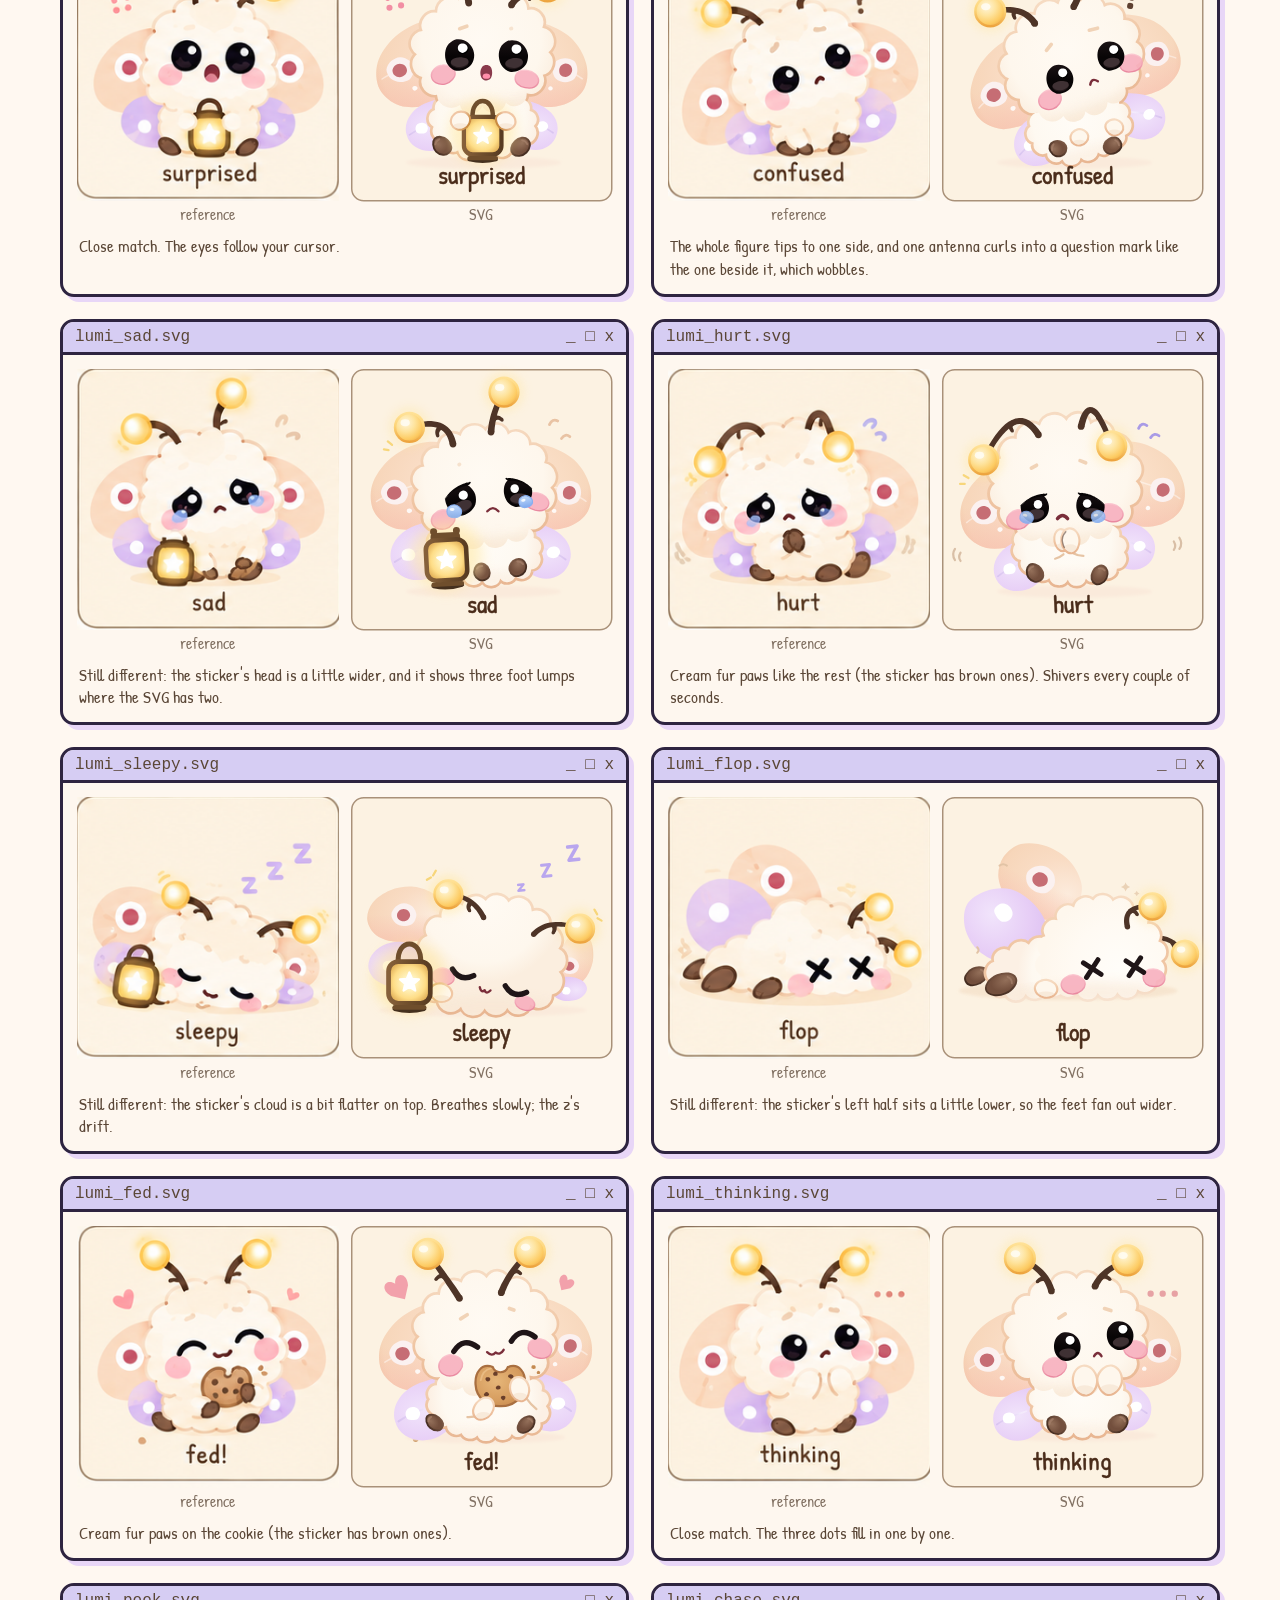
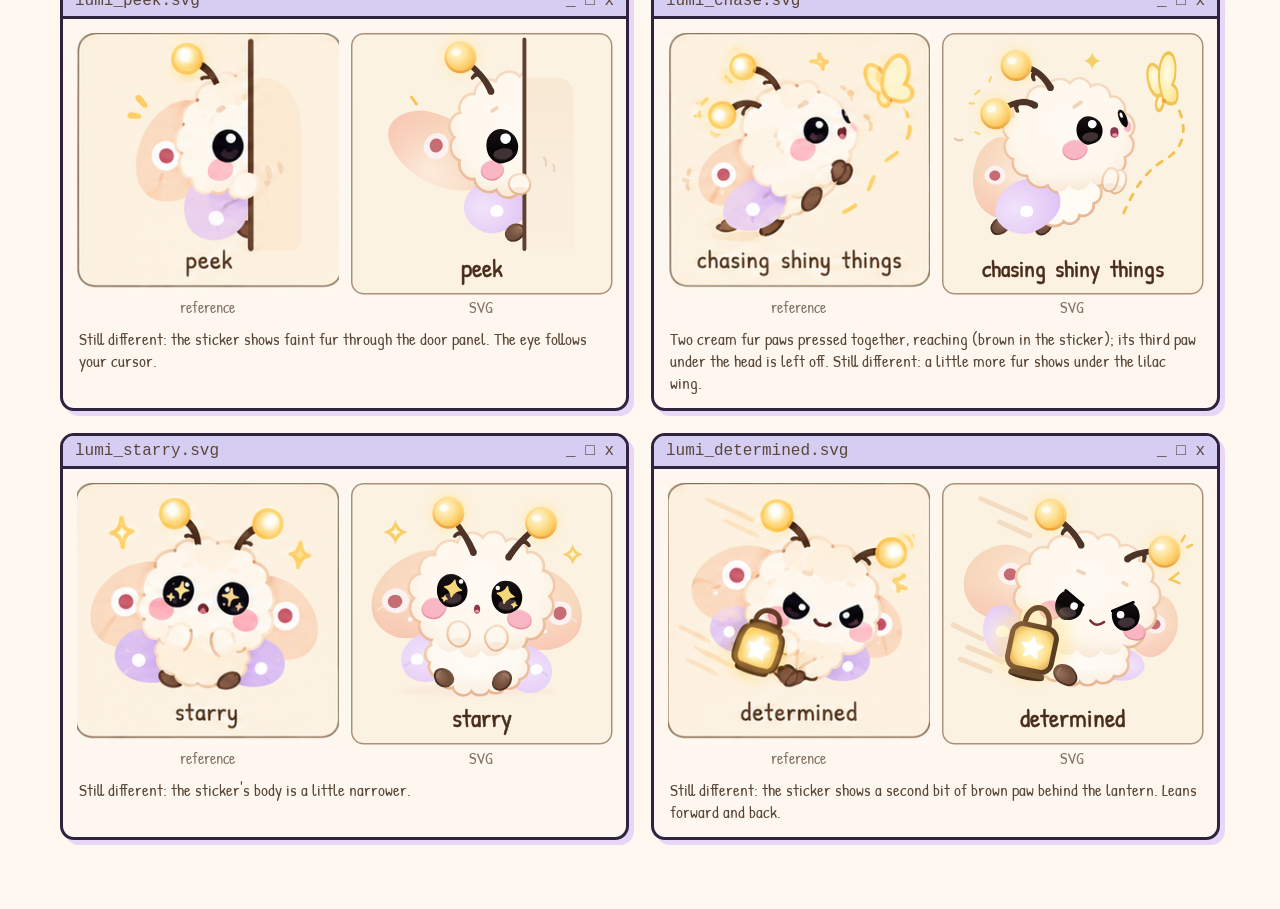
==== commit 25108d4c: "Flop sticker: the peach wing moves further left" ====
--- a/design/lumi-stickers.html
+++ b/design/lumi-stickers.html
@@ -832,7 +832,7 @@
       <linearGradient id="${id}flopLine" gradientUnits="userSpaceOnUse" x1="0" y1="104" x2="0" y2="212">
         <stop offset="0" stop-color="#f6dbc2"/><stop offset=".45" stop-color="#f0c6a4"/><stop offset=".75" stop-color="#f0c6a4"/><stop offset="1" stop-color="#f7e2cf"/></linearGradient>
       <ellipse cx="112" cy="205" rx="118" ry="10" fill="#f6e3cc" opacity=".85" ${blur(2)}/>
-      <g transform="translate(-14 0) rotate(24 100 125)">${peachWing(93, 87, 48, 38, 10, 4, [93, 84, 15.5], "L")}</g>
+      <g transform="translate(-28 0) rotate(24 100 125)">${peachWing(93, 87, 48, 38, 10, 4, [93, 84, 15.5], "L")}</g>
       <g transform="translate(0 9) rotate(55 44 126)">${lilacWing(44, 126, 46, 39, -25, 6, [31, 119, 10], "L")}</g>
       ${foot(13, 189, 8.5, 13.5, 64, id, 2, [40, 150])}
       ${ants([{ b: [201, 153], c: [217, 140], o: [238, 165], r: 14, twig: [.66, [2, 9], [3, 4]] }], 5.8, 4.4)}
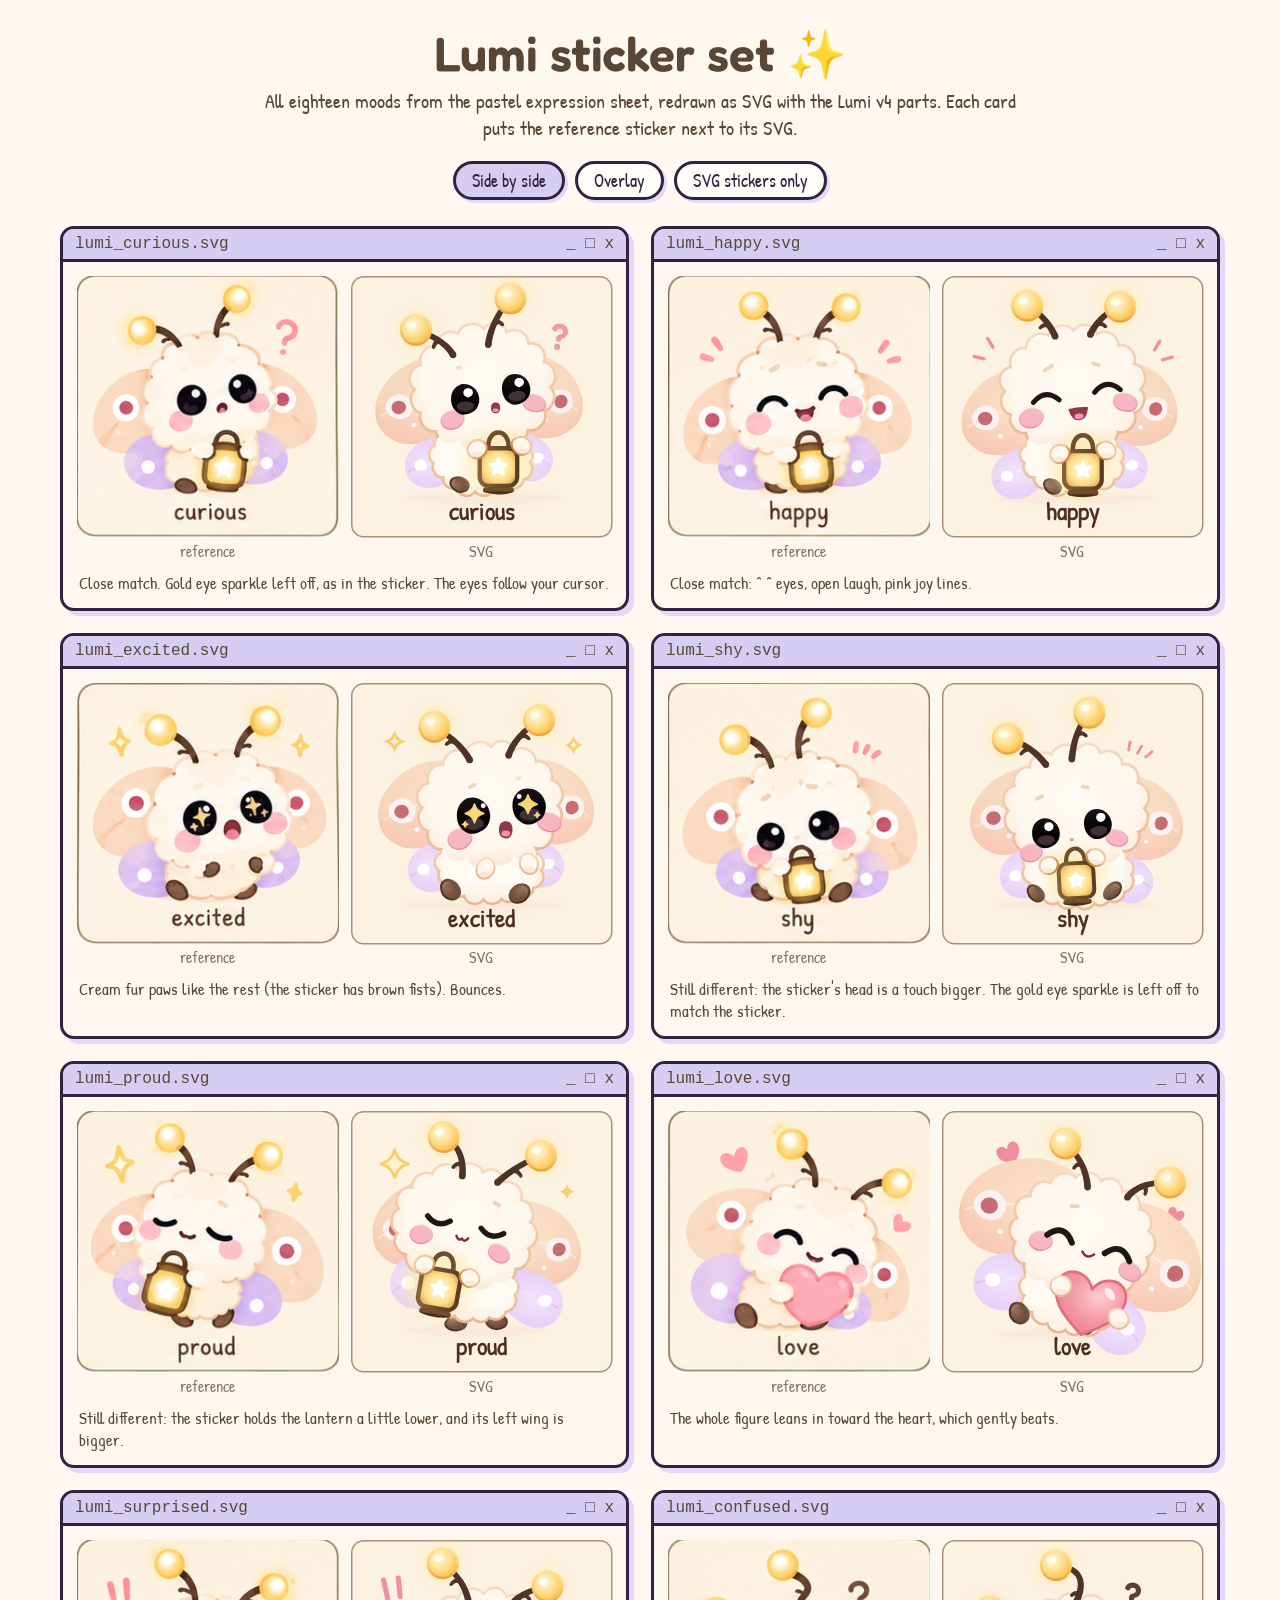
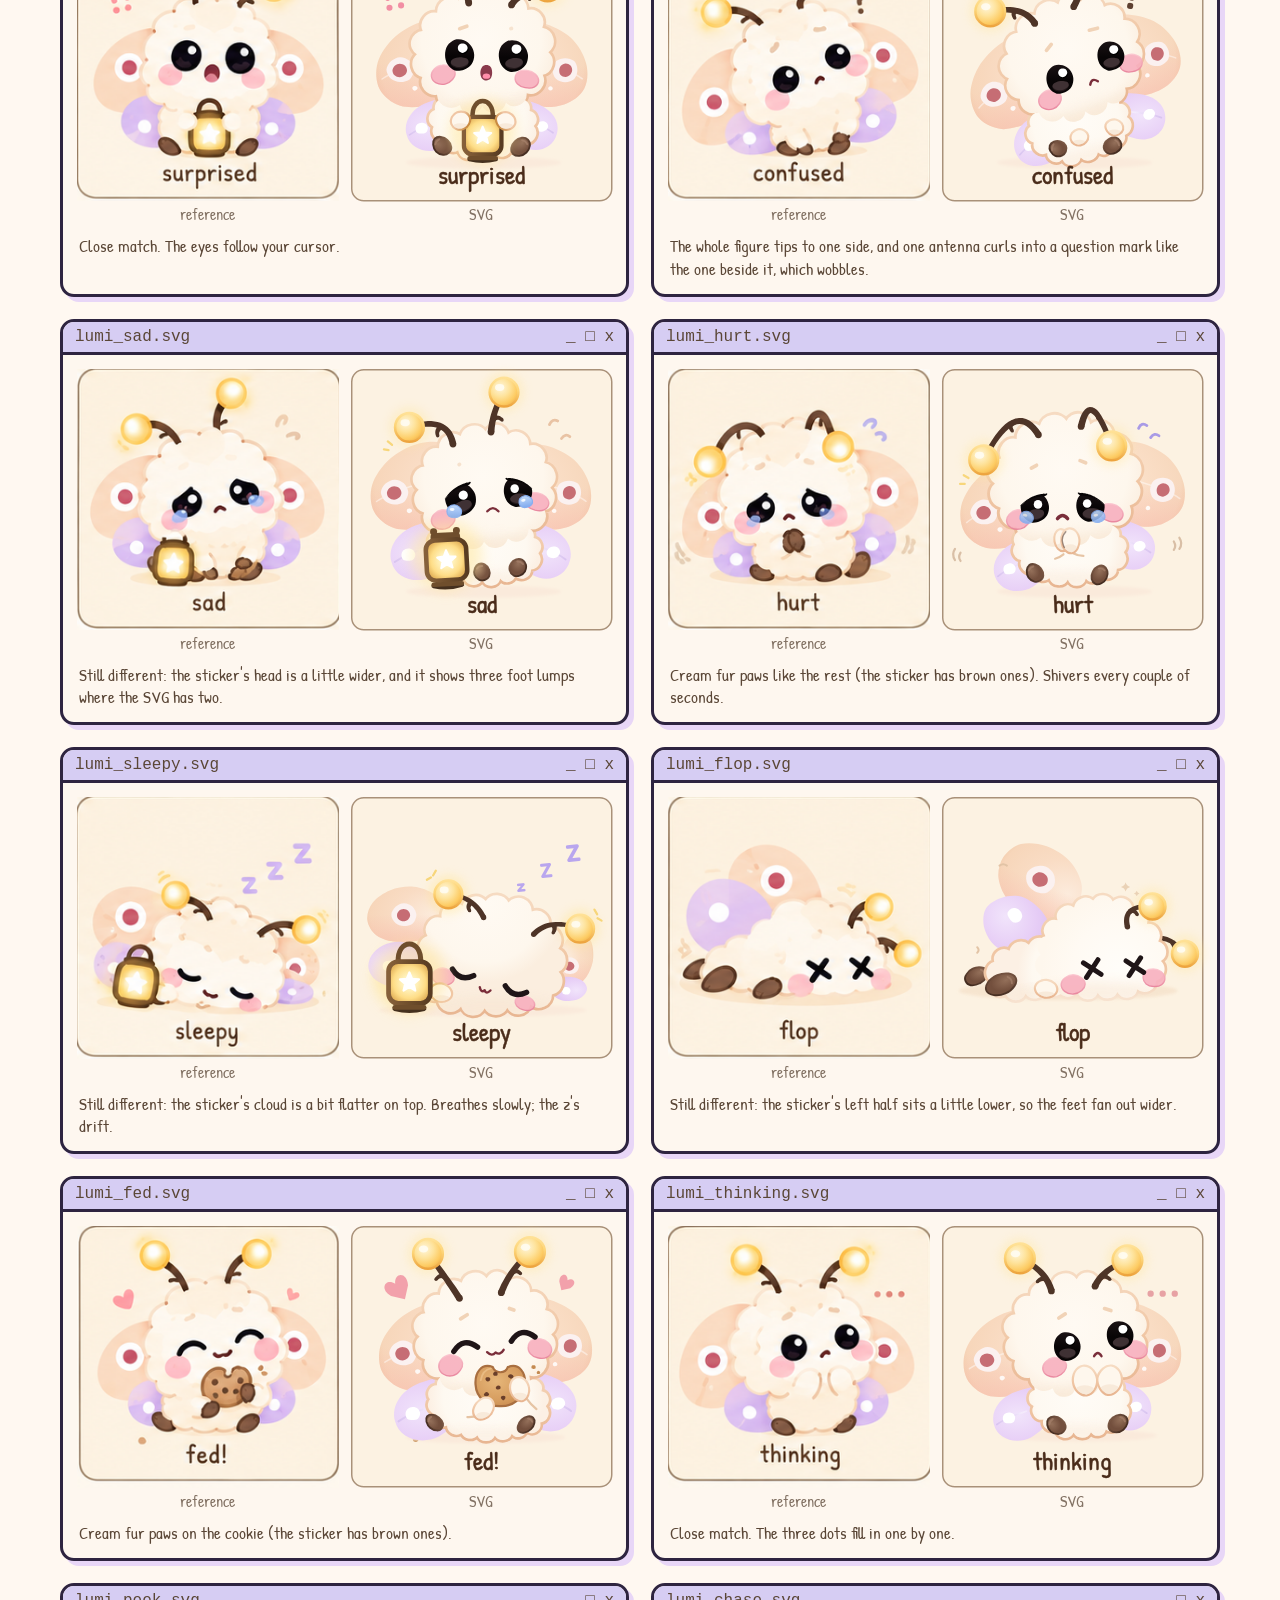
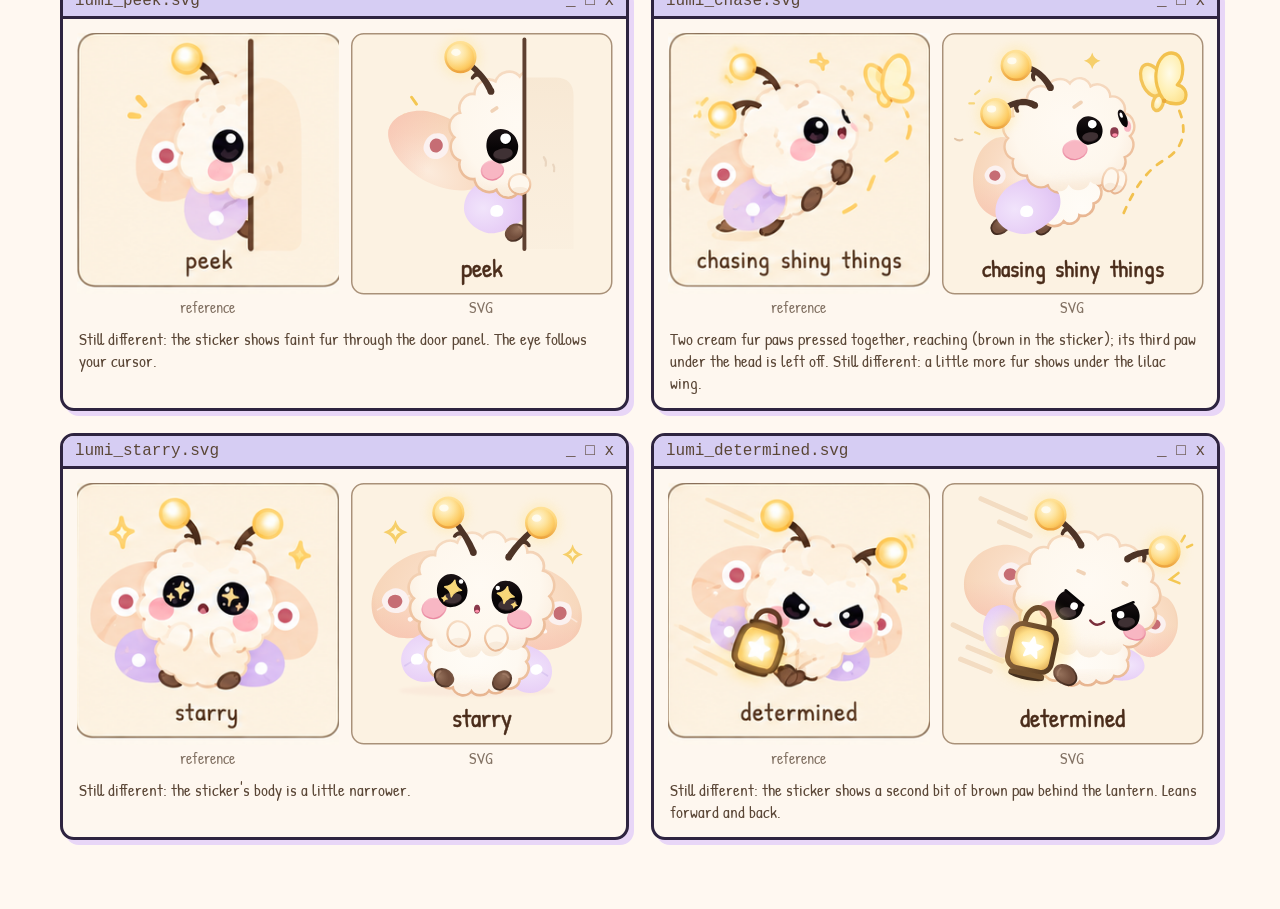
==== commit f3c42343: "Flop sticker: the lilac wing is smaller and sits a little further right" ====
--- a/design/lumi-stickers.html
+++ b/design/lumi-stickers.html
@@ -833,7 +833,7 @@
         <stop offset="0" stop-color="#f6dbc2"/><stop offset=".45" stop-color="#f0c6a4"/><stop offset=".75" stop-color="#f0c6a4"/><stop offset="1" stop-color="#f7e2cf"/></linearGradient>
       <ellipse cx="112" cy="205" rx="118" ry="10" fill="#f6e3cc" opacity=".85" ${blur(2)}/>
       <g transform="translate(-28 0) rotate(24 100 125)">${peachWing(93, 87, 48, 38, 10, 4, [93, 84, 15.5], "L")}</g>
-      <g transform="translate(0 9) rotate(55 44 126)">${lilacWing(44, 126, 46, 39, -25, 6, [31, 119, 10], "L")}</g>
+      <g transform="translate(12 9) rotate(55 44 126) translate(44 126) scale(.8) translate(-44 -126)">${lilacWing(44, 126, 46, 39, -25, 6, [31, 119, 10], "L")}</g>
       ${foot(13, 189, 8.5, 13.5, 64, id, 2, [40, 150])}
       ${ants([{ b: [201, 153], c: [217, 140], o: [238, 165], r: 14, twig: [.66, [2, 9], [3, 4]] }], 5.8, 4.4)}
       ${joined(p => `<g transform="rotate(-9 74 181)">${cloud(74, 181, 47, 26, 11, 11, .4, "b", "furB", p, 0, `url(#${id}flopLine)`)}</g>`,
